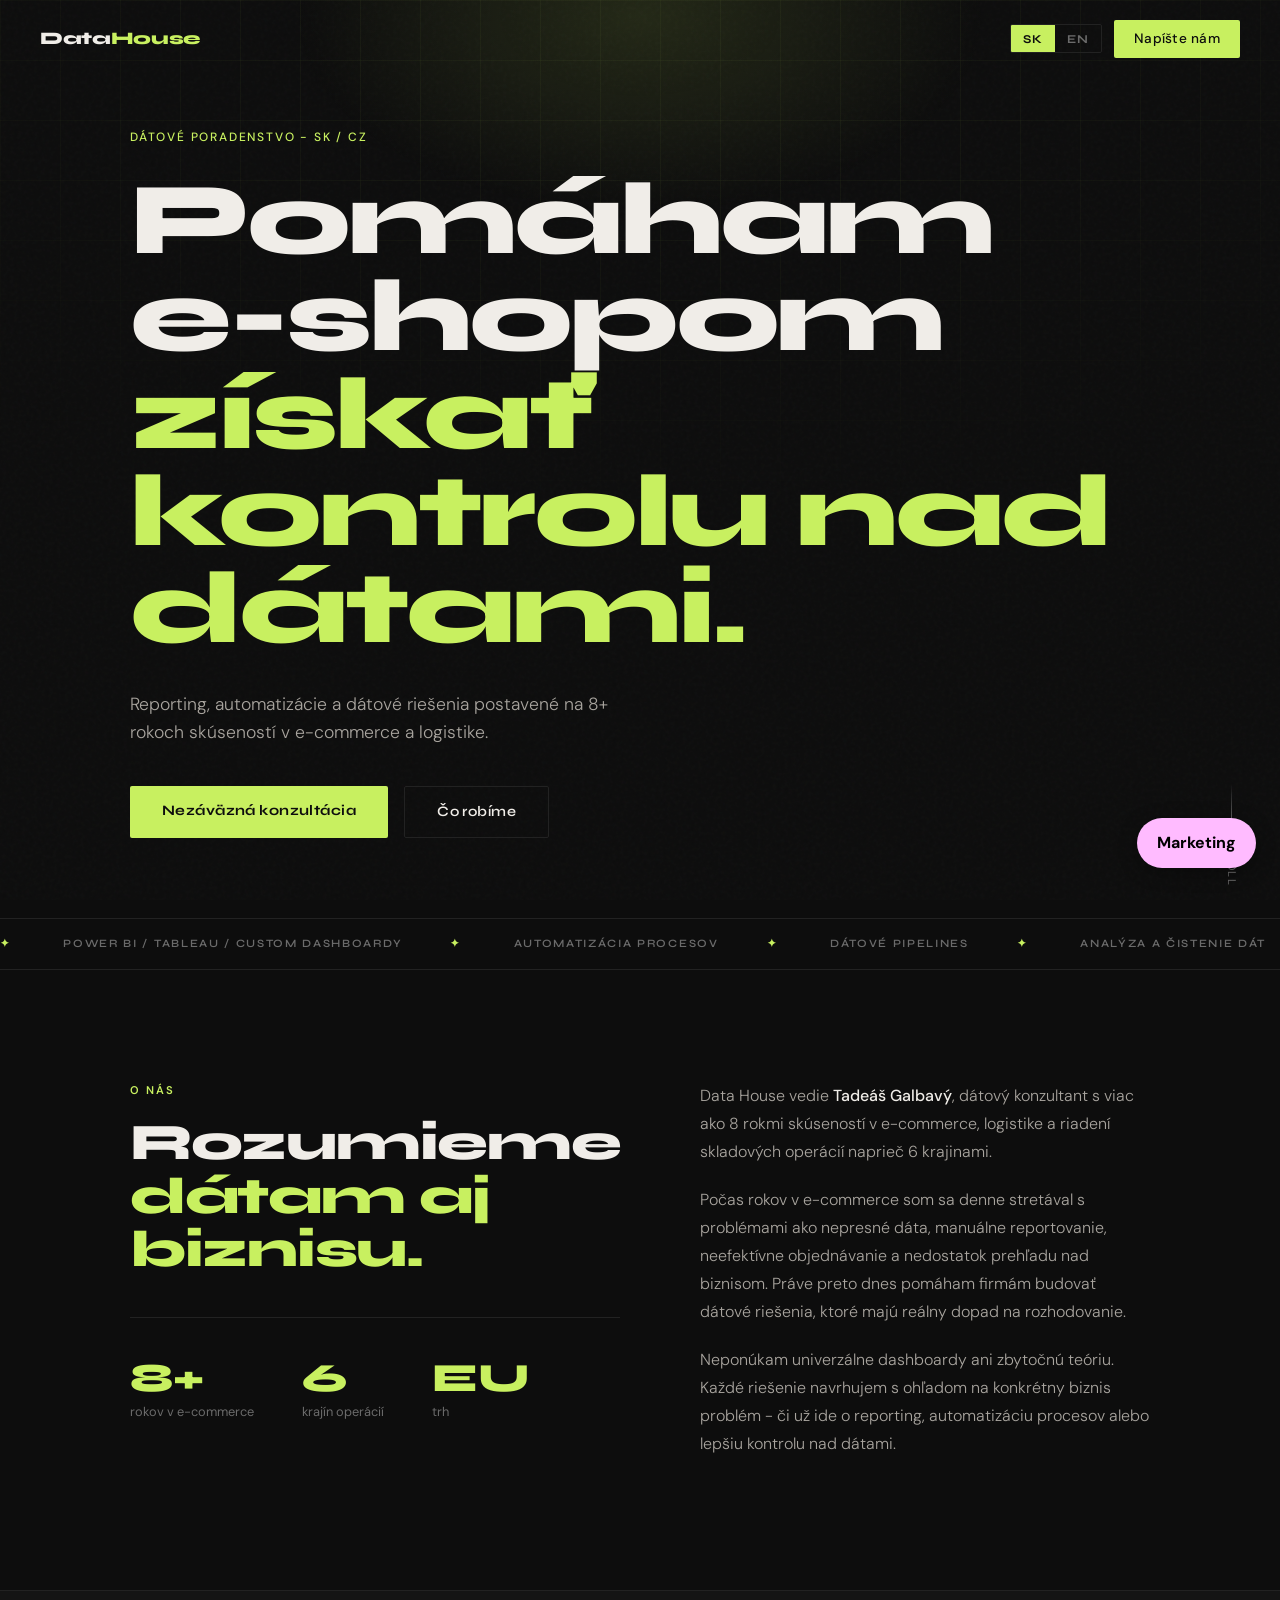
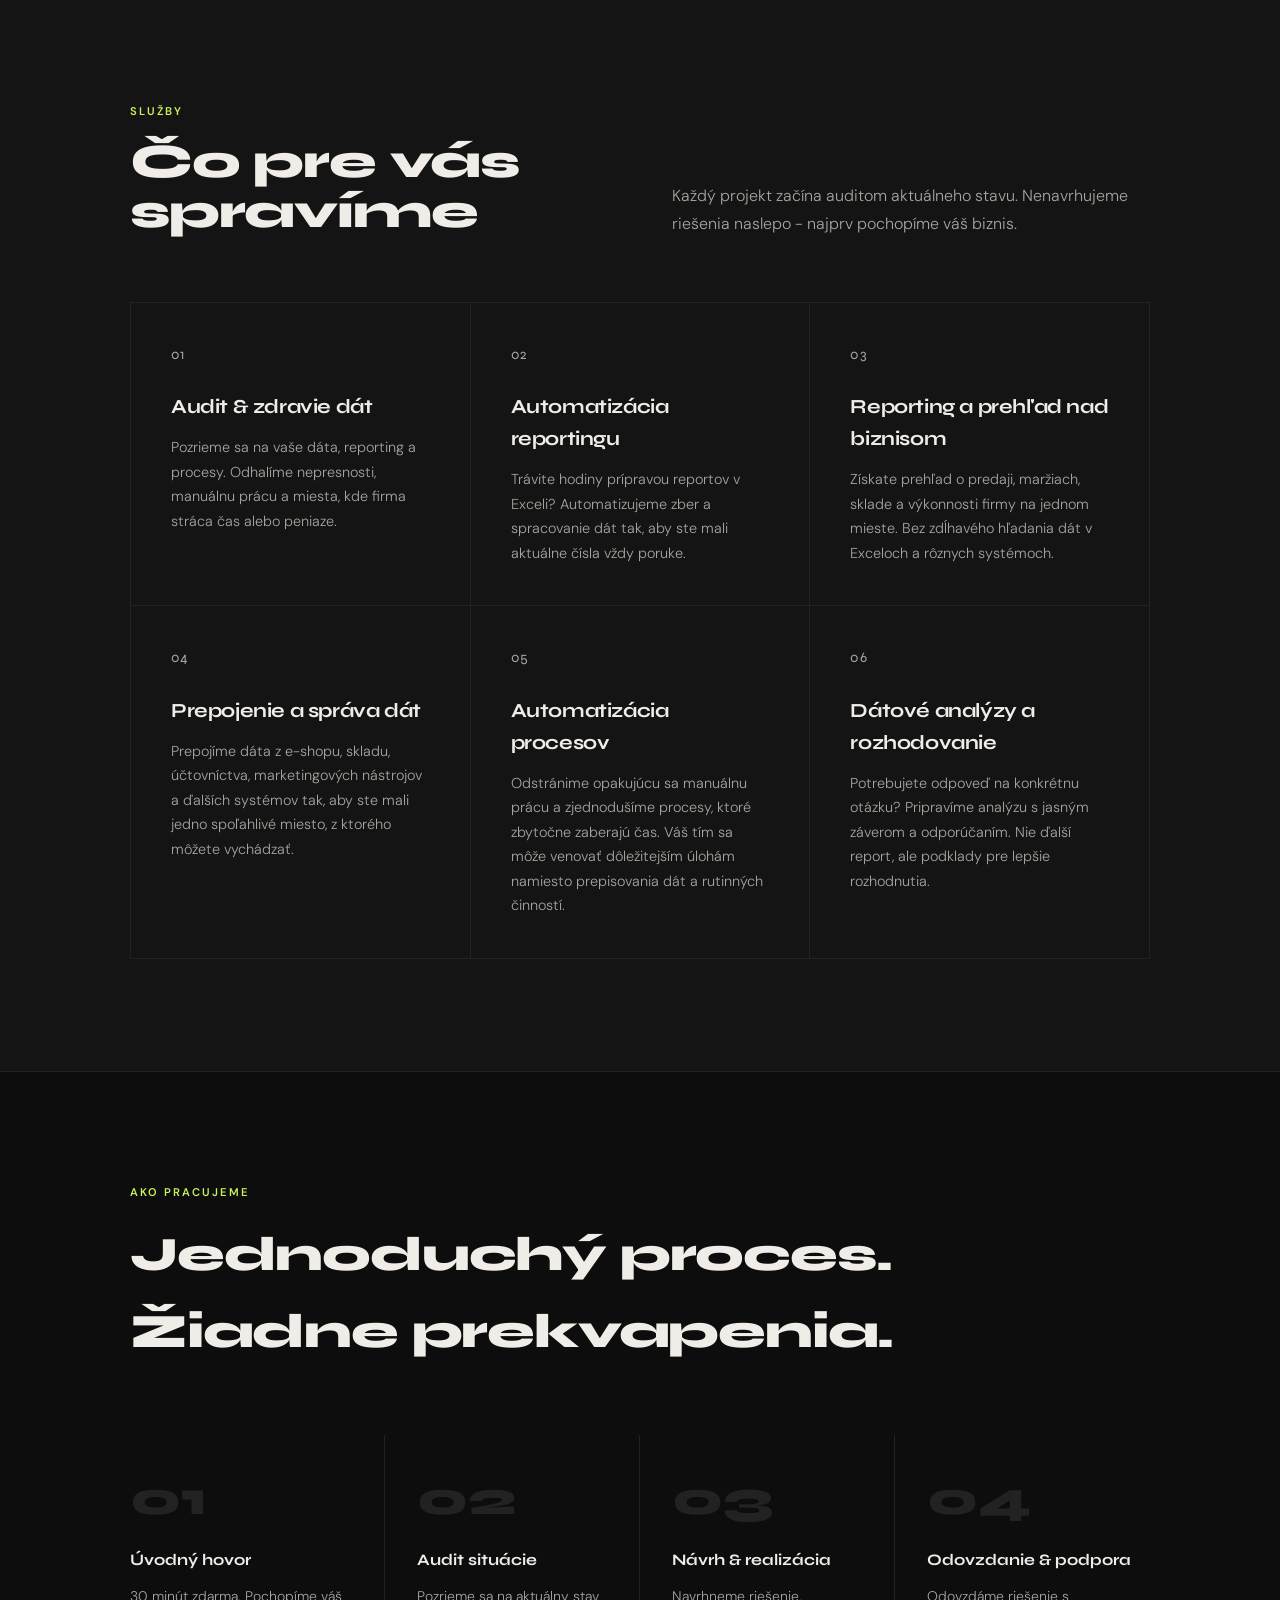
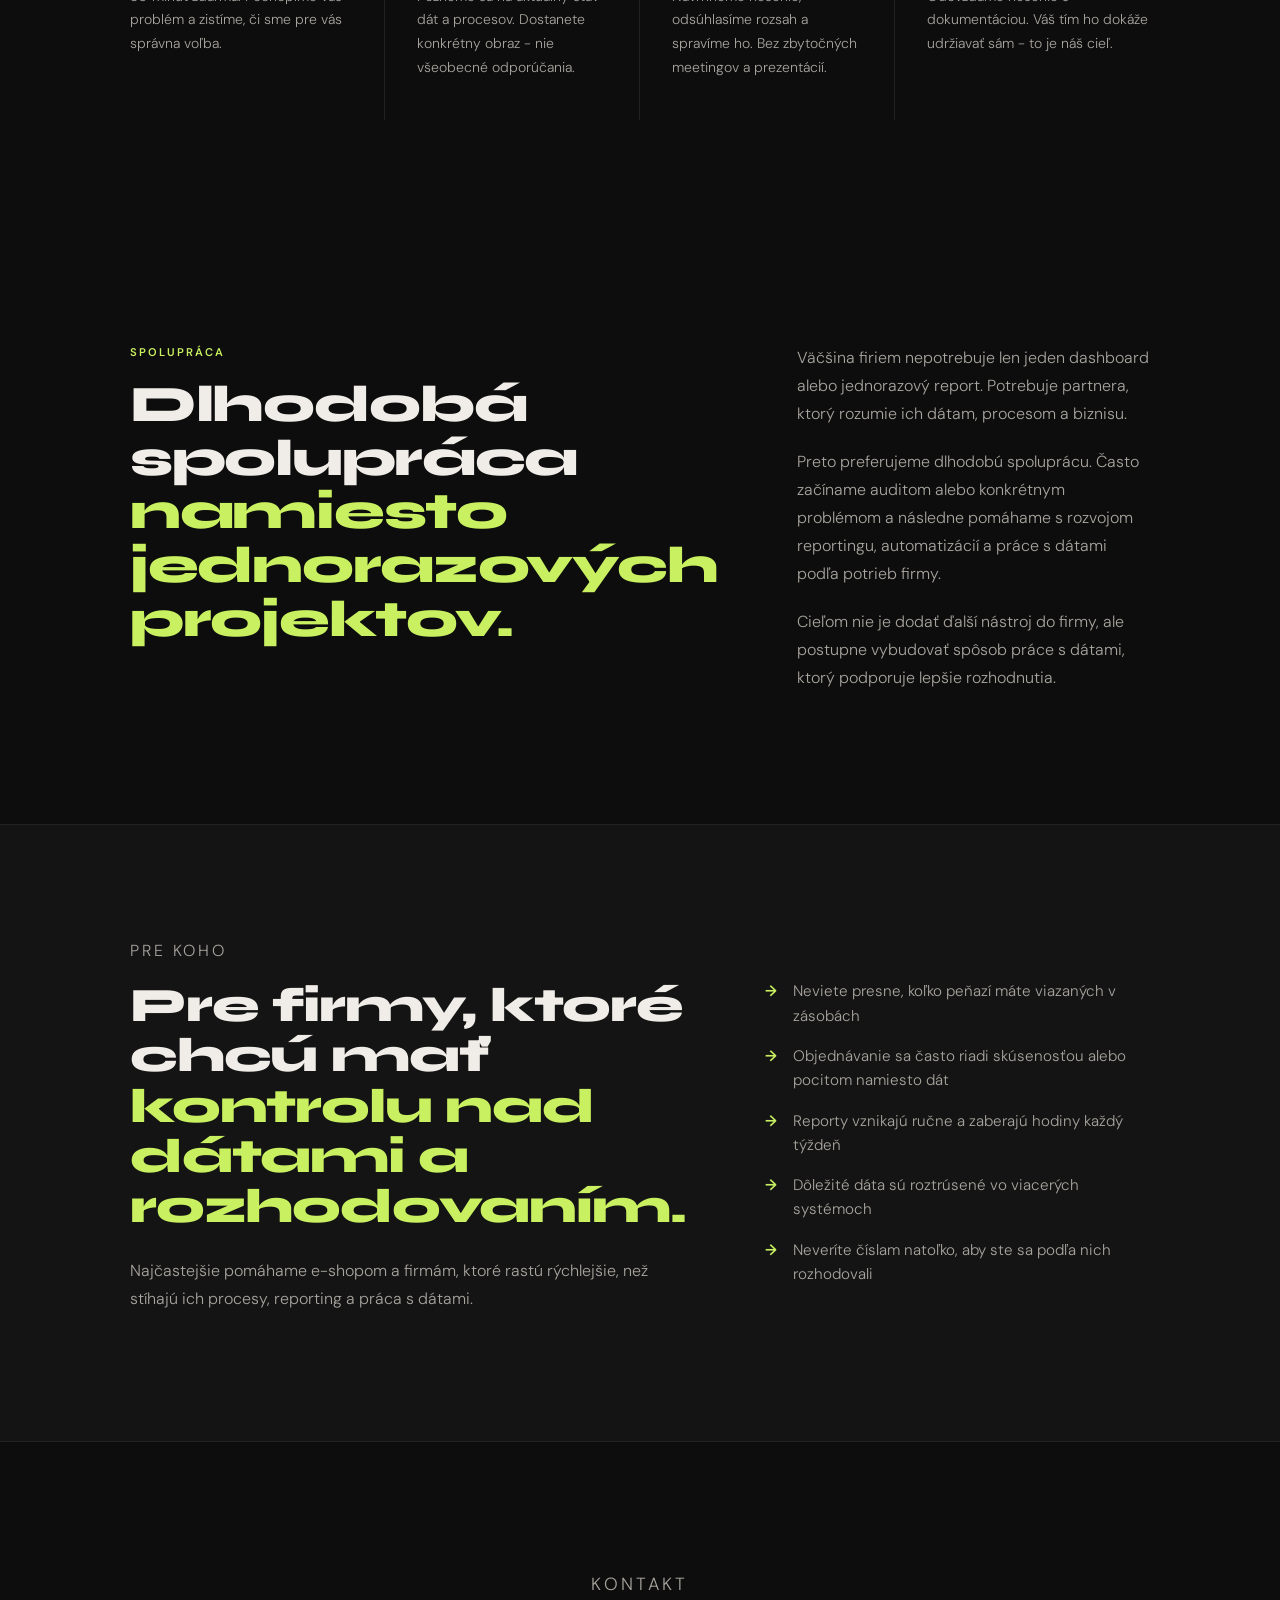
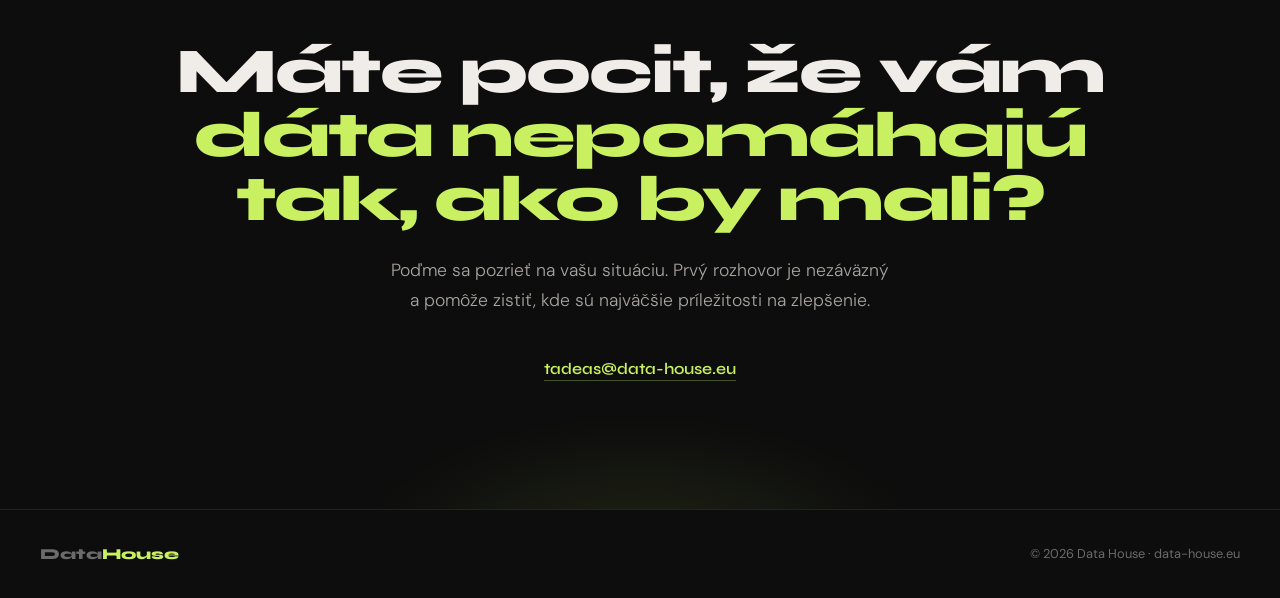
==== index.html @ 1a6296cc "pridanie novej sekcie" ====
<!DOCTYPE html>
<html lang="sk">
<head>
  <!-- Google tag (gtag.js) -->
  <script async src="https://www.googletagmanager.com/gtag/js?id=G-6M3CT442VM"></script>
  <script>
    window.dataLayer = window.dataLayer || [];
    function gtag(){dataLayer.push(arguments);}
    gtag('js', new Date());
    gtag('config', 'G-6M3CT442VM');
  </script>

  <meta charset="UTF-8" />
  <meta name="description" content="Dátové poradenstvo pre e-commerce a logistiku. Power BI / Tableau / Custom dashboardy, automatizácia reportov, čistenie dát. EU trh.">
  <meta name="keywords" content="dátový analytik, Power BI / Tableau / Custom, automatizácia, e-commerce analytika, dátové poradenstvo, dashboard, SQL, Python, Slovensko">
  <meta name="author" content="Tadeáš Galbavý - Data House">
  
  <meta property="og:title" content="Data House - Zbavíme vás práce s dátami">
  <meta property="og:description" content="Dátové poradenstvo pre rastúce e-commerce firmy. Power BI / Tableau / Custom, automatizácia, analýza dát.">
  <meta property="og:url" content="https://www.data-house.eu">
  <meta property="og:type" content="website">
  <meta name="viewport" content="width=device-width, initial-scale=1.0" />
  <meta property="og:image" content="https://www.data-house.eu/datahouse_logo.png">
  
  <link rel="canonical" href="https://www.data-house.eu/" />
  <link rel="icon" type="image/png" href="datahouse_fav.png">
  
  <title>Data House - Zbavíme vás práce s dátami</title>
  <link rel="preconnect" href="https://fonts.googleapis.com">
  <link href="https://fonts.googleapis.com/css2?family=Syne:wght@400;600;700;800&family=DM+Sans:ital,wght@0,300;0,400;0,500;1,300&display=swap" rel="stylesheet">
  <link rel="stylesheet" href="assets/css/styles.css">
  <script type="application/ld+json">
    {
      "@context": "https://schema.org",
      "@type": "ProfessionalService",
      "name": "Data House",
      "image": "https://www.data-house.eu/datahouse_logo.png",
      "@id": "https://www.data-house.eu",
      "url": "https://www.data-house.eu",
      "priceRange": "$$",
      "address": {
        "@type": "PostalAddress",
        "addressCountry": "SK"
      },
      "knowsAbout": [
        "Data Analytics",
        "Power BI",
        "Business Intelligence",
        "E-commerce Analytics",
        "Process Automation"
      ],
      "sameAs": [
        "https://www.linkedin.com/in/tadeasgalbavy"
      ]
    }
  </script>
</head>
<body class="theme-data">

  <nav id="navbar">
    <a href="#" class="nav-logo">Data<span>House</span></a>
    <div class="nav-right">
      <div class="lang-switcher">
        <button class="lang-btn active" onclick="setLang('sk')" id="btn-sk">SK</button>
        <button class="lang-btn" onclick="setLang('en')" id="btn-en">EN</button>
      </div>
      <a href="#kontakt" class="nav-cta" id="nav-cta-link">Napíšte nám</a>
    </div>
  </nav>

  <!-- HERO -->
  <section class="hero">
    <div class="hero-grid-bg"></div>
    <div class="hero-glow"></div>
    <div class="container" style="position:relative;z-index:1;">
      <p class="hero-label" id="hero-label">Dátové poradenstvo - SK / CZ</p>
      <h1 id="hero-h1">Pomáham e-shopom <em>získať kontrolu nad dátami.</em></h1>
      <p class="hero-sub" id="hero-sub">Reporting, automatizácie a dátové riešenia postavené na 8+ rokoch skúseností v e-commerce a logistike.</p>
      <div class="hero-actions">
        <a href="#kontakt" class="btn-primary" id="hero-btn-primary">Nezáväzná konzultácia</a>
        <a href="#sluzby" class="btn-ghost" id="hero-btn-ghost">Čo robíme</a>
      </div>
    </div>
    <div class="hero-scroll">Scroll</div>
  </section>

  <!-- STRIP -->
  <div class="strip">
    <div class="strip-inner">
      <span class="strip-item"><span>✦</span> Power BI / Tableau / Custom dashboardy</span>
      <span class="strip-item"><span>✦</span> Automatizácia procesov</span>
      <span class="strip-item"><span>✦</span> Dátové pipelines</span>
      <span class="strip-item"><span>✦</span> Analýza a čistenie dát</span>
      <span class="strip-item"><span>✦</span> E-commerce analytika</span>
      <span class="strip-item"><span>✦</span> SQL & Python</span>
      <span class="strip-item"><span>✦</span> Power BI / Tableau / Custom dashboardy</span>
      <span class="strip-item"><span>✦</span> Automatizácia procesov</span>
      <span class="strip-item"><span>✦</span> Dátové pipelines</span>
      <span class="strip-item"><span>✦</span> Analýza a čistenie dát</span>
      <span class="strip-item"><span>✦</span> E-commerce analytika</span>
      <span class="strip-item"><span>✦</span> SQL & Python</span>
    </div>
  </div>

  <!-- ABOUT -->
  <section class="about">
    <div class="container">
      <div class="about-grid reveal">
        <div>
          <p class="section-label" id="about-label">O nás</p>
          <h2 id="about-h2">Rozumieme <em>dátam aj biznisu.</em></h2>
          <div class="about-stat">
            <div class="stat-item">
              <div class="stat-num">8+</div>
              <div class="stat-label" id="stat1">rokov v e-commerce</div>
            </div>
            <div class="stat-item">
              <div class="stat-num">6</div>
              <div class="stat-label" id="stat2">krajín operácií</div>
            </div>
            <div class="stat-item">
              <div class="stat-num">EU</div>
              <div class="stat-label" id="stat3">trh</div>
            </div>
          </div>
        </div>
        <div class="about-text">
          <p id="about-p1">Data House vedie <strong>Tadeáš Galbavý</strong>, dátový konzultant s viac ako 8 rokmi skúseností v e-commerce, logistike a riadení skladových operácií naprieč 6 krajinami.</p>
          <p id="about-p2">Počas rokov v e-commerce som sa denne stretával s problémami ako nepresné dáta, manuálne reportovanie, neefektívne objednávanie a nedostatok prehľadu nad biznisom. Práve preto dnes pomáham firmám budovať dátové riešenia, ktoré majú reálny dopad na rozhodovanie.</p>
          <p id="about-p3">Neponúkam univerzálne dashboardy ani zbytočnú teóriu. Každé riešenie navrhujem s ohľadom na konkrétny biznis problém - či už ide o reporting, automatizáciu procesov alebo lepšiu kontrolu nad dátami.</p>
        </div>
      </div>
    </div>
  </section>

  <!-- SERVICES -->
  <section class="services" id="sluzby">
    <div class="container">
      <div class="services-head reveal">
        <div>
          <p class="section-label" id="services-label">Služby</p>
          <h2 id="services-h2">Čo pre vás spravíme</h2>
        </div>
        <p class="services-intro" id="services-intro">Každý projekt začína auditom aktuálneho stavu. Nenavrhujeme riešenia naslepo - najprv pochopíme váš biznis.</p>
      </div>
      <div class="services-grid reveal">
        <div class="service-card">
          <p class="service-num">01</p>
          <h3 id="s1-title">Audit & zdravie dát</h3>
          <p id="s1-desc">Pozrieme sa na vaše dáta, reporting a procesy. Odhalíme nepresnosti, manuálnu prácu a miesta, kde firma stráca čas alebo peniaze.</p>
        </div>
        <div class="service-card">
          <p class="service-num">02</p>
          <h3 id="s2-title">Automatizácia reportingu</h3>
          <p id="s2-desc">Trávite hodiny prípravou reportov v Exceli? Automatizujeme zber a spracovanie dát tak, aby ste mali aktuálne čísla vždy poruke.</p>
        </div>
        <div class="service-card">
          <p class="service-num">03</p>
          <h3 id="s3-title">Reporting a prehľad nad biznisom</h3>
          <p id="s3-desc">Získate prehľad o predaji, maržiach, sklade a výkonnosti firmy na jednom mieste. Bez zdĺhavého hľadania dát v Exceloch a rôznych systémoch.</p>
        </div>
        <div class="service-card">
          <p class="service-num">04</p>
          <h3 id="s4-title">Prepojenie a správa dát</h3>
          <p id="s4-desc">Prepojíme dáta z e-shopu, skladu, účtovníctva, marketingových nástrojov a ďalších systémov tak, aby ste mali jedno spoľahlivé miesto, z ktorého môžete vychádzať.</p>
        </div>
        <div class="service-card">
          <p class="service-num">05</p>
          <h3 id="s5-title">Automatizácia procesov</h3>
          <p id="s5-desc">Odstránime opakujúcu sa manuálnu prácu a zjednodušíme procesy, ktoré zbytočne zaberajú čas. Váš tím sa môže venovať dôležitejším úlohám namiesto prepisovania dát a rutinných činností.</p>
        </div>
        <div class="service-card">
          <p class="service-num">06</p>
          <h3 id="s6-title">Dátové analýzy a rozhodovanie</h3>
          <p id="s6-desc">Potrebujete odpoveď na konkrétnu otázku? Pripravíme analýzu s jasným záverom a odporúčaním. Nie ďalší report, ale podklady pre lepšie rozhodnutia.</p>
        </div>
      </div>
    </div>
  </section>

  <!-- HOW -->
  <section class="how">
    <div class="container">
      <p class="section-label reveal" id="how-label">Ako pracujeme</p>
      <h2 class="reveal" id="how-h2">Jednoduchý proces.<br>Žiadne prekvapenia.</h2>
      <div class="steps reveal">
        <div class="step">
          <div class="step-num">01</div>
          <h3 id="step1-title">Úvodný hovor</h3>
          <p id="step1-desc">30 minút zdarma. Pochopíme váš problém a zistíme, či sme pre vás správna voľba.</p>
        </div>
        <div class="step">
          <div class="step-num">02</div>
          <h3 id="step2-title">Audit situácie</h3>
          <p id="step2-desc">Pozrieme sa na aktuálny stav dát a procesov. Dostanete konkrétny obraz - nie všeobecné odporúčania.</p>
        </div>
        <div class="step">
          <div class="step-num">03</div>
          <h3 id="step3-title">Návrh & realizácia</h3>
          <p id="step3-desc">Navrhneme riešenie, odsúhlasíme rozsah a spravíme ho. Bez zbytočných meetingov a prezentácií.</p>
        </div>
        <div class="step">
          <div class="step-num">04</div>
          <h3 id="step4-title">Odovzdanie & podpora</h3>
          <p id="step4-desc">Odovzdáme riešenie s dokumentáciou. Váš tím ho dokáže udržiavať sám - to je náš cieľ.</p>
        </div>
      </div>
    </div>
  </section>

  <!-- OUTCOME -->
  <section class="about">
    <div class="container">
      <div class="about-grid reveal">
        <div>
          <p class="section-label" id="outcome-label">Spolupráca</p>
          <h2 id="outcome-h2">Dlhodobá spolupráca <em>namiesto jednorazových projektov.</em></h2>
        </div>
        <div class="about-text">
          <p id="outcome-p1">Väčšina firiem nepotrebuje len jeden dashboard alebo jednorazový report. Potrebuje partnera, ktorý rozumie ich dátam, procesom a biznisu.</p>
          <p id="outcome-p2">Preto preferujeme dlhodobú spoluprácu. Často začíname auditom alebo konkrétnym problémom a následne pomáhame s rozvojom reportingu, automatizácií a práce s dátami podľa potrieb firmy.</p>
          <p id="outcome-p3">Cieľom nie je dodať ďalší nástroj do firmy, ale postupne vybudovať spôsob práce s dátami, ktorý podporuje lepšie rozhodnutia.</p>
        </div>
      </div>
    </div>
  </section>

  <!-- WHO -->
  <section class="who">
    <div class="container">
      <div class="who-grid reveal">
        <div>
          <p class="section-label" id="who-label">Pre koho</p>
          <h2 id="who-h2">Pre firmy, ktoré chcú mať <em>kontrolu nad dátami a rozhodovaním.</em></h2>
          <p id="who-p">Najčastejšie pomáhame e-shopom a firmám, ktoré rastú rýchlejšie, než stíhajú ich procesy, reporting a práca s dátami.</p>
        </div>
        <ul class="who-list" id="who-list">
          <li>Neviete presne, koľko peňazí máte viazaných v zásobách</li>
          <li>Objednávanie sa často riadi skúsenosťou alebo pocitom namiesto dát</li>
          <li>Reporty vznikajú ručne a zaberajú hodiny každý týždeň</li>
          <li>Dôležité dáta sú roztrúsené vo viacerých systémoch</li>
          <li>Neveríte číslam natoľko, aby ste sa podľa nich rozhodovali</li>
        </ul>
      </div>
    </div>
  </section>

  <!-- CTA -->
  <section class="cta-section" id="kontakt">
    <div class="cta-glow"></div>
    <div class="container" style="position:relative;z-index:1;">
      <p class="section-label reveal" id="cta-label">Kontakt</p>
      <h2 class="reveal" id="cta-h2">Máte pocit, že vám <em>dáta nepomáhajú tak, ako by mali?</em></h2>
      <p class="reveal" id="cta-p">Poďme sa pozrieť na vašu situáciu. Prvý rozhovor je nezáväzný a pomôže zistiť, kde sú najväčšie príležitosti na zlepšenie.</p>
      <a href="mailto:tadeas@data-house.eu" class="cta-email reveal">tadeas@data-house.eu</a>
    </div>
  </section>

  <!-- FOOTER -->
  <footer>
    <div class="footer-logo">Data<span>House</span></div>
    <p id="footer-copy">© 2026 Data House · data-house.eu</p>
  </footer>

  <script src="assets/js/main.js"></script>
  <a href="/marketing/" class="fab-switch">Marketing</a>
</body>
</html>
---- assets/css/styles.css ----
*, *::before, *::after { box-sizing: border-box; margin: 0; padding: 0; }

    :root {
      --bg: #0d0d0d;
      --surface: #141414;
      --border: #222;
      --text: #f0ede8;
      --muted: #6b6b6b;
      --ff-head: 'Syne', sans-serif;
      --ff-body: 'DM Sans', sans-serif;
    }

    body.theme-data {
      --accent: #c8f060;
      --secondary-accent: #FFBBFF;
    }

    body.theme-marketing {
      --accent: #FFBBFF;
      --secondary-accent: #c8f060;
    }

    html { scroll-behavior: smooth; }

    body {
      background: var(--bg);
      color: var(--text);
      font-family: var(--ff-body);
      font-size: 16px;
      line-height: 1.6;
      overflow-x: hidden;
    }

    body::before {
      content: '';
      position: fixed;
      inset: 0;
      background-image: url("data:image/svg+xml,%3Csvg viewBox='0 0 256 256' xmlns='http://www.w3.org/2000/svg'%3E%3Cfilter id='noise'%3E%3CfeTurbulence type='fractalNoise' baseFrequency='0.9' numOctaves='4' stitchTiles='stitch'/%3E%3C/filter%3E%3Crect width='100%25' height='100%25' filter='url(%23noise)' opacity='0.04'/%3E%3C/svg%3E");
      pointer-events: none;
      z-index: 0;
      opacity: 0.6;
    }

    /* NAV */
    nav {
      position: fixed;
      top: 0; left: 0; right: 0;
      z-index: 100;
      display: flex;
      justify-content: space-between;
      align-items: center;
      padding: 1.25rem 2.5rem;
      border-bottom: 1px solid transparent;
      transition: border-color 0.3s, background 0.3s;
    }
    nav.scrolled {
      background: rgba(13,13,13,0.92);
      backdrop-filter: blur(12px);
      border-color: var(--border);
    }
    .nav-logo {
      font-family: var(--ff-head);
      font-weight: 800;
      font-size: 1.1rem;
      letter-spacing: -0.02em;
      color: var(--text);
      text-decoration: none;
    }
    .nav-logo span { color: var(--accent); }

    .nav-right {
      display: flex;
      align-items: center;
      gap: 0.75rem;
    }

    /* LANGUAGE SWITCHER */
    .lang-switcher {
      display: flex;
      align-items: center;
      gap: 0;
      border: 1px solid var(--border);
      border-radius: 2px;
      overflow: hidden;
    }
    .lang-btn {
      font-family: var(--ff-head);
      font-size: 0.75rem;
      font-weight: 700;
      letter-spacing: 0.08em;
      color: var(--muted);
      background: transparent;
      border: none;
      padding: 0.4rem 0.75rem;
      cursor: pointer;
      transition: color 0.2s, background 0.2s;
    }
    .lang-btn.active {
      color: var(--bg);
      background: var(--accent);
    }
    .lang-btn:not(.active):hover {
      color: var(--text);
    }

    .nav-cta {
      font-family: var(--ff-body);
      font-size: 0.85rem;
      font-weight: 500;
      color: var(--bg);
      background: var(--accent);
      padding: 0.5rem 1.25rem;
      border-radius: 2px;
      text-decoration: none;
      letter-spacing: 0.02em;
      transition: opacity 0.2s;
    }
    .nav-cta:hover { opacity: 0.85; }

    .nav-cta-mkt,
    .nav-cta-dta {
      font-family: var(--ff-body);
      font-size: 0.85rem;
      font-weight: 500;
      color: var(--bg);
      background: var(--secondary-accent);
      padding: 0.5rem 1.25rem;
      border-radius: 2px;
      text-decoration: none;
      letter-spacing: 0.02em;
      transition: opacity 0.2s;
    }
    .nav-cta-mkt:hover,
    .nav-cta-dta:hover { opacity: 0.85; }

    /* HERO */
    .hero {
      min-height: 100vh;
      display: flex;
      flex-direction: column;
      justify-content: flex-end;
      padding: 8rem 2.5rem 5rem;
      position: relative;
      overflow: hidden;
    }
    .hero-grid-bg {
      position: absolute;
      inset: 0;
      background-image:
        linear-gradient(rgba(200,240,96,0.04) 1px, transparent 1px),
        linear-gradient(90deg, rgba(200,240,96,0.04) 1px, transparent 1px);
      background-size: 60px 60px;
      mask-image: radial-gradient(ellipse 80% 60% at 50% 0%, black 40%, transparent 100%);
    }
    .hero-glow {
      position: absolute;
      top: -20%;
      left: 50%;
      transform: translateX(-50%);
      width: 700px;
      height: 400px;
      background: radial-gradient(ellipse, rgba(200,240,96,0.12) 0%, transparent 70%);
      pointer-events: none;
    }
    .hero-label {
      font-family: var(--ff-body);
      font-size: 0.75rem;
      font-weight: 500;
      letter-spacing: 0.15em;
      text-transform: uppercase;
      color: var(--accent);
      margin-bottom: 1.5rem;
      opacity: 0;
      animation: fadeUp 0.6s 0.2s forwards;
    }
    .hero h1 {
      font-family: var(--ff-head);
      font-weight: 800;
      font-size: clamp(3rem, 8vw, 7rem);
      line-height: 0.95;
      letter-spacing: -0.03em;
      max-width: 14ch;
      opacity: 0;
      animation: fadeUp 0.7s 0.35s forwards;
    }
    .hero h1 em {
      font-style: normal;
      color: var(--accent);
      display: block;
    }
    .hero-sub {
      margin-top: 2rem;
      font-size: 1.1rem;
      font-weight: 300;
      color: #a8a49e;
      max-width: 44ch;
      opacity: 0;
      animation: fadeUp 0.7s 0.5s forwards;
    }
    .hero-actions {
      margin-top: 2.5rem;
      display: flex;
      gap: 1rem;
      flex-wrap: wrap;
      opacity: 0;
      animation: fadeUp 0.7s 0.65s forwards;
    }
    .btn-primary {
      font-family: var(--ff-head);
      font-weight: 700;
      font-size: 0.9rem;
      letter-spacing: 0.03em;
      color: var(--bg);
      background: var(--accent);
      padding: 0.85rem 2rem;
      border-radius: 2px;
      text-decoration: none;
      transition: opacity 0.2s, transform 0.2s;
      display: inline-block;
    }
    .btn-primary:hover { opacity: 0.88; transform: translateY(-1px); }
    .btn-ghost {
      font-family: var(--ff-head);
      font-weight: 600;
      font-size: 0.9rem;
      letter-spacing: 0.03em;
      color: var(--text);
      background: transparent;
      border: 1px solid var(--border);
      padding: 0.85rem 2rem;
      border-radius: 2px;
      text-decoration: none;
      transition: border-color 0.2s, transform 0.2s;
      display: inline-block;
    }
    .btn-ghost:hover { border-color: var(--muted); transform: translateY(-1px); }
    .hero-scroll {
      position: absolute;
      bottom: 2rem;
      right: 2.5rem;
      font-size: 0.7rem;
      letter-spacing: 0.12em;
      text-transform: uppercase;
      color: var(--muted);
      writing-mode: vertical-rl;
      display: flex;
      align-items: center;
      gap: 0.75rem;
      opacity: 0;
      animation: fadeIn 1s 1.2s forwards;
    }
    .hero-scroll::before {
      content: '';
      width: 1px;
      height: 40px;
      background: linear-gradient(to bottom, transparent, var(--muted));
    }

    /* STRIP */
    .strip {
      border-top: 1px solid var(--border);
      border-bottom: 1px solid var(--border);
      padding: 1rem 0;
      overflow: hidden;
    }
    .strip-inner {
      display: flex;
      gap: 3rem;
      white-space: nowrap;
      animation: marquee 20s linear infinite;
    }
    .strip-item {
      font-family: var(--ff-head);
      font-size: 0.7rem;
      font-weight: 600;
      letter-spacing: 0.15em;
      text-transform: uppercase;
      color: var(--muted);
      flex-shrink: 0;
    }
    .strip-item span { color: var(--accent); margin-right: 3rem; }

    /* SECTIONS */
    section { position: relative; z-index: 1; }
    .container { max-width: 1100px; margin: 0 auto; padding: 0 2.5rem; }
    .section-label {
      font-size: 0.7rem;
      font-weight: 600;
      letter-spacing: 0.18em;
      text-transform: uppercase;
      color: var(--accent);
      margin-bottom: 1rem;
    }

    /* ABOUT */
    .about { padding: 7rem 0; }
    .about-grid { display: grid; grid-template-columns: 1fr 1fr; gap: 5rem; align-items: start; }
    .about h2 {
      font-family: var(--ff-head);
      font-size: clamp(2rem, 4vw, 3.2rem);
      font-weight: 800;
      line-height: 1.05;
      letter-spacing: -0.025em;
    }
    .about h2 em { font-style: normal; color: var(--accent); }
    .about-text p {
      font-size: 1rem;
      font-weight: 300;
      color: #a8a49e;
      margin-bottom: 1.25rem;
      line-height: 1.75;
    }
    .about-text p strong { color: var(--text); font-weight: 500; }
    .about-stat {
      display: flex;
      gap: 3rem;
      margin-top: 2.5rem;
      padding-top: 2.5rem;
      border-top: 1px solid var(--border);
    }
    .stat-num {
      font-family: var(--ff-head);
      font-size: 2.5rem;
      font-weight: 800;
      color: var(--accent);
      line-height: 1;
    }
    .stat-label { font-size: 0.8rem; color: var(--muted); margin-top: 0.25rem; }

    /* SERVICES */
    .services {
      padding: 7rem 0;
      background: var(--surface);
      border-top: 1px solid var(--border);
      border-bottom: 1px solid var(--border);
    }
    .services-head {
      display: grid;
      grid-template-columns: 1fr 1fr;
      gap: 4rem;
      margin-bottom: 4rem;
      align-items: end;
    }
    .services h2 {
      font-family: var(--ff-head);
      font-size: clamp(2rem, 4vw, 3rem);
      font-weight: 800;
      line-height: 1.05;
      letter-spacing: -0.025em;
    }
    .services-intro { font-size: 1rem; font-weight: 300; color: #a8a49e; line-height: 1.75; }
    .services-grid {
      display: grid;
      grid-template-columns: repeat(3, 1fr);
      gap: 1px;
      background: var(--border);
      border: 1px solid var(--border);
    }
    .service-card {
      background: var(--surface);
      padding: 2.5rem;
      position: relative;
      overflow: hidden;
      transition: background 0.3s;
    }
    .service-card:hover { background: #1a1a1a; }
    .service-card::before {
      content: '';
      position: absolute;
      top: 0; left: 0; right: 0;
      height: 2px;
      background: var(--accent);
      transform: scaleX(0);
      transform-origin: left;
      transition: transform 0.3s;
    }
    .service-card:hover::before { transform: scaleX(1); }
    .service-num {
      font-family: var(--ff-head);
      font-size: 0.7rem;
      font-weight: 700;
      letter-spacing: 0.1em;
      color: var(--accent);
      margin-bottom: 1.5rem;
    }
    .service-card h3 {
      font-family: var(--ff-head);
      font-size: 1.25rem;
      font-weight: 700;
      letter-spacing: -0.02em;
      margin-bottom: 0.75rem;
    }
    .service-card p { font-size: 0.9rem; font-weight: 300; color: #a8a49e; line-height: 1.7; }

    /* HOW */
    .how { padding: 7rem 0; }
    .how h2 {
      font-family: var(--ff-head);
      font-size: clamp(2rem, 4vw, 3rem);
      font-weight: 800;
      letter-spacing: -0.025em;
      margin-bottom: 4rem;
    }
    .steps { display: grid; grid-template-columns: repeat(4, 1fr); }
    .step { padding: 2.5rem 2rem 2.5rem 0; border-right: 1px solid var(--border); }
    .step:last-child { border-right: none; padding-right: 0; padding-left: 2rem; }
    .step:not(:first-child) { padding-left: 2rem; }
    .step-num {
      font-family: var(--ff-head);
      font-size: 3rem;
      font-weight: 800;
      color: var(--border);
      line-height: 1;
      margin-bottom: 1.5rem;
    }
    .step h3 { font-family: var(--ff-head); font-size: 1rem; font-weight: 700; margin-bottom: 0.75rem; }
    .step p { font-size: 0.875rem; font-weight: 300; color: #a8a49e; line-height: 1.7; }

    /* WHO */
    .who {
      padding: 7rem 0;
      background: var(--surface);
      border-top: 1px solid var(--border);
      border-bottom: 1px solid var(--border);
    }
    .who-grid { display: grid; grid-template-columns: 1fr 1fr; gap: 5rem; align-items: center; }
    .who h2 {
      font-family: var(--ff-head);
      font-size: clamp(2rem, 4vw, 3rem);
      font-weight: 800;
      letter-spacing: -0.025em;
      line-height: 1.05;
      margin-bottom: 1.5rem;
    }
    .who h2 em { font-style: normal; color: var(--accent); }
    .who p { font-size: 1rem; font-weight: 300; color: #a8a49e; line-height: 1.75; margin-bottom: 1rem; }
    .who-list { list-style: none; display: flex; flex-direction: column; gap: 1rem; }
    .who-list li {
      display: flex;
      align-items: flex-start;
      gap: 1rem;
      font-size: 0.95rem;
      font-weight: 300;
      color: #a8a49e;
      line-height: 1.6;
    }
    .who-list li::before { content: '→'; color: var(--accent); flex-shrink: 0; font-weight: 600; }

    /* CTA */
    .cta-section { padding: 8rem 0; text-align: center; position: relative; overflow: hidden; }
    .cta-glow {
      position: absolute;
      bottom: -30%;
      left: 50%;
      transform: translateX(-50%);
      width: 600px;
      height: 300px;
      background: radial-gradient(ellipse, rgba(200,240,96,0.1) 0%, transparent 70%);
      pointer-events: none;
    }
    .cta-section h2 {
      font-family: var(--ff-head);
      font-size: clamp(2.5rem, 5vw, 4.5rem);
      font-weight: 800;
      letter-spacing: -0.03em;
      line-height: 1;
      margin-bottom: 1.5rem;
    }
    .cta-section h2 em { font-style: normal; color: var(--accent); }
    .cta-section p {
      font-size: 1.1rem;
      font-weight: 300;
      color: #a8a49e;
      max-width: 42ch;
      margin: 0 auto 2.5rem;
      line-height: 1.7;
    }
    .cta-email {
      font-family: var(--ff-head);
      font-size: 1rem;
      font-weight: 600;
      color: var(--accent);
      text-decoration: none;
      border-bottom: 1px solid rgba(200,240,96,0.3);
      padding-bottom: 2px;
      transition: border-color 0.2s;
    }
    .cta-email:hover { border-color: var(--accent); }

    /* FOOTER */
    footer {
      border-top: 1px solid var(--border);
      padding: 2rem 2.5rem;
      display: flex;
      justify-content: space-between;
      align-items: center;
    }
    .footer-logo { font-family: var(--ff-head); font-weight: 800; font-size: 0.95rem; color: var(--muted); }
    .footer-logo span { color: var(--accent); }
    footer p { font-size: 0.8rem; color: var(--muted); }

    /* ANIMATIONS */
    @keyframes fadeUp {
      from { opacity: 0; transform: translateY(24px); }
      to   { opacity: 1; transform: translateY(0); }
    }
    @keyframes fadeIn {
      from { opacity: 0; }
      to   { opacity: 1; }
    }
    @keyframes marquee {
      from { transform: translateX(0); }
      to   { transform: translateX(-50%); }
    }
    .reveal {
      opacity: 0;
      transform: translateY(20px);
      transition: opacity 0.6s ease, transform 0.6s ease;
    }
    .reveal.visible { opacity: 1; transform: translateY(0); }

    /* FLOATING BUTTON */
    .fab-switch {
      position: fixed;
      bottom: 2rem;
      right: 1.5rem;
      z-index: 200;
      background: var(--secondary-accent);
      color: #000;
      padding: 0.75rem 1.25rem;
      border-radius: 2rem;
      font-weight: 700;
      text-decoration: none;
      box-shadow: 0 4px 20px rgba(0,0,0,0.3);
    }

    /* RESPONSIVE */
    @media (max-width: 768px) {
      html, body { overflow-x: hidden; max-width: 100%; }

      nav { padding: 1rem 1.25rem; }
      .nav-cta { display: none; }

      .hero { padding: 7rem 0.5rem 4rem; }
      .hero h1 { font-size: clamp(2.0rem, 9vw, 3.0rem); max-width: 100%; }
      .hero-sub { font-size: 1rem; max-width: 100%; }
      .hero-scroll { display: none; }

      .container { padding: 0 1.25rem; width: 100%; }

      .about-grid, .services-head, .who-grid { grid-template-columns: 1fr; gap: 2rem; }

      .about h2 { font-size: clamp(1.8rem, 8vw, 2.5rem); }

      .about-stat {
        display: grid;
        grid-template-columns: repeat(3, 1fr);
        gap: 1rem;
      }
      .stat-num { font-size: 1.8rem; }

      .services-grid { grid-template-columns: 1fr; }

      .services h2, .how h2, .who h2, .cta-section h2 {
        font-size: clamp(1.8rem, 8vw, 2.5rem);
      }

      .cta-section h2 { font-size: clamp(2rem, 10vw, 3rem); }

      .steps { grid-template-columns: 1fr; gap: 0; }
      .step, .step:last-child, .step:not(:first-child) {
        border-right: none;
        padding: 1.5rem 0;
        border-bottom: 1px solid var(--border);
      }

      .about, .services, .how, .who, .cta-section { padding: 4rem 0; }

      footer { flex-direction: column; gap: 0.75rem; text-align: center; }

      .cta-email { font-size: 0.9rem; word-break: break-all; }
    }
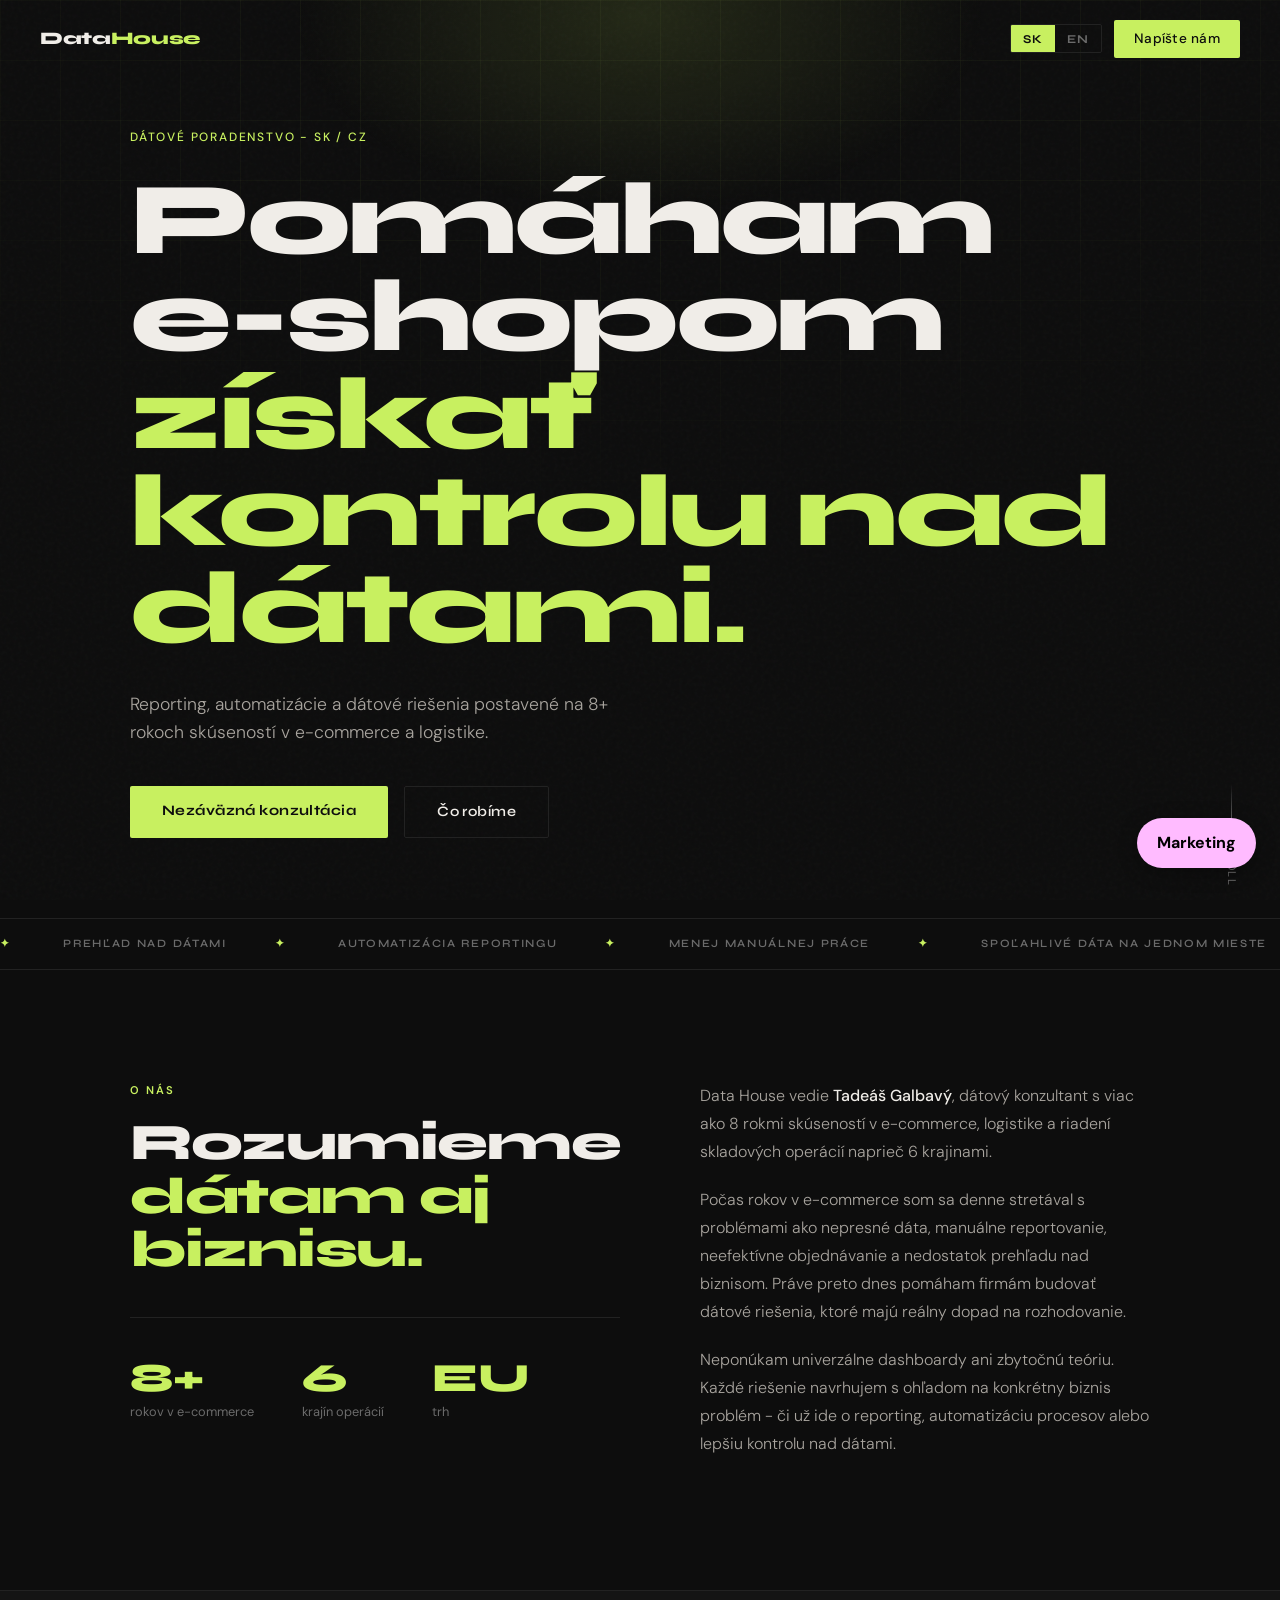
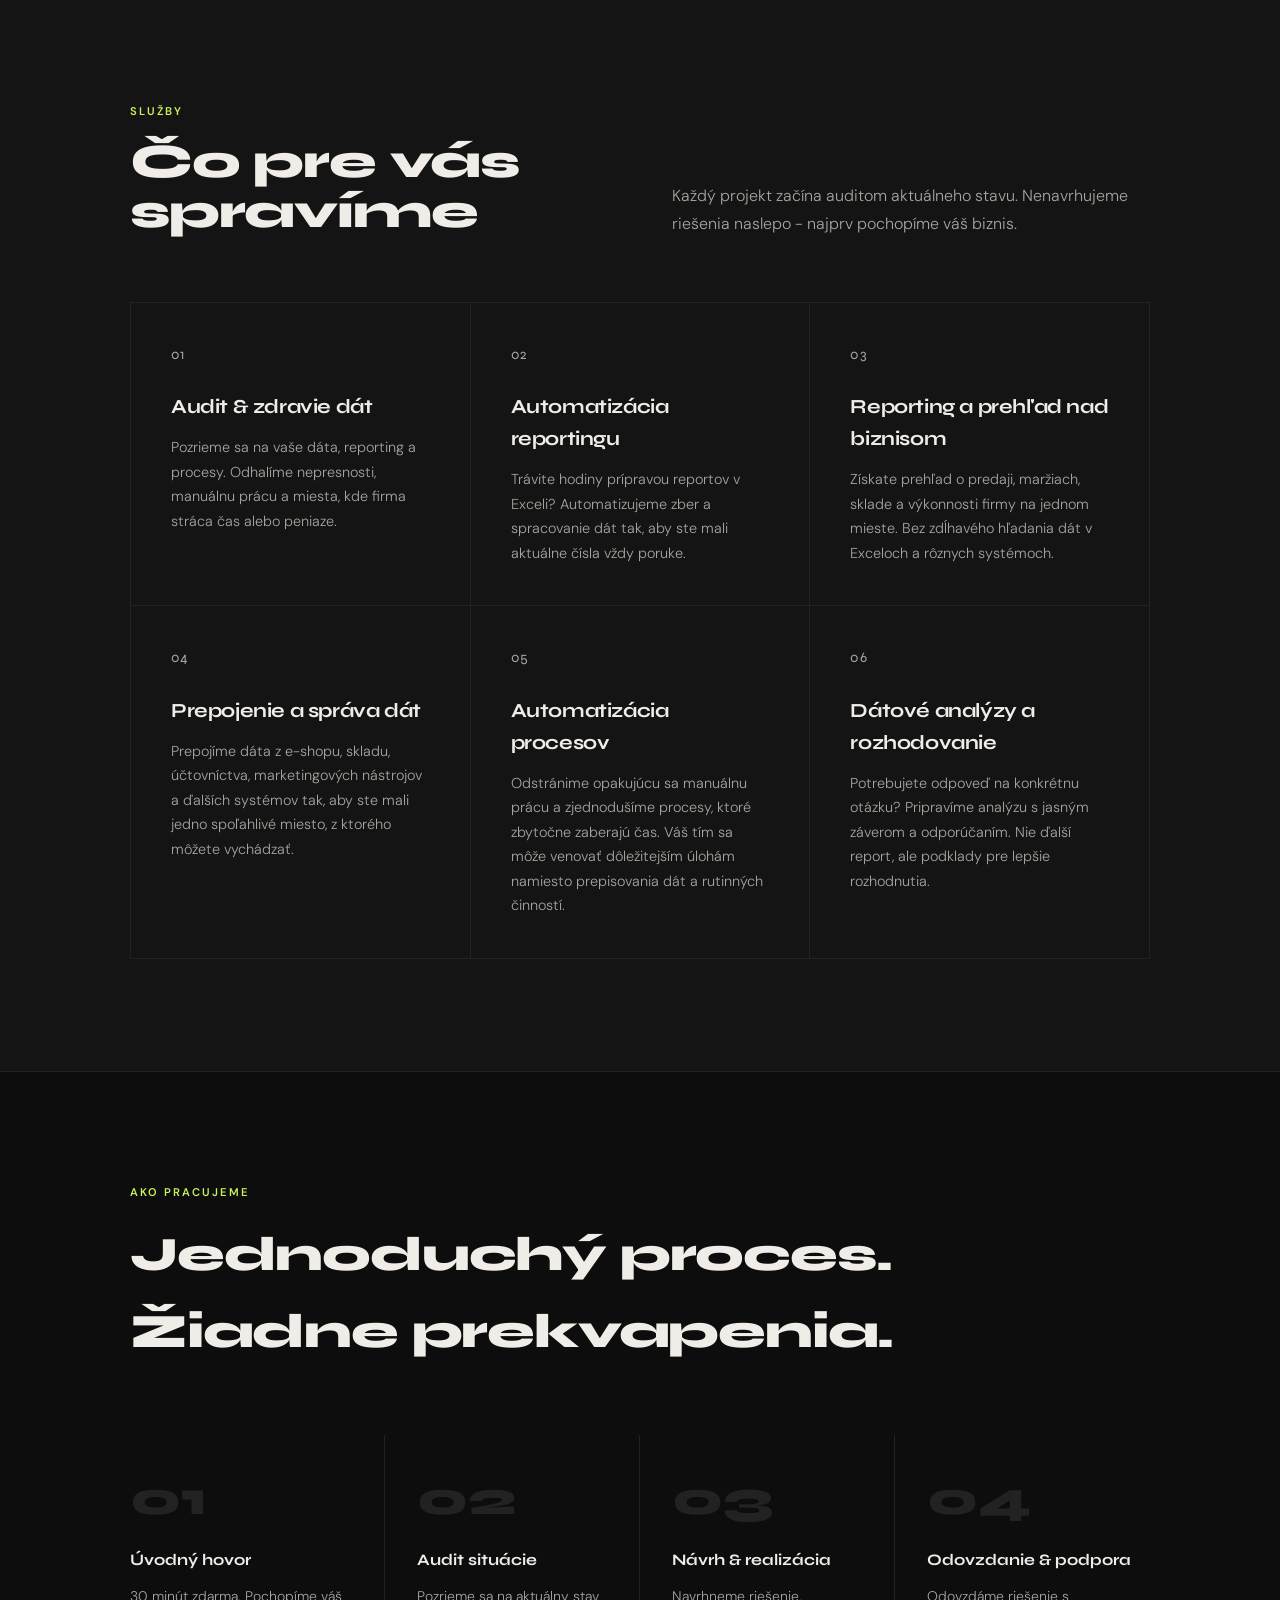
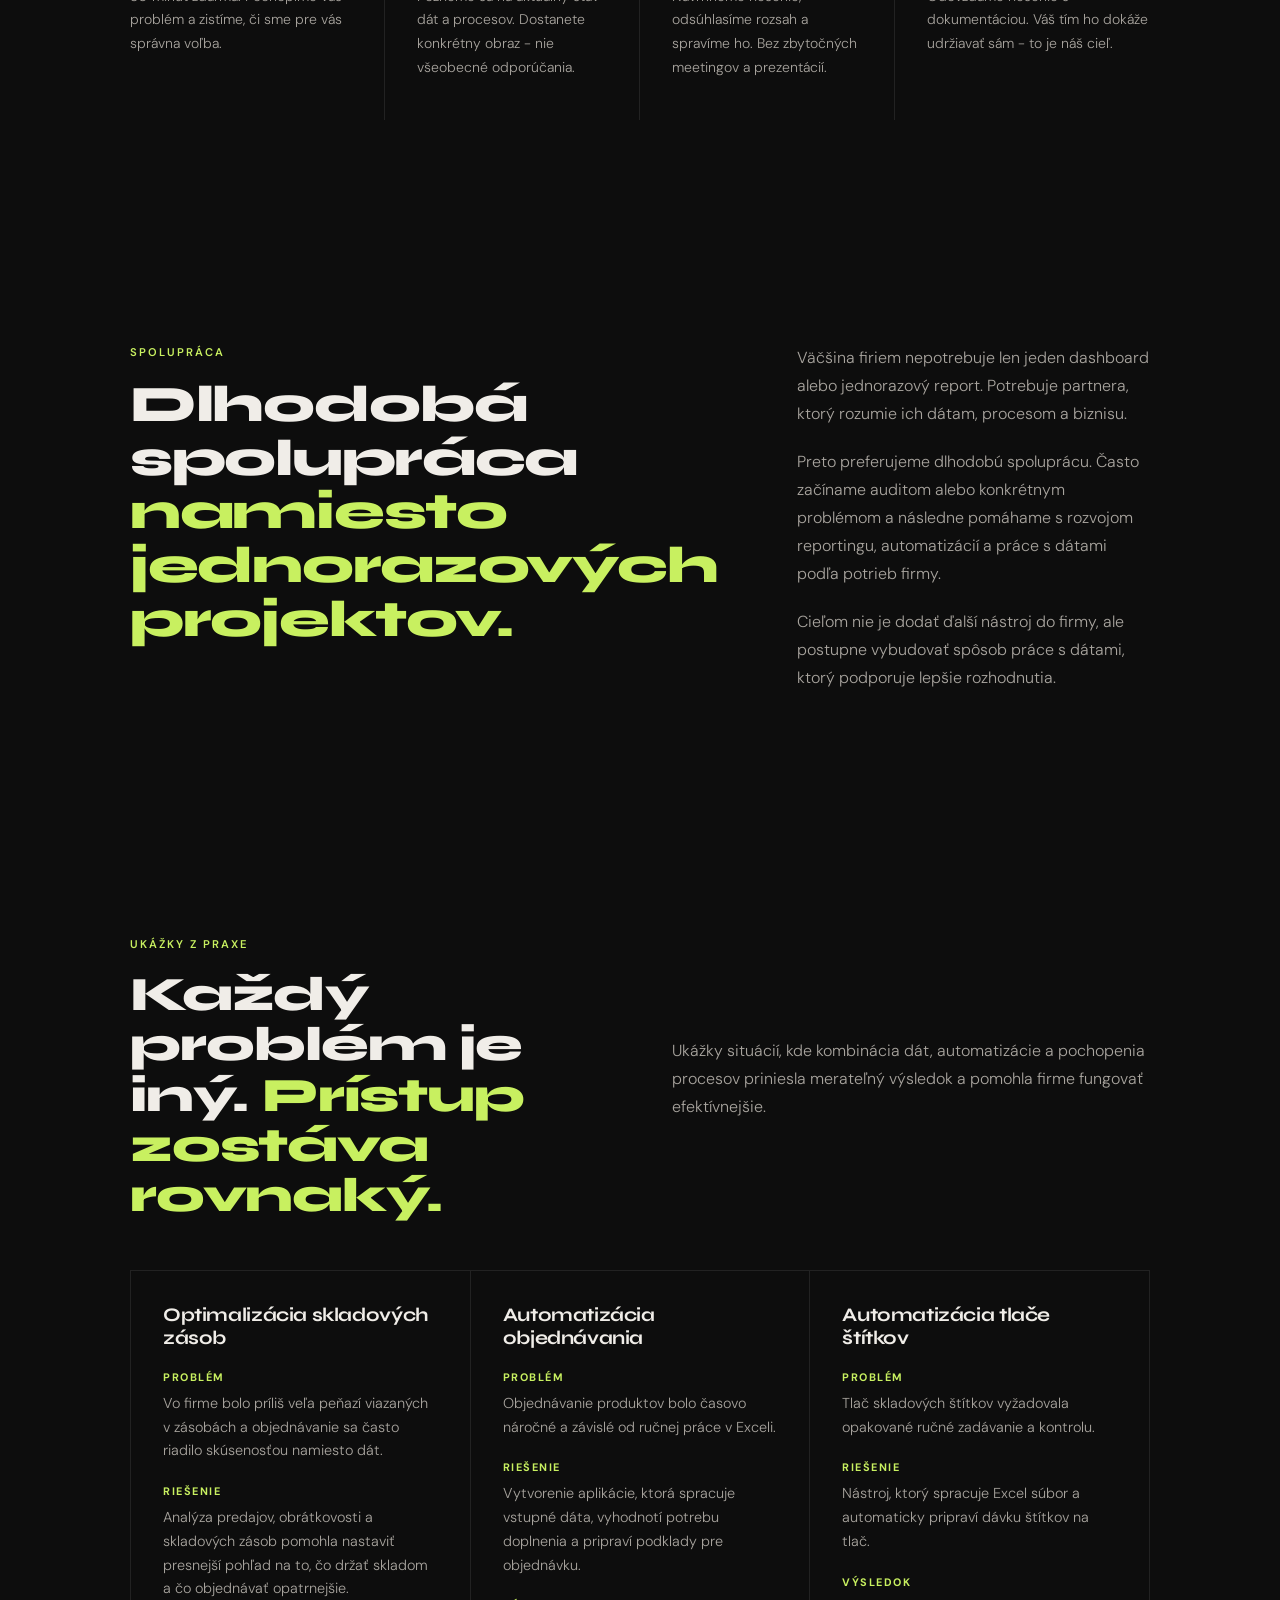
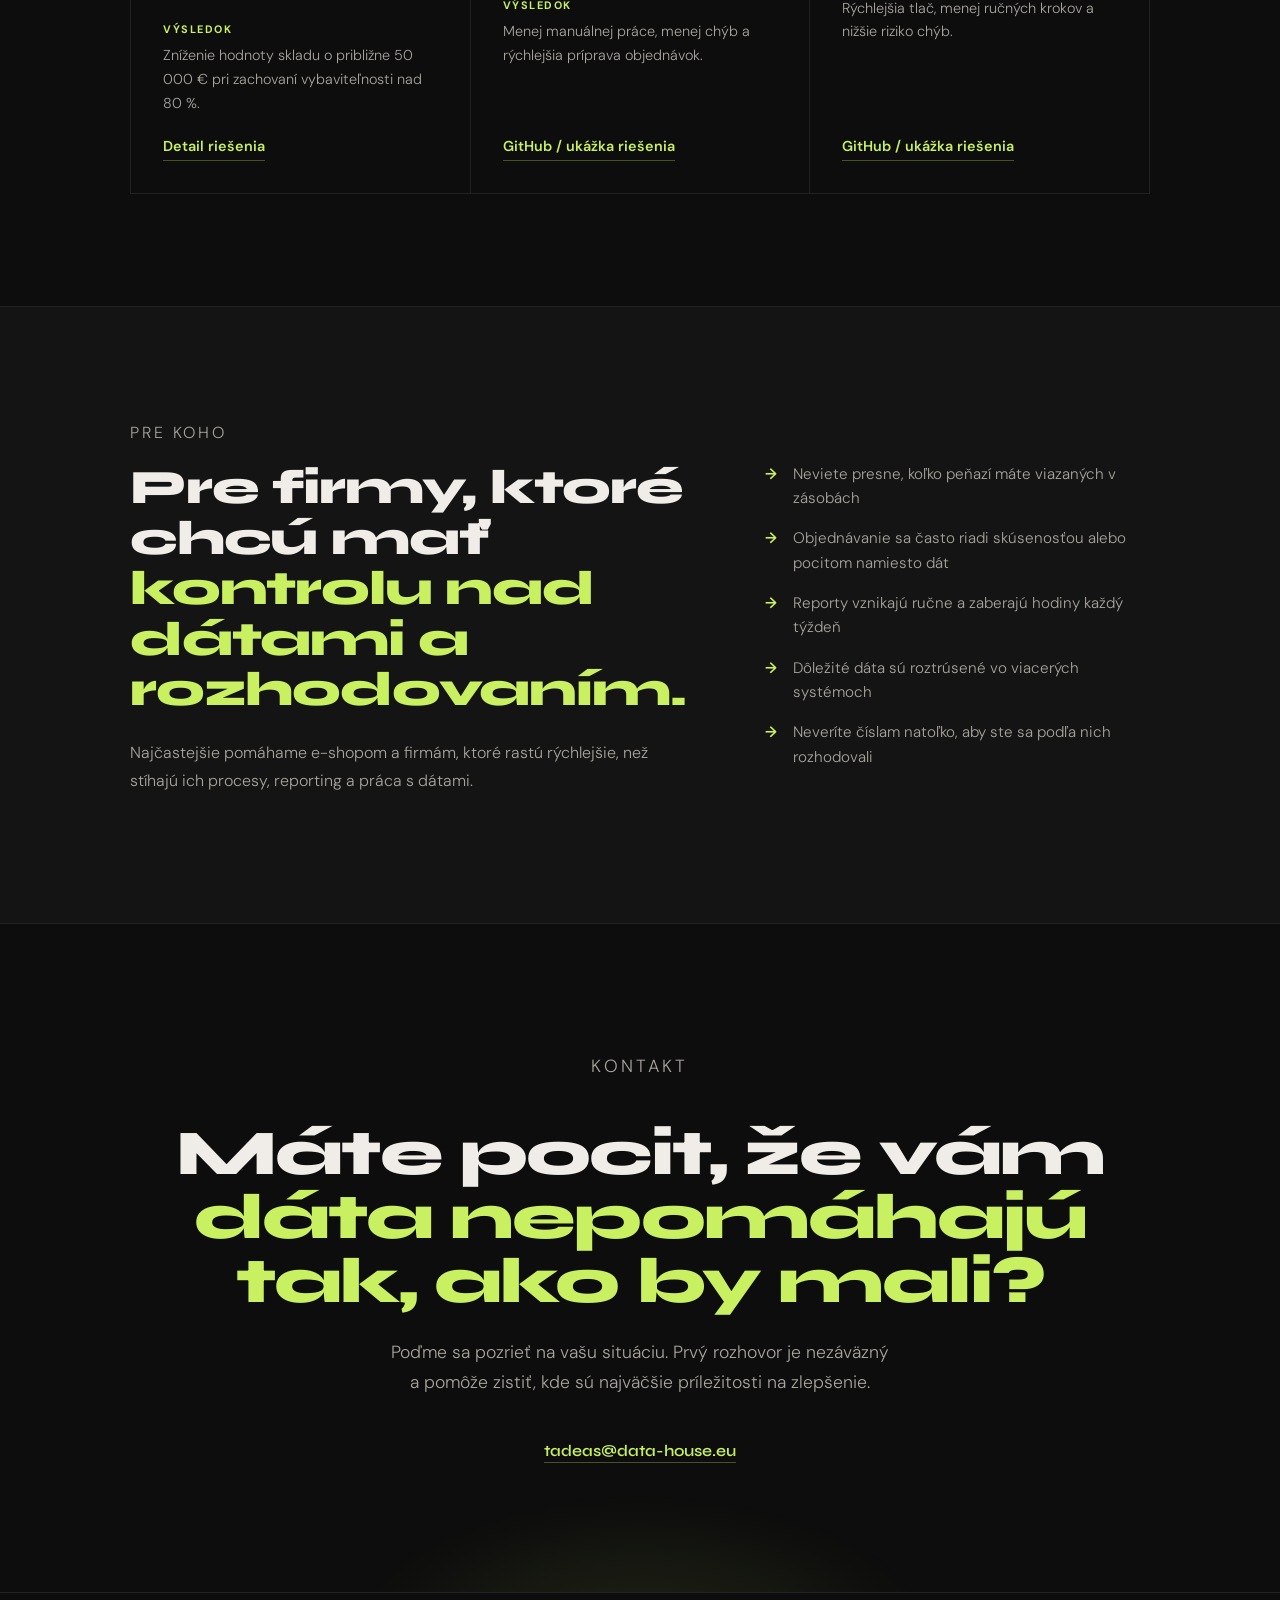
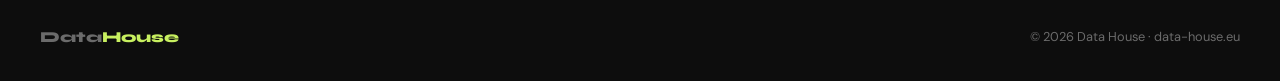
==== commit cae2cded: "web core update" ====
--- a/index.html
+++ b/index.html
@@ -11,12 +11,12 @@
   </script>
 
   <meta charset="UTF-8" />
-  <meta name="description" content="Dátové poradenstvo pre e-commerce a logistiku. Power BI / Tableau / Custom dashboardy, automatizácia reportov, čistenie dát. EU trh.">
-  <meta name="keywords" content="dátový analytik, Power BI / Tableau / Custom, automatizácia, e-commerce analytika, dátové poradenstvo, dashboard, SQL, Python, Slovensko">
+  <meta name="description" content="Pomáhame e-shopom získať kontrolu nad dátami, reportingom a procesmi. Vďaka dátam robia lepšie rozhodnutia, znižujú manuálnu prácu a získavajú väčší prehľad nad biznisom.">
+  <meta name="keywords" content="dátové poradenstvo, e-commerce dáta, reporting, automatizácia reportingu, procesy, skladové zásoby, lepšie rozhodovanie, Slovensko, Česko, EU">
   <meta name="author" content="Tadeáš Galbavý - Data House">
   
-  <meta property="og:title" content="Data House - Zbavíme vás práce s dátami">
-  <meta property="og:description" content="Dátové poradenstvo pre rastúce e-commerce firmy. Power BI / Tableau / Custom, automatizácia, analýza dát.">
+  <meta property="og:title" content="Data House - Kontrola nad dátami, procesmi a rozhodovaním">
+  <meta property="og:description" content="Pomáhame e-shopom získať kontrolu nad dátami, reportingom a procesmi. Vďaka dátam robia lepšie rozhodnutia, znižujú manuálnu prácu a získavajú väčší prehľad nad biznisom.">
   <meta property="og:url" content="https://www.data-house.eu">
   <meta property="og:type" content="website">
   <meta name="viewport" content="width=device-width, initial-scale=1.0" />
@@ -25,7 +25,7 @@
   <link rel="canonical" href="https://www.data-house.eu/" />
   <link rel="icon" type="image/png" href="datahouse_fav.png">
   
-  <title>Data House - Zbavíme vás práce s dátami</title>
+  <title>Data House - Kontrola nad dátami, procesmi a rozhodovaním</title>
   <link rel="preconnect" href="https://fonts.googleapis.com">
   <link href="https://fonts.googleapis.com/css2?family=Syne:wght@400;600;700;800&family=DM+Sans:ital,wght@0,300;0,400;0,500;1,300&display=swap" rel="stylesheet">
   <link rel="stylesheet" href="assets/css/styles.css">
@@ -87,18 +87,18 @@
   <!-- STRIP -->
   <div class="strip">
     <div class="strip-inner">
-      <span class="strip-item"><span>✦</span> Power BI / Tableau / Custom dashboardy</span>
-      <span class="strip-item"><span>✦</span> Automatizácia procesov</span>
-      <span class="strip-item"><span>✦</span> Dátové pipelines</span>
-      <span class="strip-item"><span>✦</span> Analýza a čistenie dát</span>
-      <span class="strip-item"><span>✦</span> E-commerce analytika</span>
-      <span class="strip-item"><span>✦</span> SQL & Python</span>
-      <span class="strip-item"><span>✦</span> Power BI / Tableau / Custom dashboardy</span>
-      <span class="strip-item"><span>✦</span> Automatizácia procesov</span>
-      <span class="strip-item"><span>✦</span> Dátové pipelines</span>
-      <span class="strip-item"><span>✦</span> Analýza a čistenie dát</span>
-      <span class="strip-item"><span>✦</span> E-commerce analytika</span>
-      <span class="strip-item"><span>✦</span> SQL & Python</span>
+      <span class="strip-item"><span>✦</span> Prehľad nad dátami</span>
+      <span class="strip-item"><span>✦</span> Automatizácia reportingu</span>
+      <span class="strip-item"><span>✦</span> Menej manuálnej práce</span>
+      <span class="strip-item"><span>✦</span> Spoľahlivé dáta na jednom mieste</span>
+      <span class="strip-item"><span>✦</span> Lepšie rozhodovanie</span>
+      <span class="strip-item"><span>✦</span> E-commerce & skladové procesy</span>
+      <span class="strip-item"><span>✦</span> Prehľad nad dátami</span>
+      <span class="strip-item"><span>✦</span> Automatizácia reportingu</span>
+      <span class="strip-item"><span>✦</span> Menej manuálnej práce</span>
+      <span class="strip-item"><span>✦</span> Spoľahlivé dáta na jednom mieste</span>
+      <span class="strip-item"><span>✦</span> Lepšie rozhodovanie</span>
+      <span class="strip-item"><span>✦</span> E-commerce & skladové procesy</span>
     </div>
   </div>
 
@@ -225,6 +225,69 @@
     </div>
   </section>
 
+  <!-- SOLUTIONS -->
+  <section class="solutions">
+    <div class="container">
+      <div class="solutions-head reveal">
+        <div>
+          <p class="section-label" id="solutions-label">Ukážky z praxe</p>
+          <h2 id="solutions-h2">Každý problém je iný. <em>Prístup zostáva rovnaký.</em></h2>
+        </div>
+        <p class="solutions-intro" id="solutions-intro">Ukážky situácií, kde kombinácia dát, automatizácie a pochopenia procesov priniesla merateľný výsledok a pomohla firme fungovať efektívnejšie.</p>
+      </div>
+      <div class="solutions-grid reveal">
+        <article class="solution-card">
+          <h3 id="solution1-title">Optimalizácia skladových zásob</h3>
+          <div class="solution-item">
+            <span id="solution-problem-label-1">Problém</span>
+            <p id="solution1-problem">Vo firme bolo príliš veľa peňazí viazaných v zásobách a objednávanie sa často riadilo skúsenosťou namiesto dát.</p>
+          </div>
+          <div class="solution-item">
+            <span id="solution-solution-label-1">Riešenie</span>
+            <p id="solution1-solution">Analýza predajov, obrátkovosti a skladových zásob pomohla nastaviť presnejší pohľad na to, čo držať skladom a čo objednávať opatrnejšie.</p>
+          </div>
+          <div class="solution-item">
+            <span id="solution-result-label-1">Výsledok</span>
+            <p id="solution1-result">Zníženie hodnoty skladu o približne 50 000 € pri zachovaní vybaviteľnosti nad 80 %.</p>
+          </div>
+          <a href="#" class="solution-link" id="solution1-link">Detail riešenia</a>
+        </article>
+        <article class="solution-card">
+          <h3 id="solution2-title">Automatizácia objednávania</h3>
+          <div class="solution-item">
+            <span id="solution-problem-label-2">Problém</span>
+            <p id="solution2-problem">Objednávanie produktov bolo časovo náročné a závislé od ručnej práce v Exceli.</p>
+          </div>
+          <div class="solution-item">
+            <span id="solution-solution-label-2">Riešenie</span>
+            <p id="solution2-solution">Vytvorenie aplikácie, ktorá spracuje vstupné dáta, vyhodnotí potrebu doplnenia a pripraví podklady pre objednávku.</p>
+          </div>
+          <div class="solution-item">
+            <span id="solution-result-label-2">Výsledok</span>
+            <p id="solution2-result">Menej manuálnej práce, menej chýb a rýchlejšia príprava objednávok.</p>
+          </div>
+          <a href="#" class="solution-link" id="solution2-link">GitHub / ukážka riešenia</a>
+        </article>
+        <article class="solution-card">
+          <h3 id="solution3-title">Automatizácia tlače štítkov</h3>
+          <div class="solution-item">
+            <span id="solution-problem-label-3">Problém</span>
+            <p id="solution3-problem">Tlač skladových štítkov vyžadovala opakované ručné zadávanie a kontrolu.</p>
+          </div>
+          <div class="solution-item">
+            <span id="solution-solution-label-3">Riešenie</span>
+            <p id="solution3-solution">Nástroj, ktorý spracuje Excel súbor a automaticky pripraví dávku štítkov na tlač.</p>
+          </div>
+          <div class="solution-item">
+            <span id="solution-result-label-3">Výsledok</span>
+            <p id="solution3-result">Rýchlejšia tlač, menej ručných krokov a nižšie riziko chýb.</p>
+          </div>
+          <a href="#" class="solution-link" id="solution3-link">GitHub / ukážka riešenia</a>
+        </article>
+      </div>
+    </div>
+  </section>
+
   <!-- WHO -->
   <section class="who">
     <div class="container">
--- a/assets/css/styles.css
+++ b/assets/css/styles.css
@@ -415,6 +415,77 @@
     }
     .step h3 { font-family: var(--ff-head); font-size: 1rem; font-weight: 700; margin-bottom: 0.75rem; }
     .step p { font-size: 0.875rem; font-weight: 300; color: #a8a49e; line-height: 1.7; }
+
+    /* SOLUTIONS */
+    .solutions { padding: 7rem 0; }
+    .solutions-head {
+      display: grid;
+      grid-template-columns: 1fr 1fr;
+      gap: 4rem;
+      margin-bottom: 3rem;
+      align-items: center;
+    }
+    .solutions h2 {
+      font-family: var(--ff-head);
+      font-size: clamp(2rem, 4vw, 3rem);
+      font-weight: 800;
+      line-height: 1.05;
+      letter-spacing: -0.025em;
+    }
+    .solutions h2 em { font-style: normal; color: var(--accent); }
+    .solutions-intro {
+      font-size: 1rem;
+      font-weight: 300;
+      color: #a8a49e;
+      line-height: 1.75;
+    }
+    .solutions-grid {
+      display: grid;
+      grid-template-columns: repeat(3, 1fr);
+      gap: 1px;
+      background: var(--border);
+      border: 1px solid var(--border);
+    }
+    .solution-card {
+      background: var(--bg);
+      padding: 2rem;
+      display: flex;
+      flex-direction: column;
+      gap: 1.25rem;
+    }
+    .solution-card h3 {
+      font-family: var(--ff-head);
+      font-size: 1.2rem;
+      font-weight: 700;
+      line-height: 1.2;
+      letter-spacing: -0.02em;
+    }
+    .solution-item span {
+      display: block;
+      font-size: 0.68rem;
+      font-weight: 700;
+      letter-spacing: 0.14em;
+      text-transform: uppercase;
+      color: var(--accent);
+      margin-bottom: 0.35rem;
+    }
+    .solution-item p {
+      font-size: 0.9rem;
+      font-weight: 300;
+      color: #a8a49e;
+      line-height: 1.65;
+    }
+    .solution-link {
+      margin-top: auto;
+      color: var(--accent);
+      font-size: 0.9rem;
+      font-weight: 600;
+      text-decoration: none;
+      border-bottom: 1px solid rgba(200,240,96,0.3);
+      width: fit-content;
+      padding-bottom: 2px;
+    }
+    .solution-link:hover { border-color: var(--accent); }
 
     /* WHO */
     .who {
@@ -548,7 +619,7 @@
 
       .container { padding: 0 1.25rem; width: 100%; }
 
-      .about-grid, .services-head, .who-grid { grid-template-columns: 1fr; gap: 2rem; }
+      .about-grid, .services-head, .solutions-head, .who-grid { grid-template-columns: 1fr; gap: 2rem; }
 
       .about h2 { font-size: clamp(1.8rem, 8vw, 2.5rem); }
 
@@ -559,9 +630,9 @@
       }
       .stat-num { font-size: 1.8rem; }
 
-      .services-grid { grid-template-columns: 1fr; }
-
-      .services h2, .how h2, .who h2, .cta-section h2 {
+      .services-grid, .solutions-grid { grid-template-columns: 1fr; }
+
+      .services h2, .how h2, .solutions h2, .who h2, .cta-section h2 {
         font-size: clamp(1.8rem, 8vw, 2.5rem);
       }
 
@@ -574,7 +645,7 @@
         border-bottom: 1px solid var(--border);
       }
 
-      .about, .services, .how, .who, .cta-section { padding: 4rem 0; }
+      .about, .services, .how, .solutions, .who, .cta-section { padding: 4rem 0; }
 
       footer { flex-direction: column; gap: 0.75rem; text-align: center; }
 
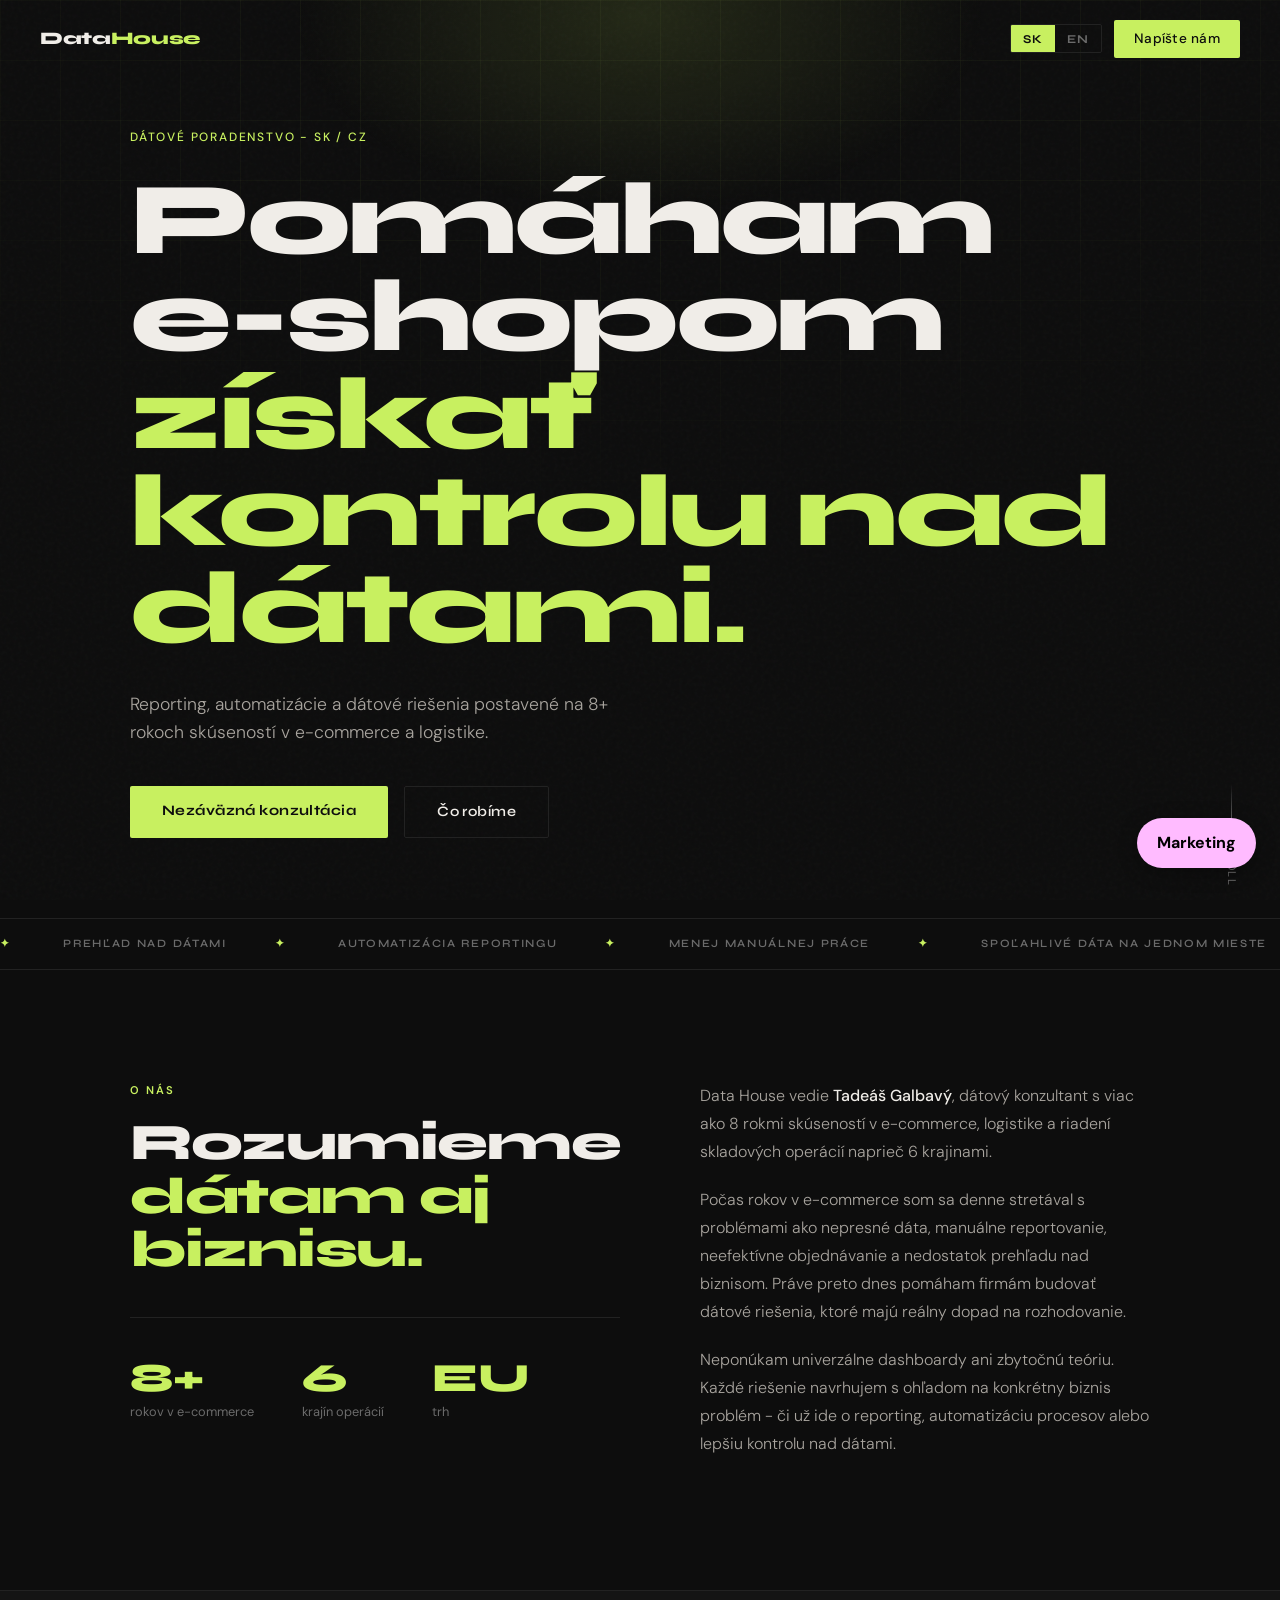
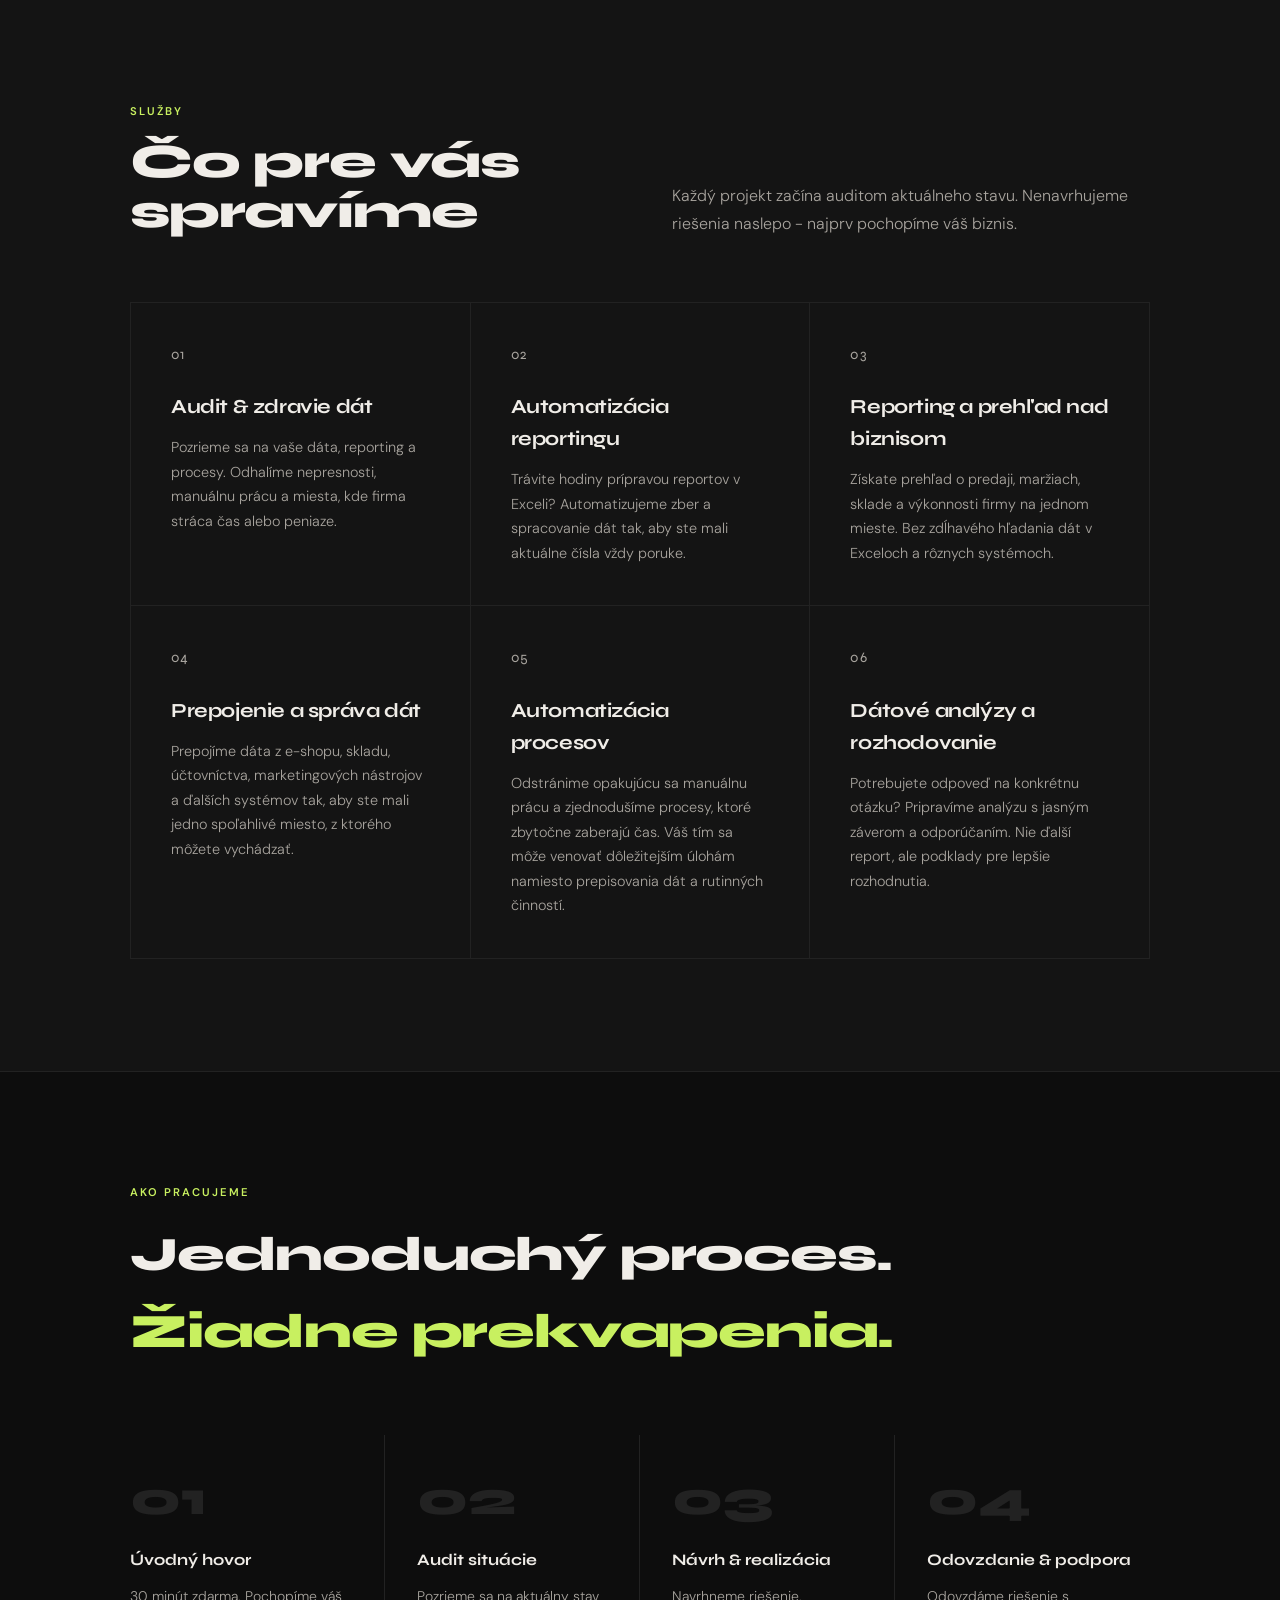
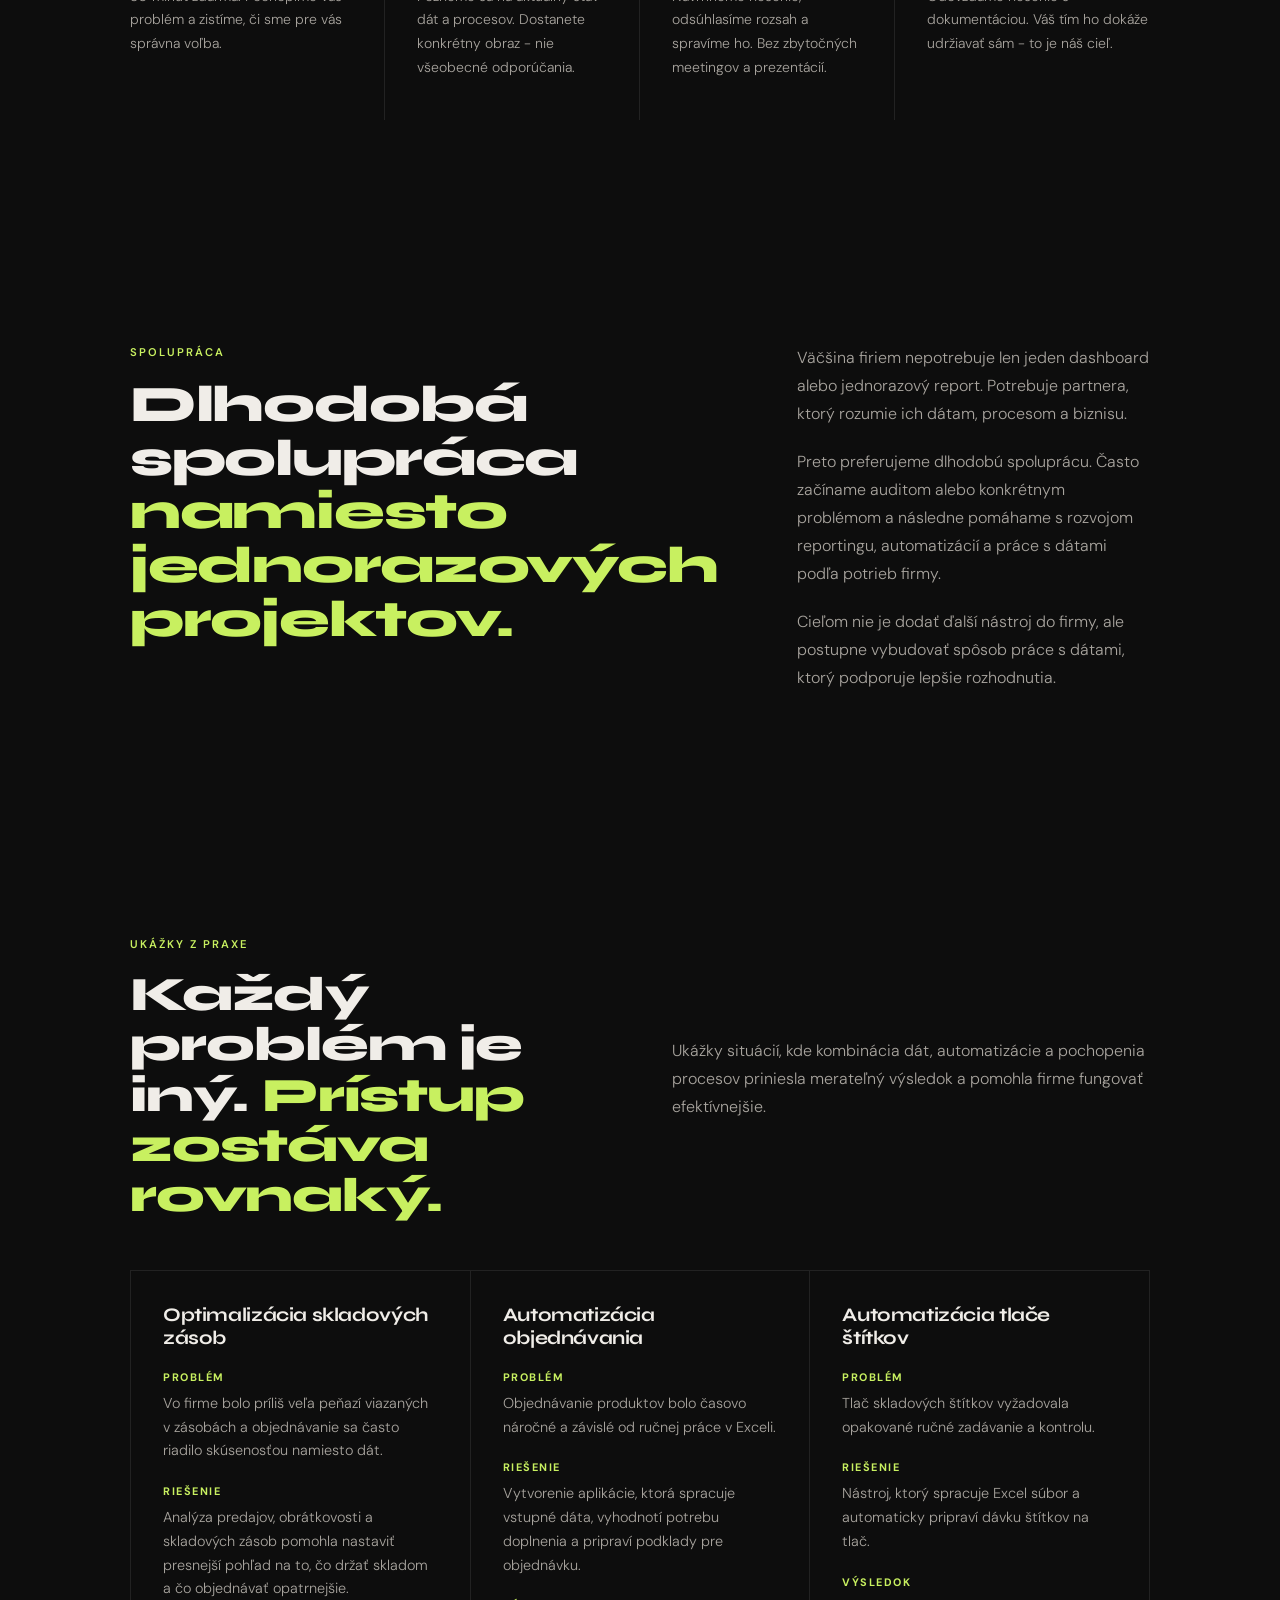
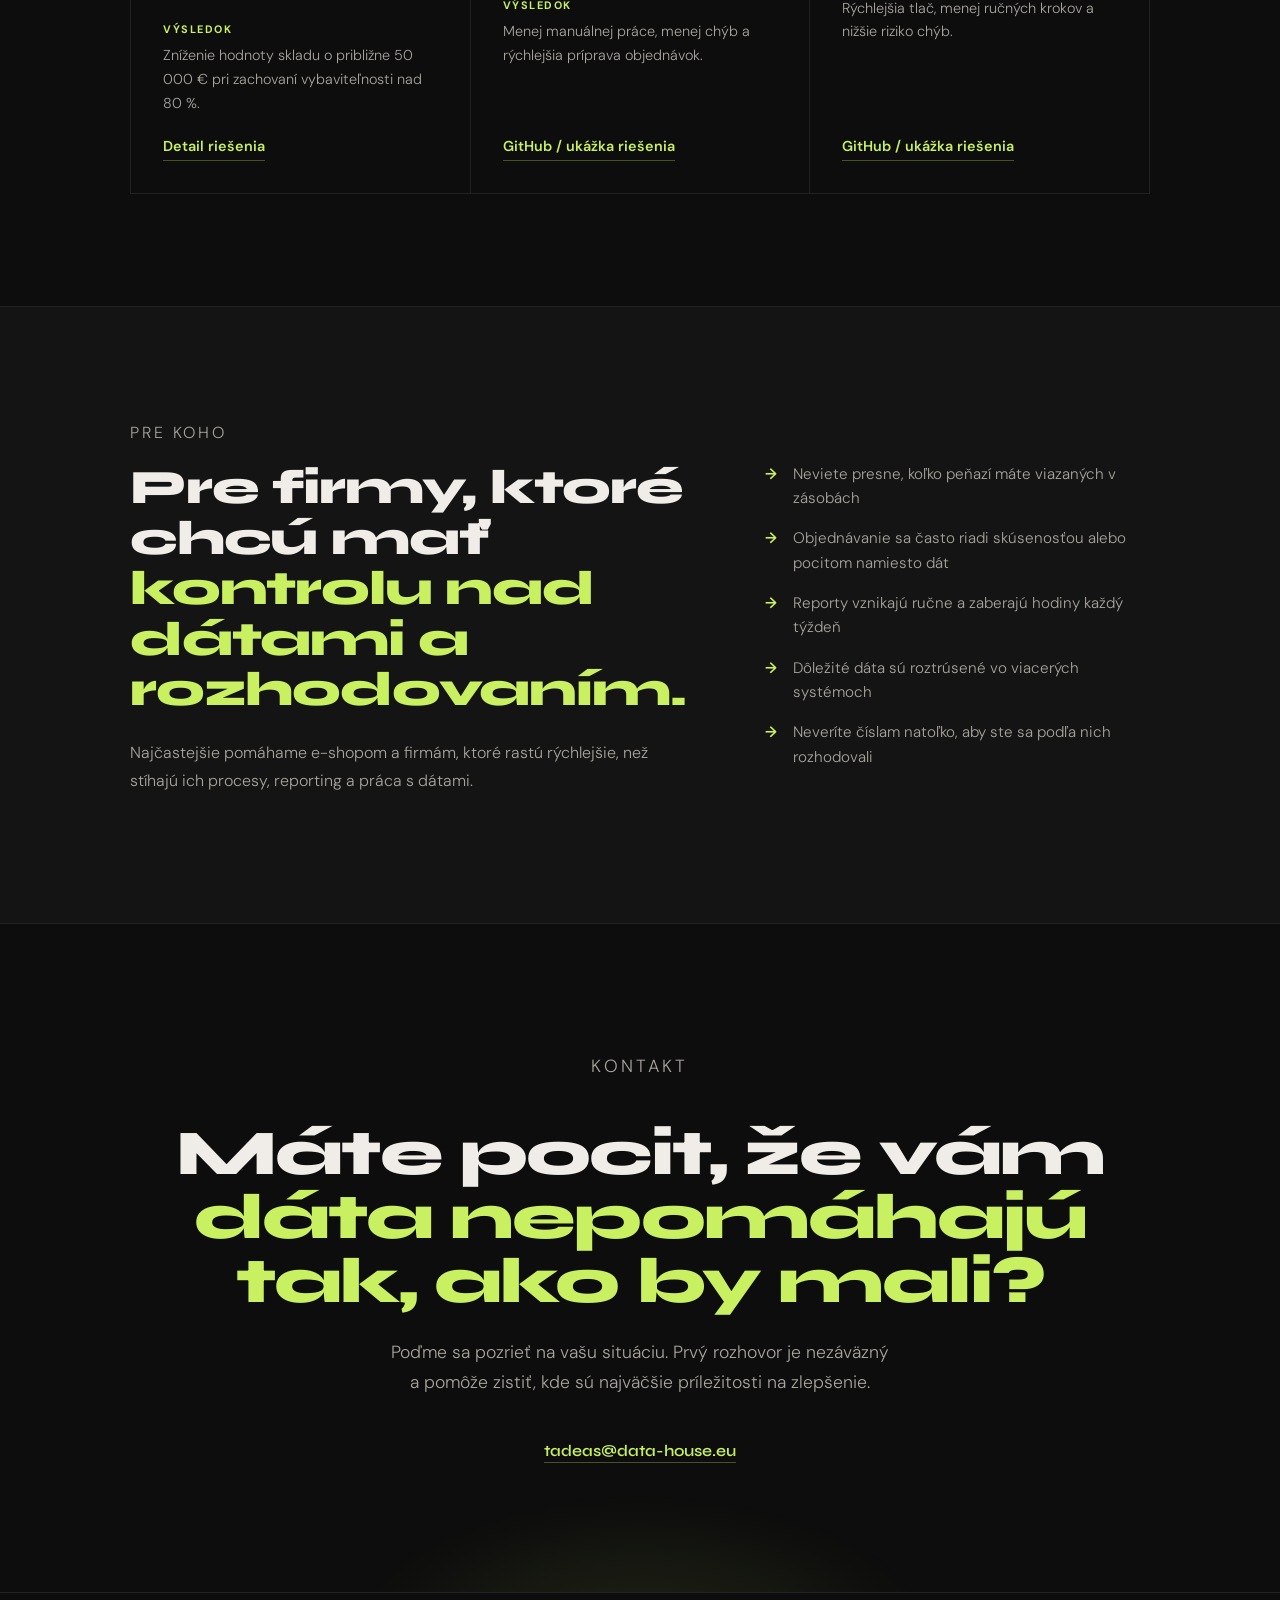
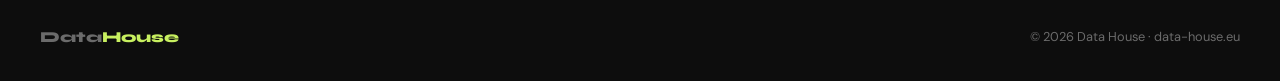
==== commit 0d091854: "fixing class how-h2" ====
--- a/index.html
+++ b/index.html
@@ -182,7 +182,7 @@
   <section class="how">
     <div class="container">
       <p class="section-label reveal" id="how-label">Ako pracujeme</p>
-      <h2 class="reveal" id="how-h2">Jednoduchý proces.<br>Žiadne prekvapenia.</h2>
+      <h2 class="reveal" id="how-h2">Jednoduchý proces.<br><em>Žiadne prekvapenia.</em></h2>
       <div class="steps reveal">
         <div class="step">
           <div class="step-num">01</div>
--- a/assets/css/styles.css
+++ b/assets/css/styles.css
@@ -401,6 +401,9 @@
       letter-spacing: -0.025em;
       margin-bottom: 4rem;
     }
+
+    .how h2 em { font-style: normal; color: var(--accent); }
+
     .steps { display: grid; grid-template-columns: repeat(4, 1fr); }
     .step { padding: 2.5rem 2rem 2.5rem 0; border-right: 1px solid var(--border); }
     .step:last-child { border-right: none; padding-right: 0; padding-left: 2rem; }
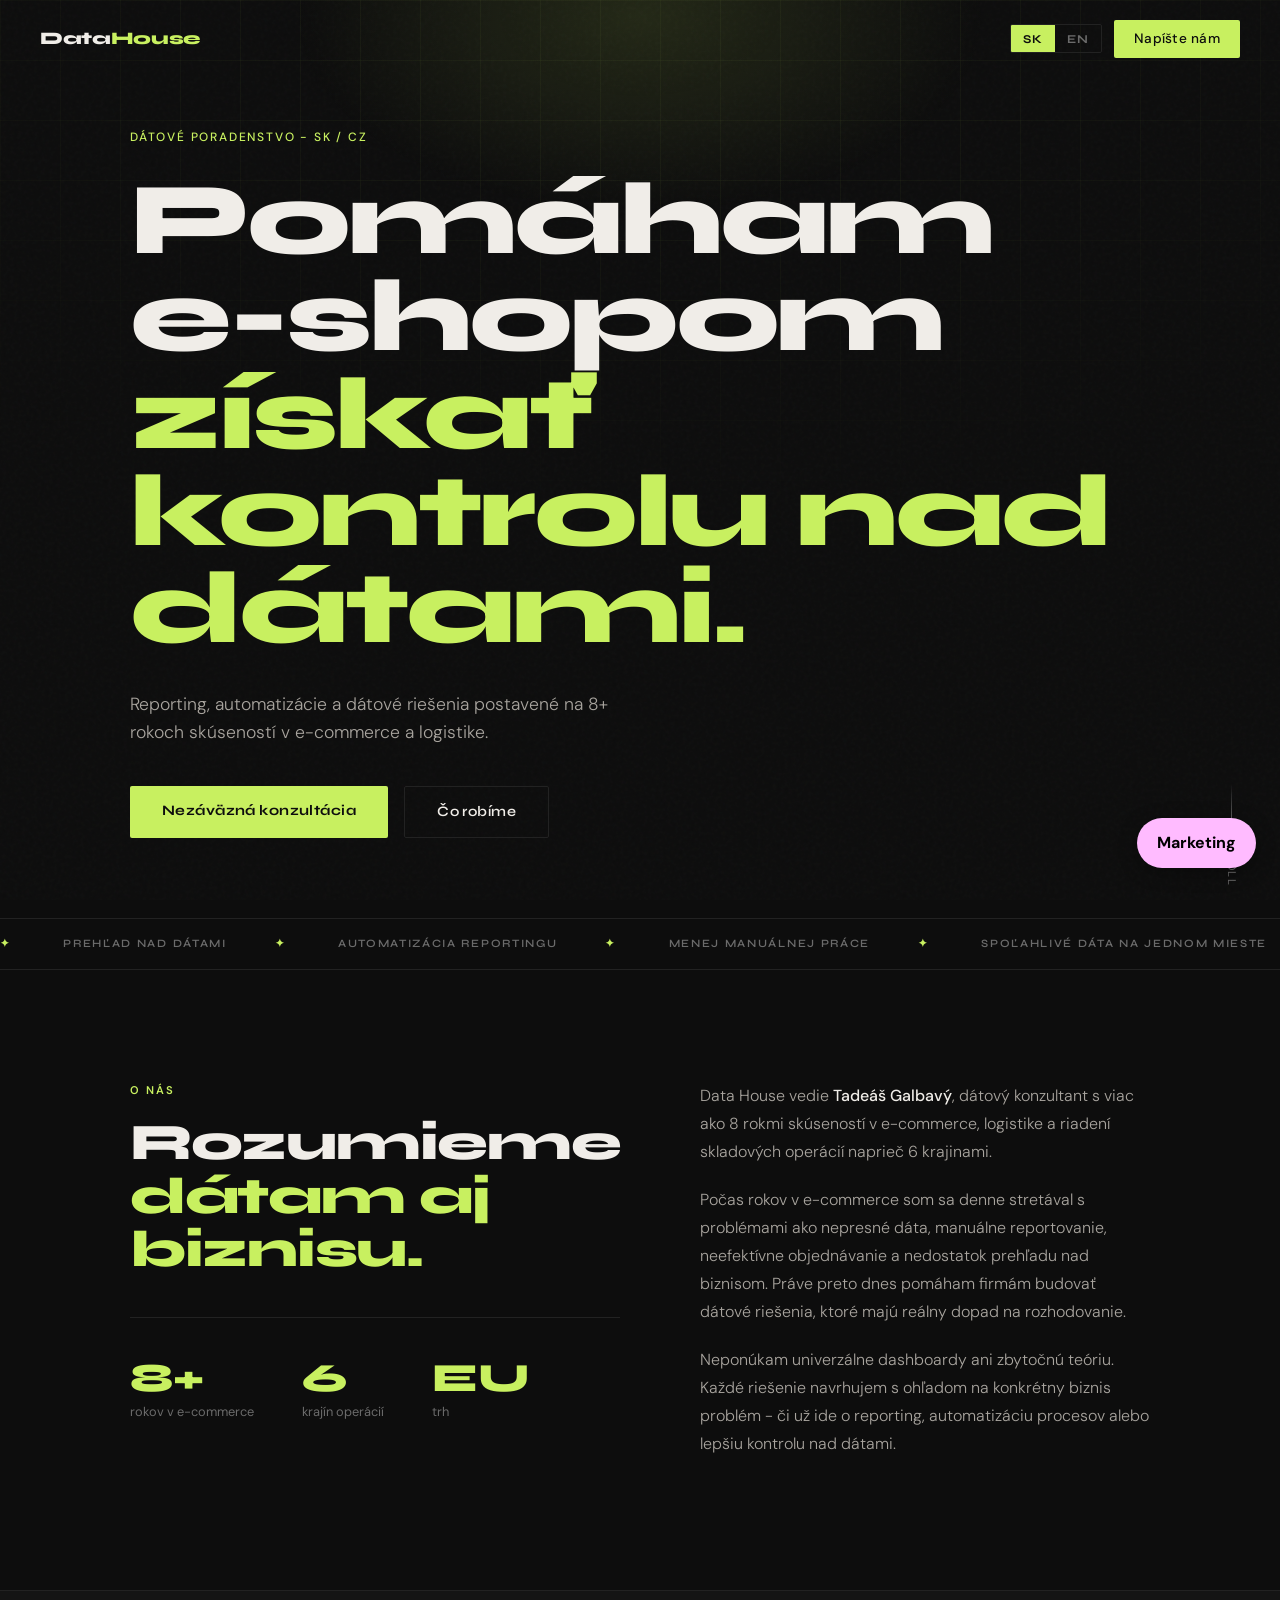
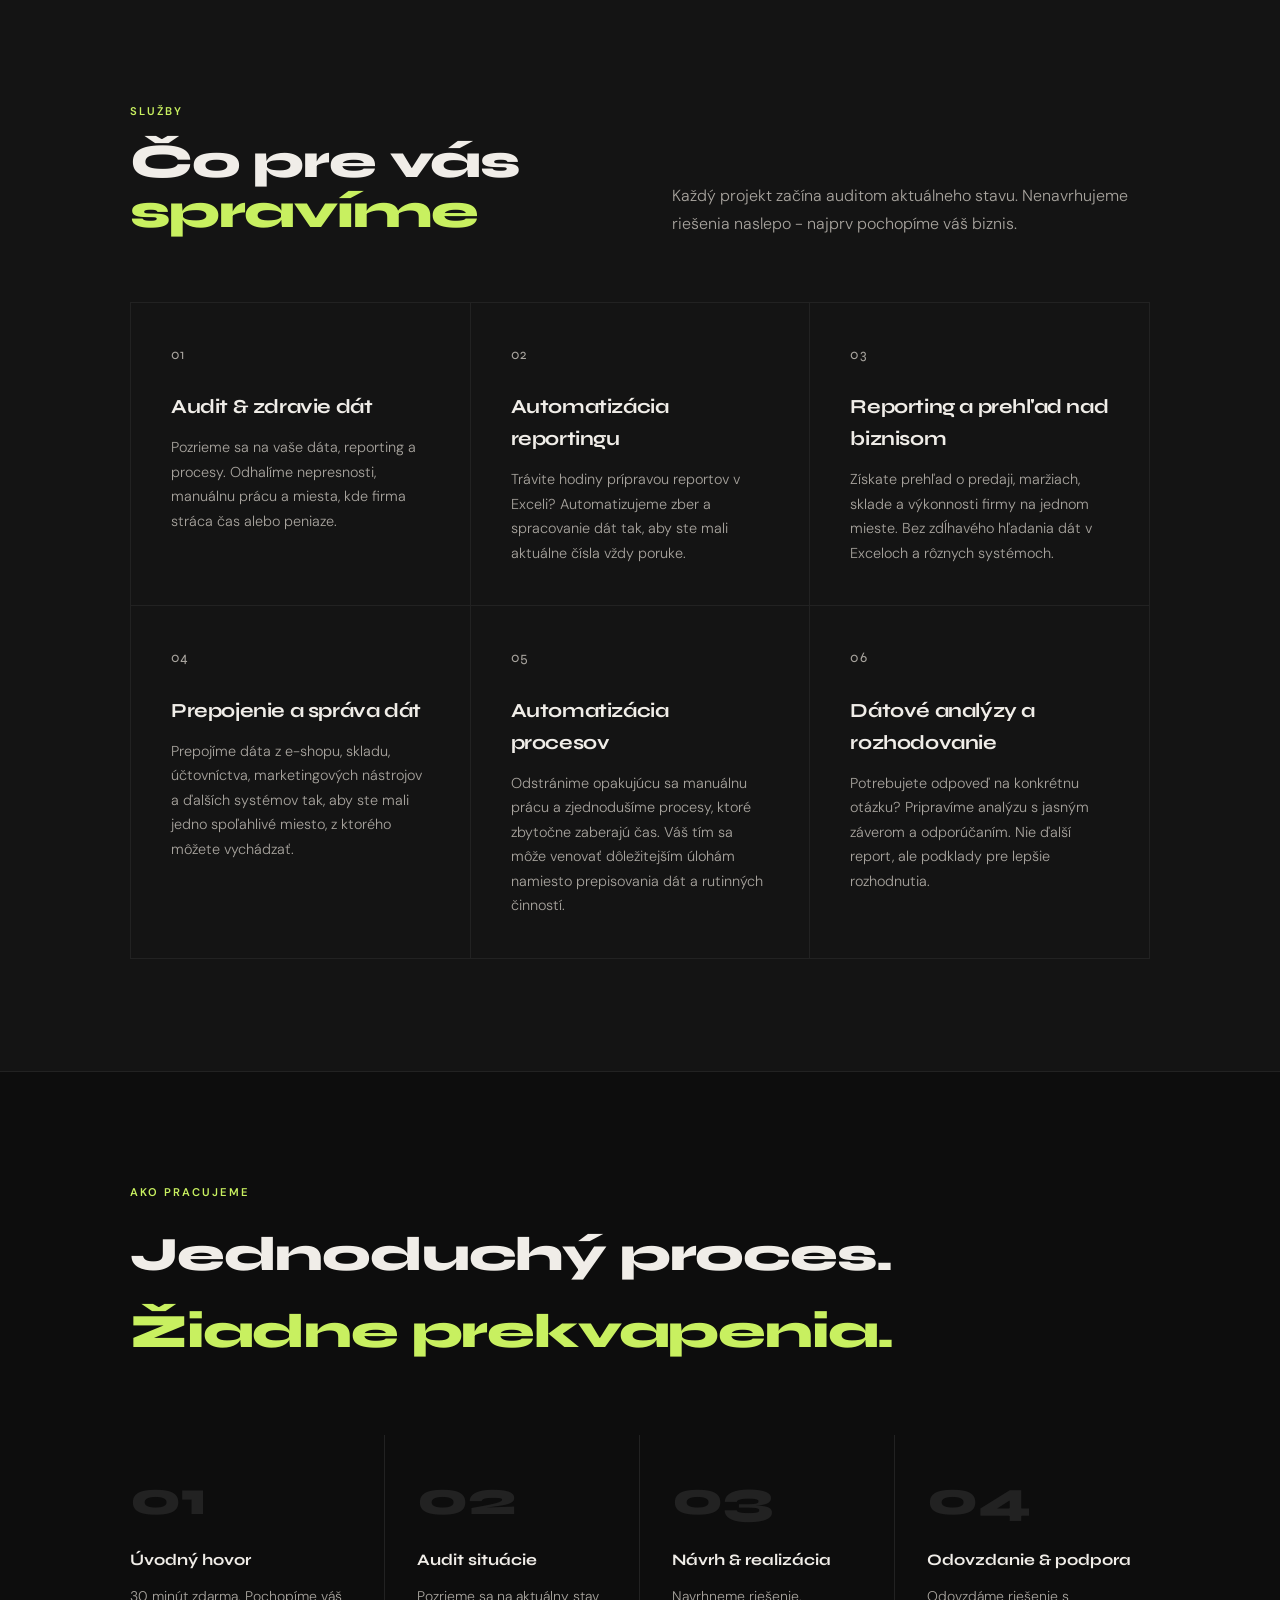
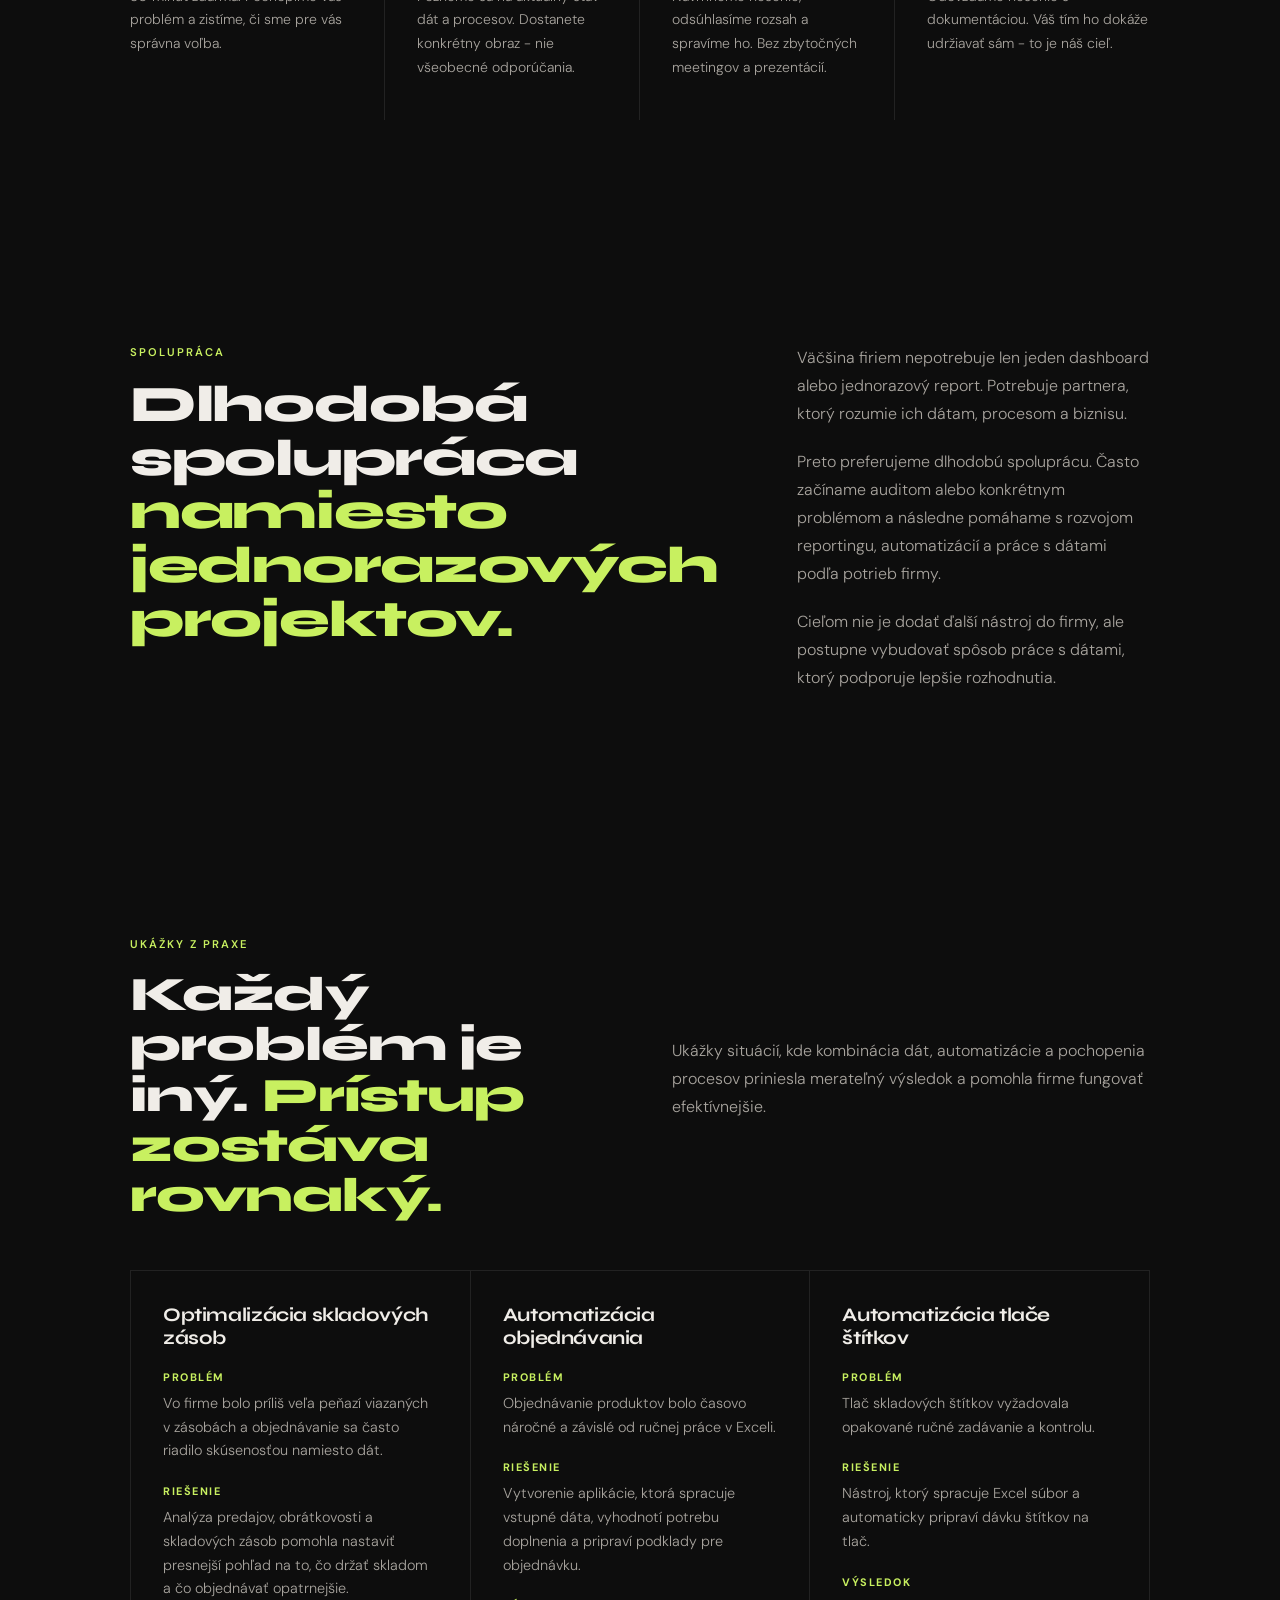
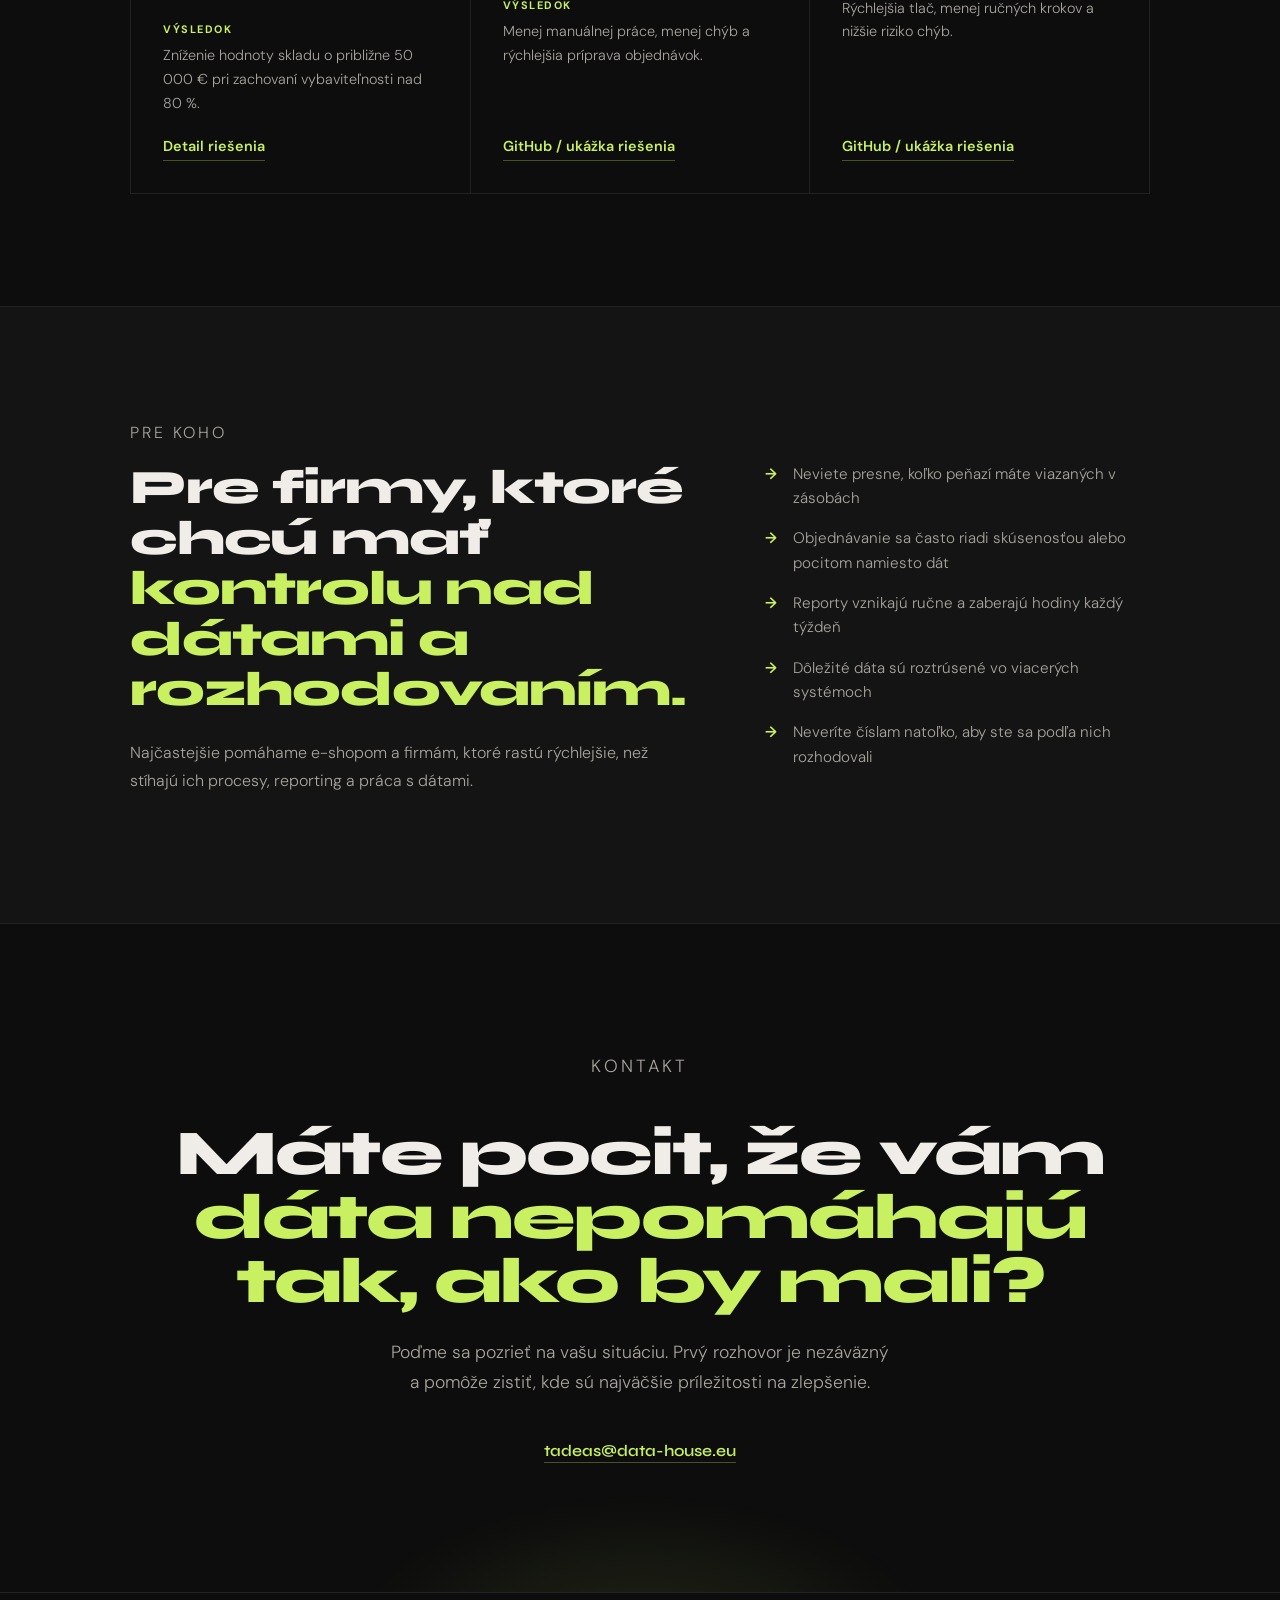
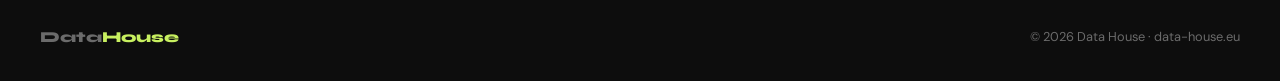
==== commit 0e3ac2a5: "fixing class how-h2" ====
--- a/index.html
+++ b/index.html
@@ -139,7 +139,7 @@
       <div class="services-head reveal">
         <div>
           <p class="section-label" id="services-label">Služby</p>
-          <h2 id="services-h2">Čo pre vás spravíme</h2>
+          <h2 id="services-h2">Čo pre vás <em>spravíme</em></h2>
         </div>
         <p class="services-intro" id="services-intro">Každý projekt začína auditom aktuálneho stavu. Nenavrhujeme riešenia naslepo - najprv pochopíme váš biznis.</p>
       </div>
--- a/assets/css/styles.css
+++ b/assets/css/styles.css
@@ -348,6 +348,9 @@
       line-height: 1.05;
       letter-spacing: -0.025em;
     }
+
+    .services h2 em { font-style: normal; color: var(--accent); }
+    
     .services-intro { font-size: 1rem; font-weight: 300; color: #a8a49e; line-height: 1.75; }
     .services-grid {
       display: grid;
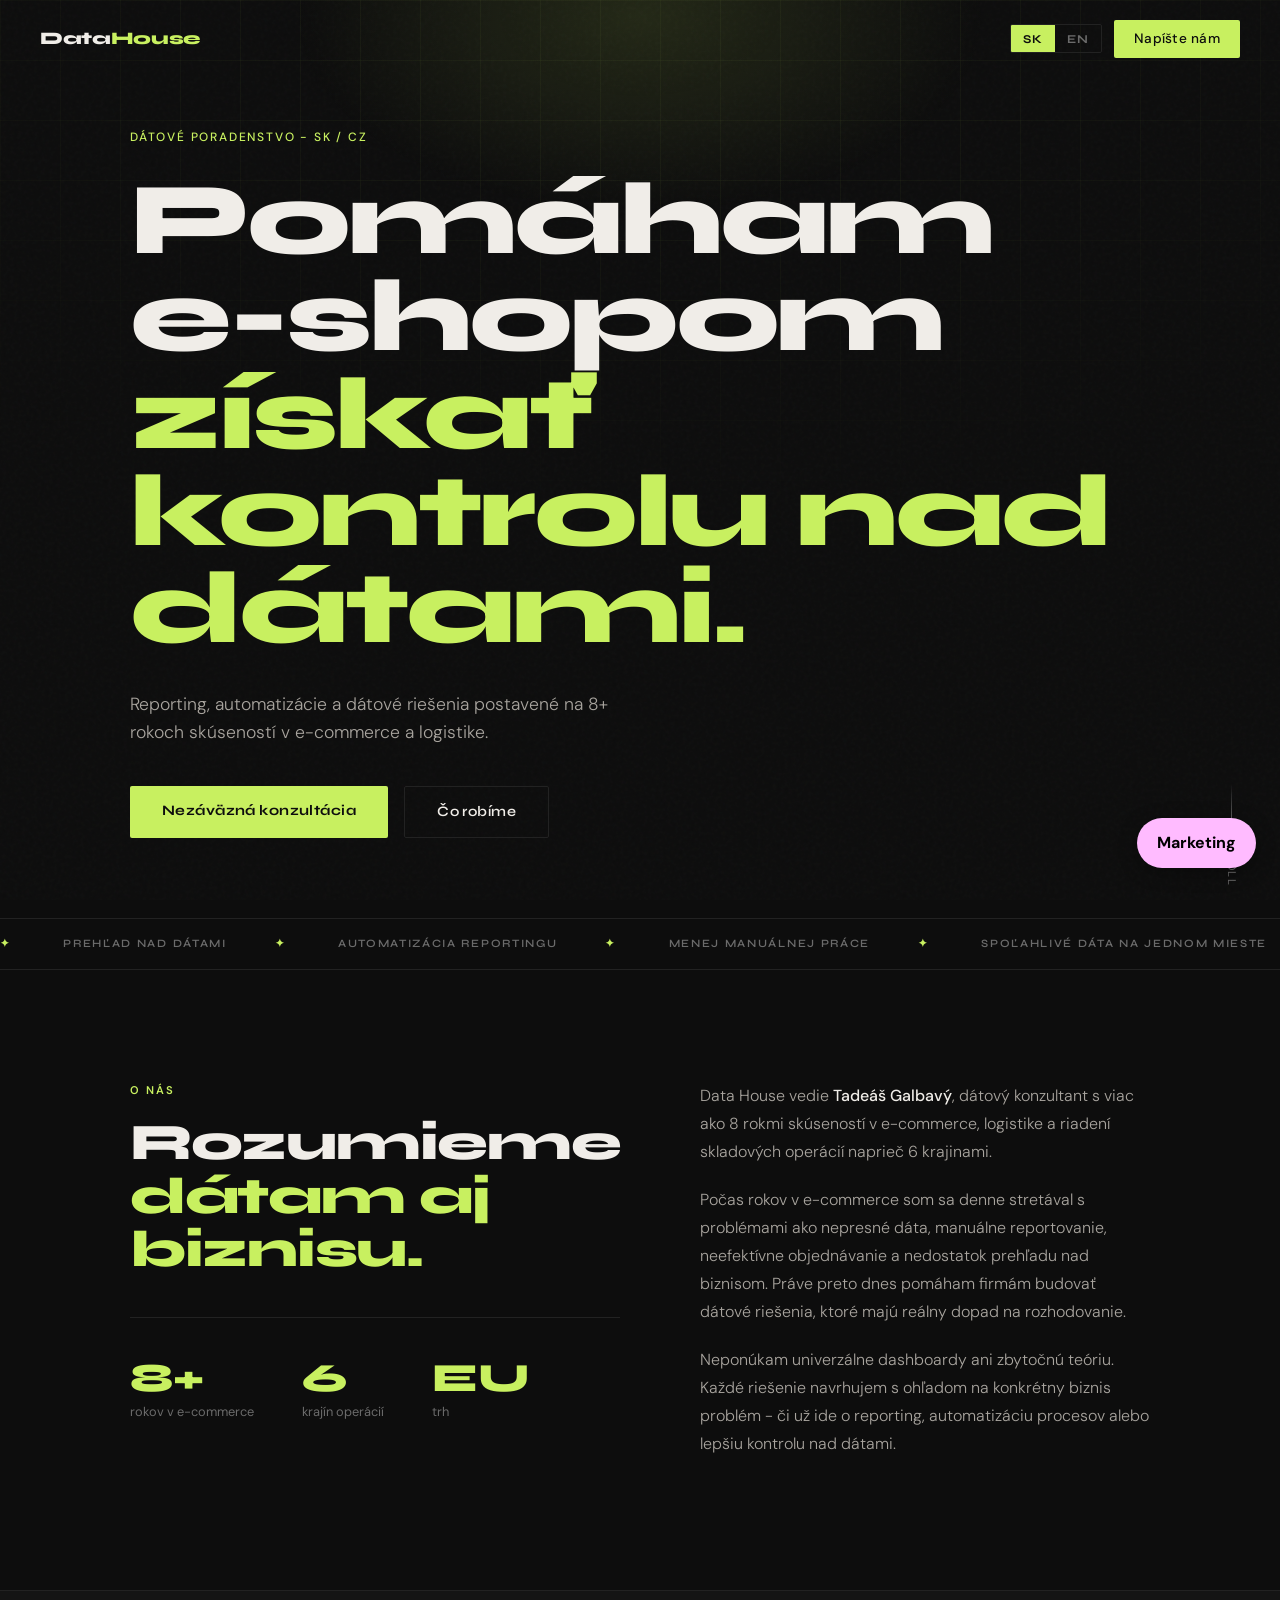
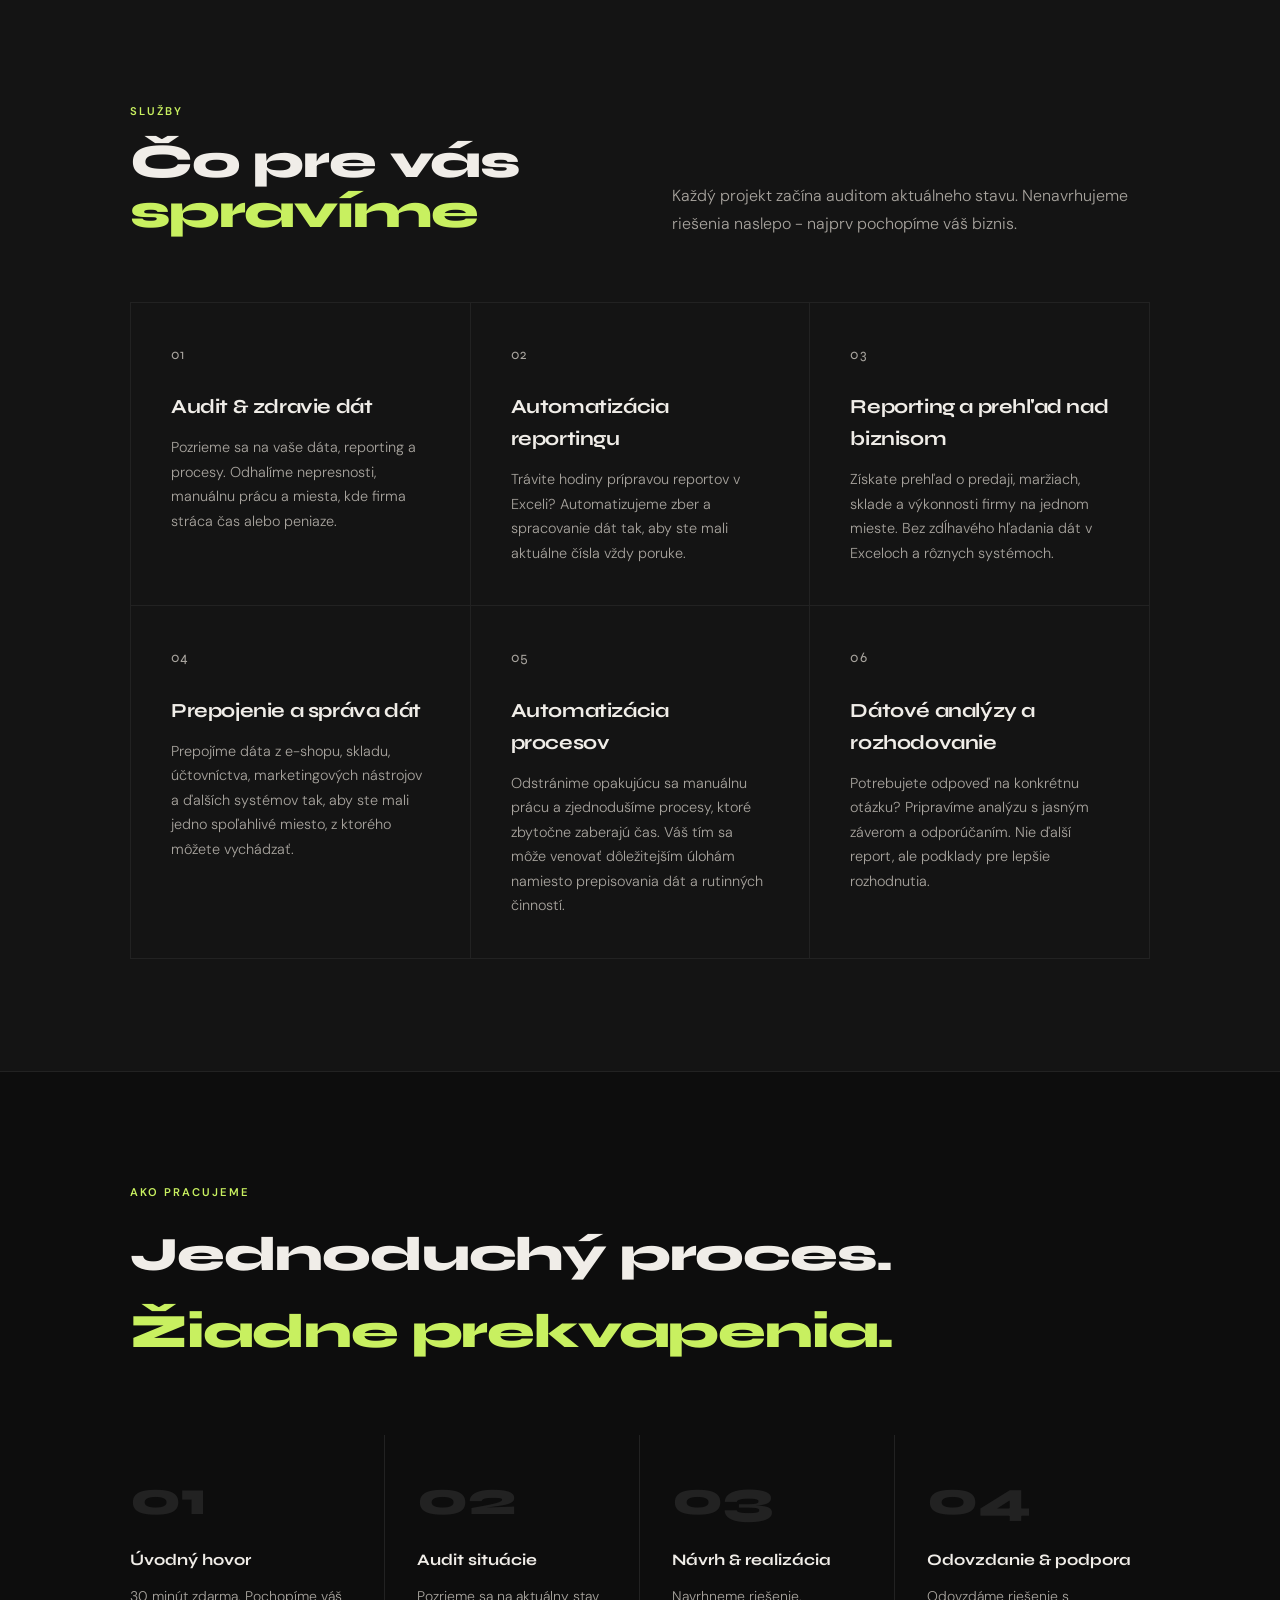
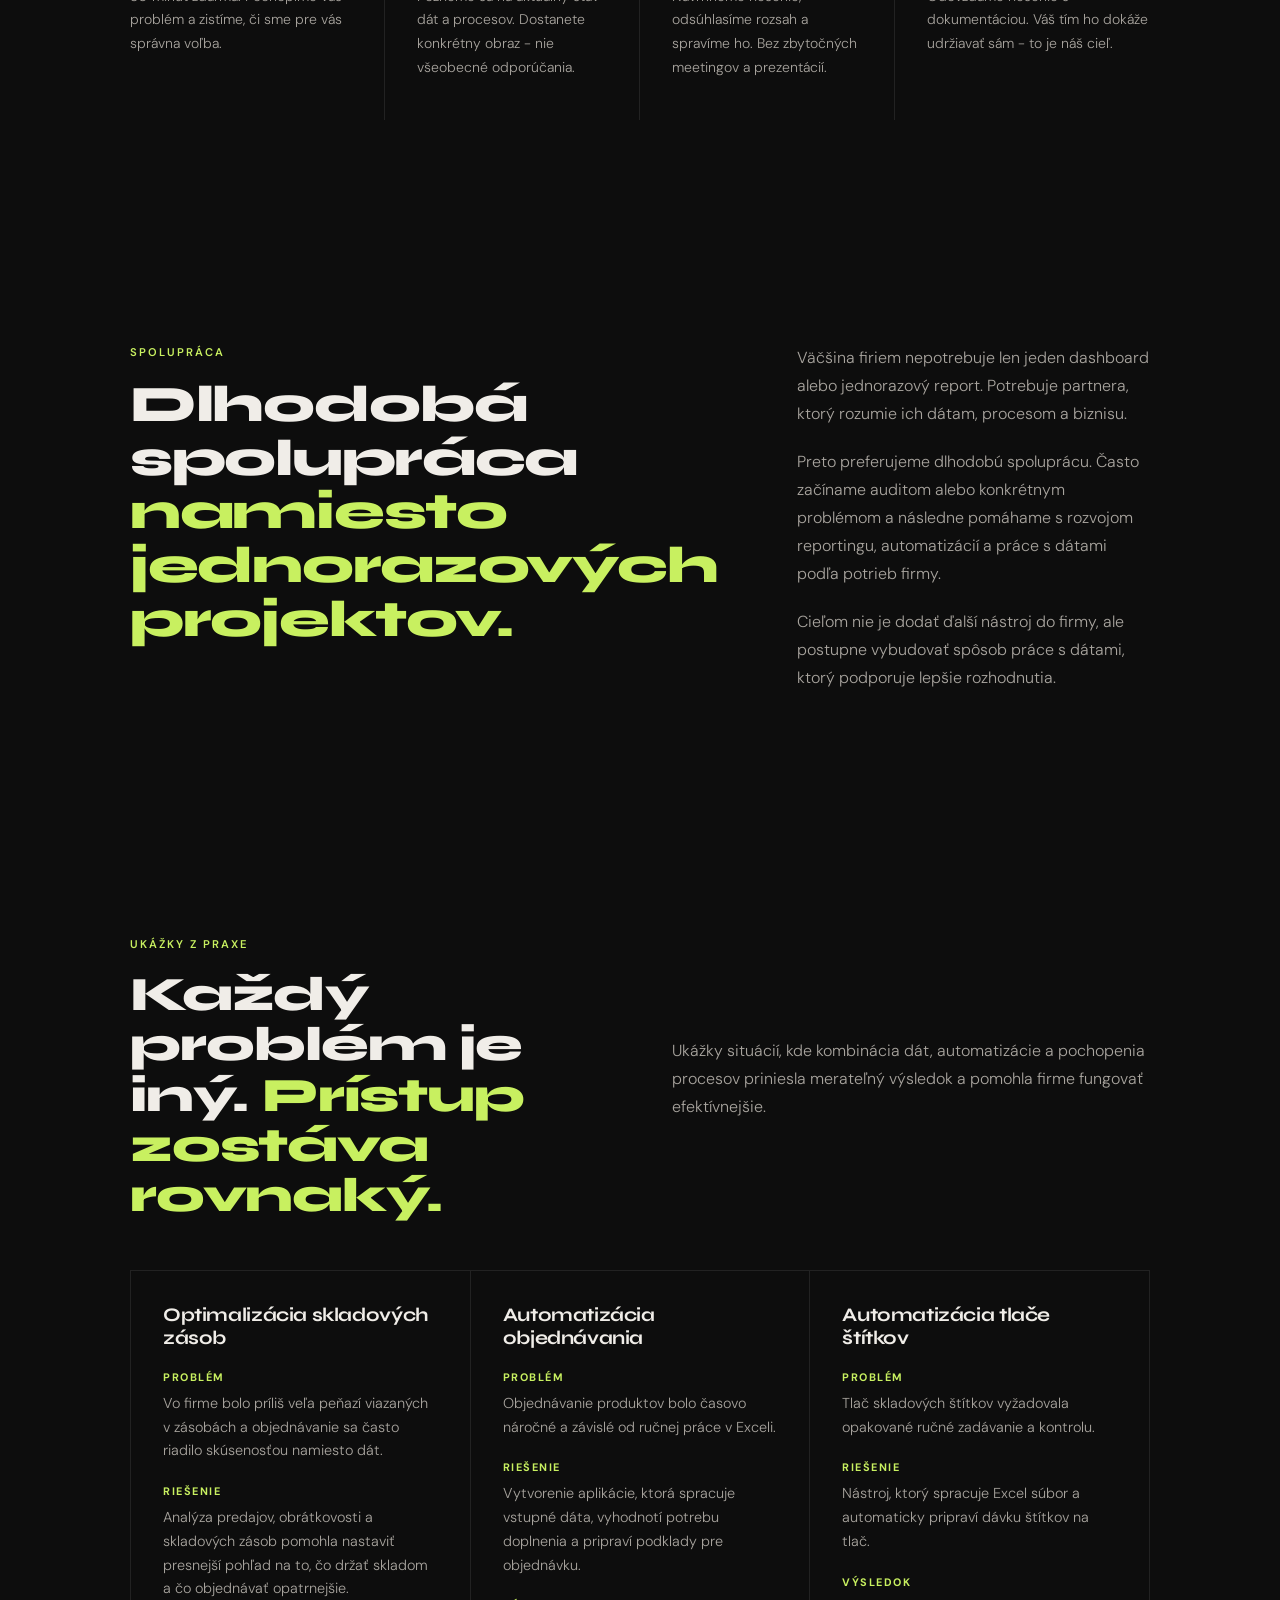
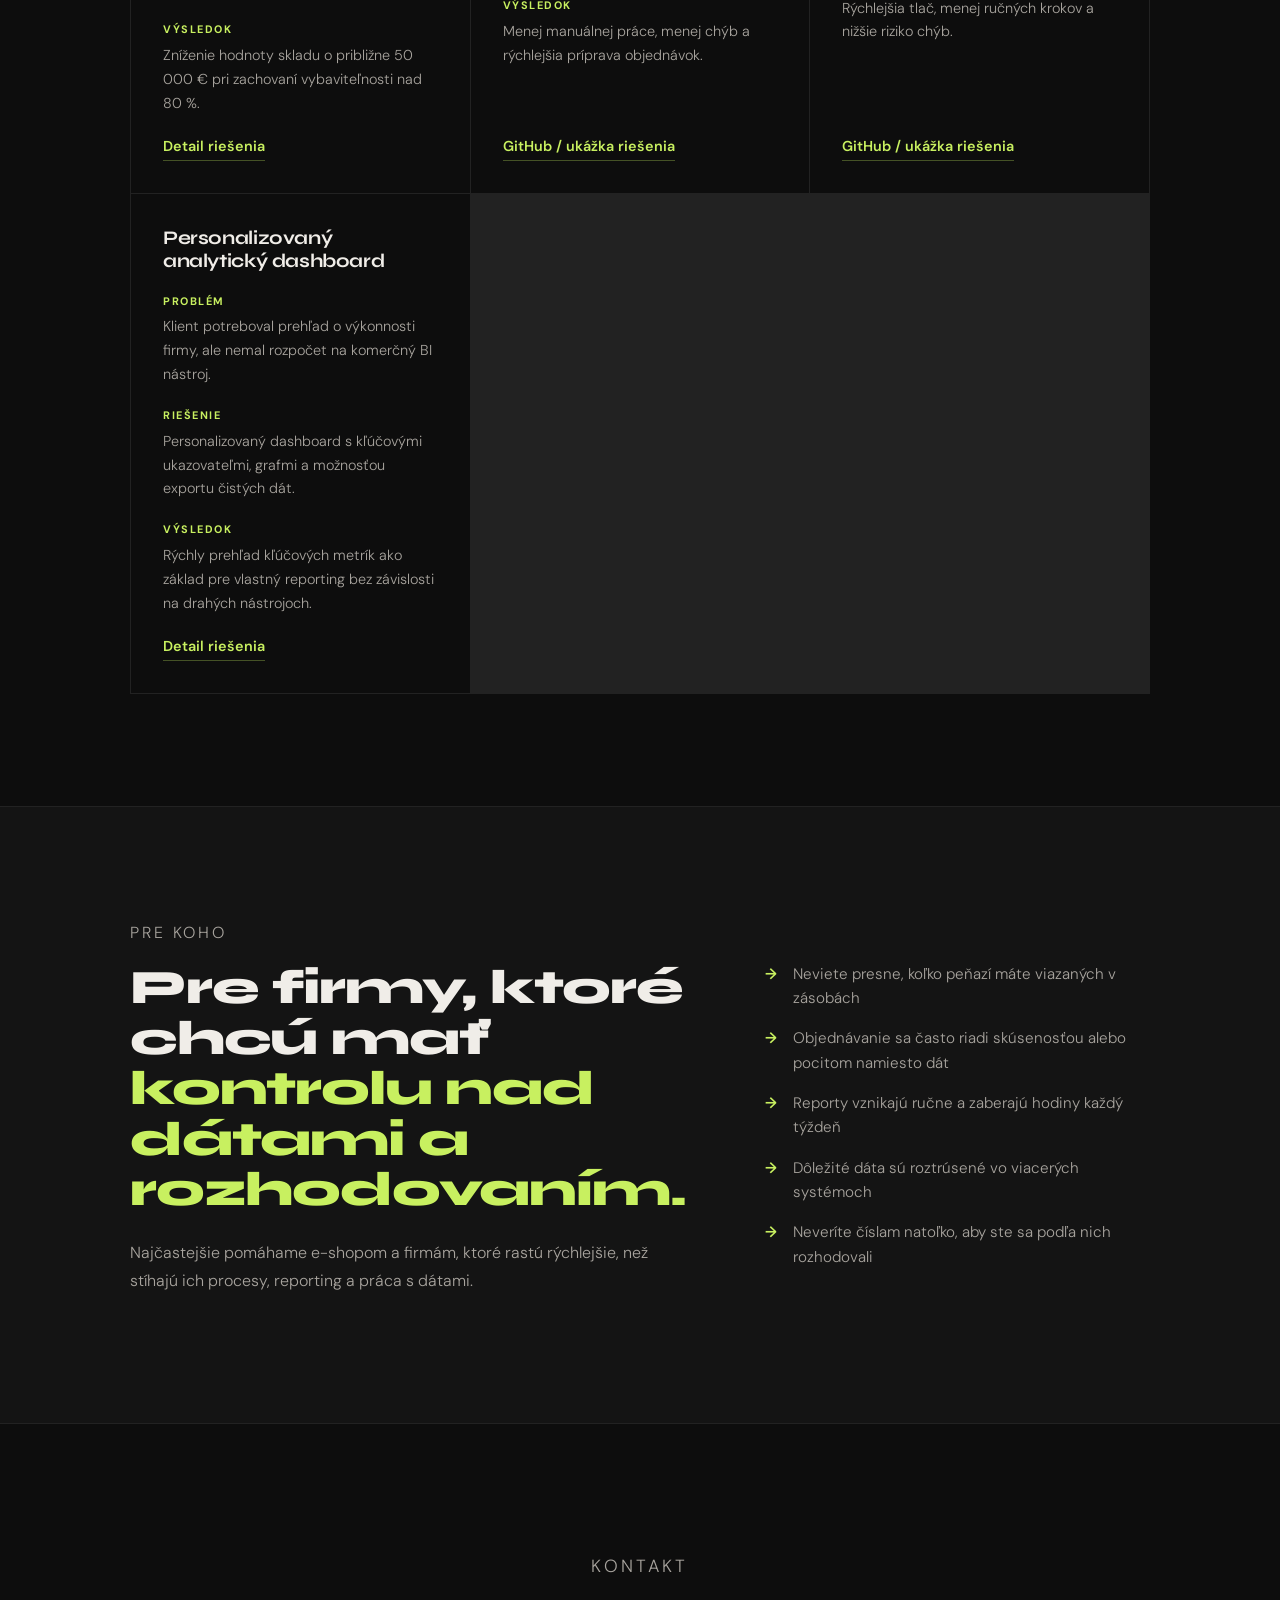
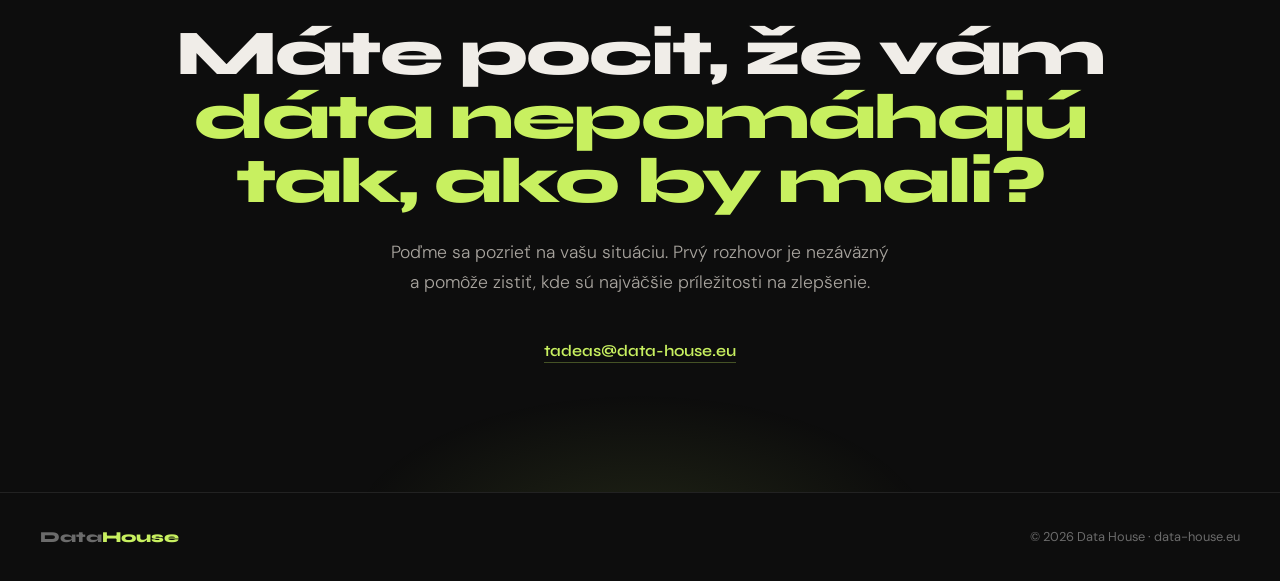
==== commit d5c1469c: "add solution card: personalised analytics dashboard" ====
--- a/index.html
+++ b/index.html
@@ -284,6 +284,22 @@
           </div>
           <a href="#" class="solution-link" id="solution3-link">GitHub / ukážka riešenia</a>
         </article>
+        <article class="solution-card">
+          <h3 id="solution4-title">Personalizovaný analytický dashboard</h3>
+          <div class="solution-item">
+            <span id="solution-problem-label-4">Problém</span>
+            <p id="solution4-problem">Klient potreboval prehľad o výkonnosti firmy, ale nemal rozpočet na komerčný BI nástroj.</p>
+          </div>
+          <div class="solution-item">
+            <span id="solution-solution-label-4">Riešenie</span>
+            <p id="solution4-solution">Personalizovaný dashboard s kľúčovými ukazovateľmi, grafmi a možnosťou exportu čistých dát.</p>
+          </div>
+          <div class="solution-item">
+            <span id="solution-result-label-4">Výsledok</span>
+            <p id="solution4-result">Rýchly prehľad kľúčových metrík ako základ pre vlastný reporting bez závislosti na drahých nástrojoch.</p>
+          </div>
+          <a href="#" class="solution-link" id="solution4-link">Detail riešenia</a>
+        </article>
       </div>
     </div>
   </section>
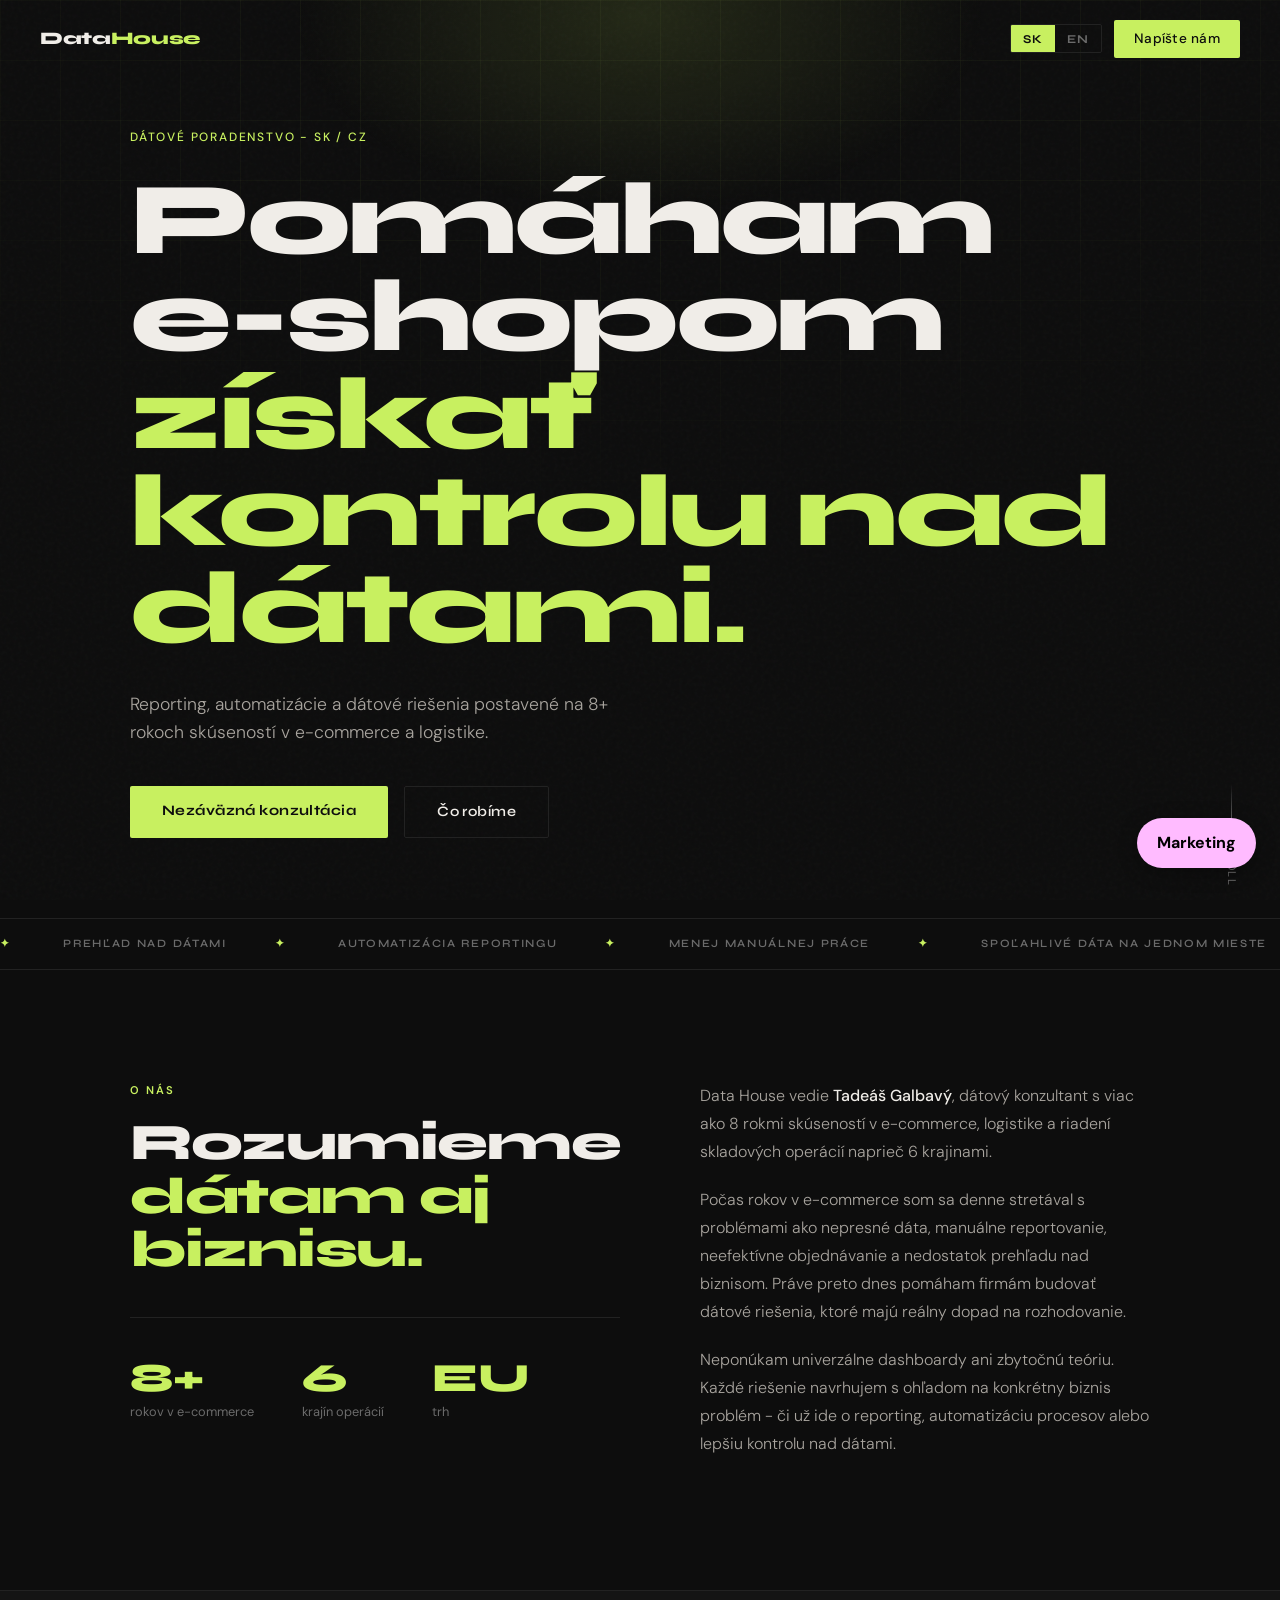
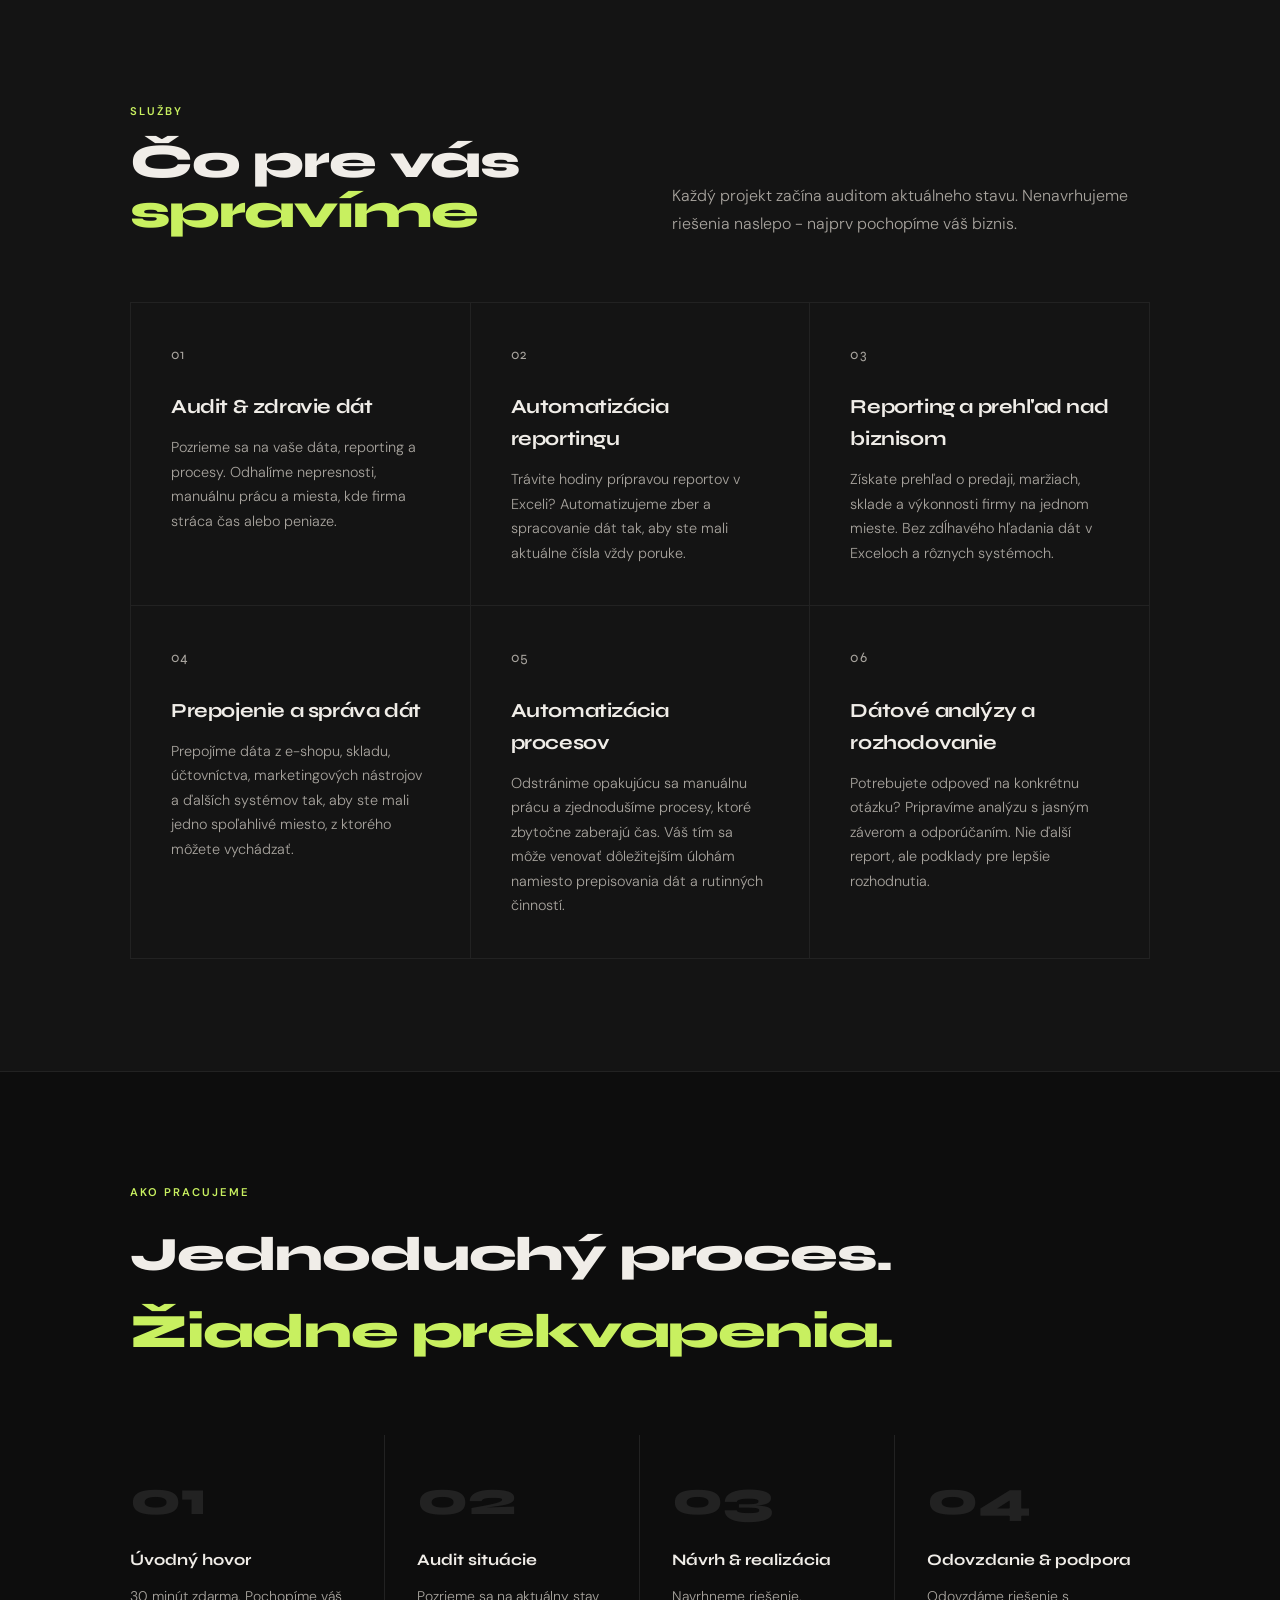
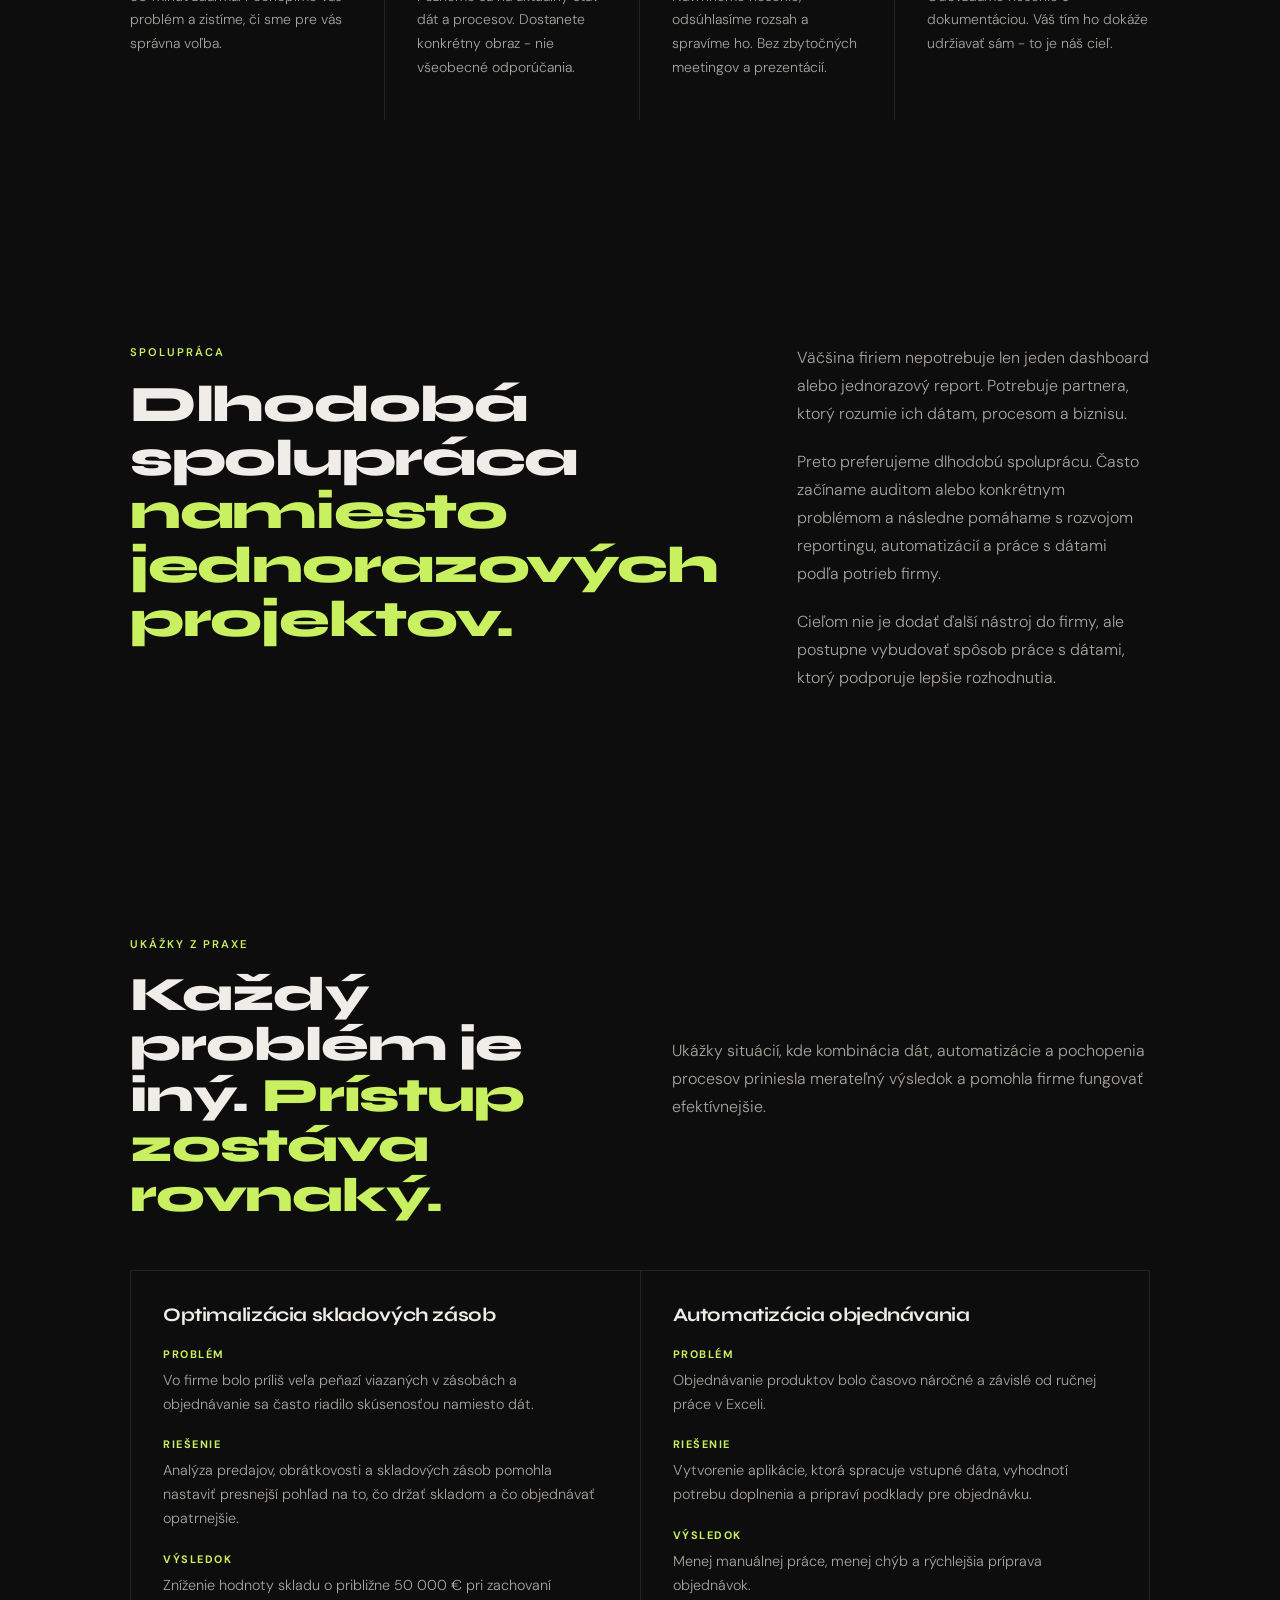
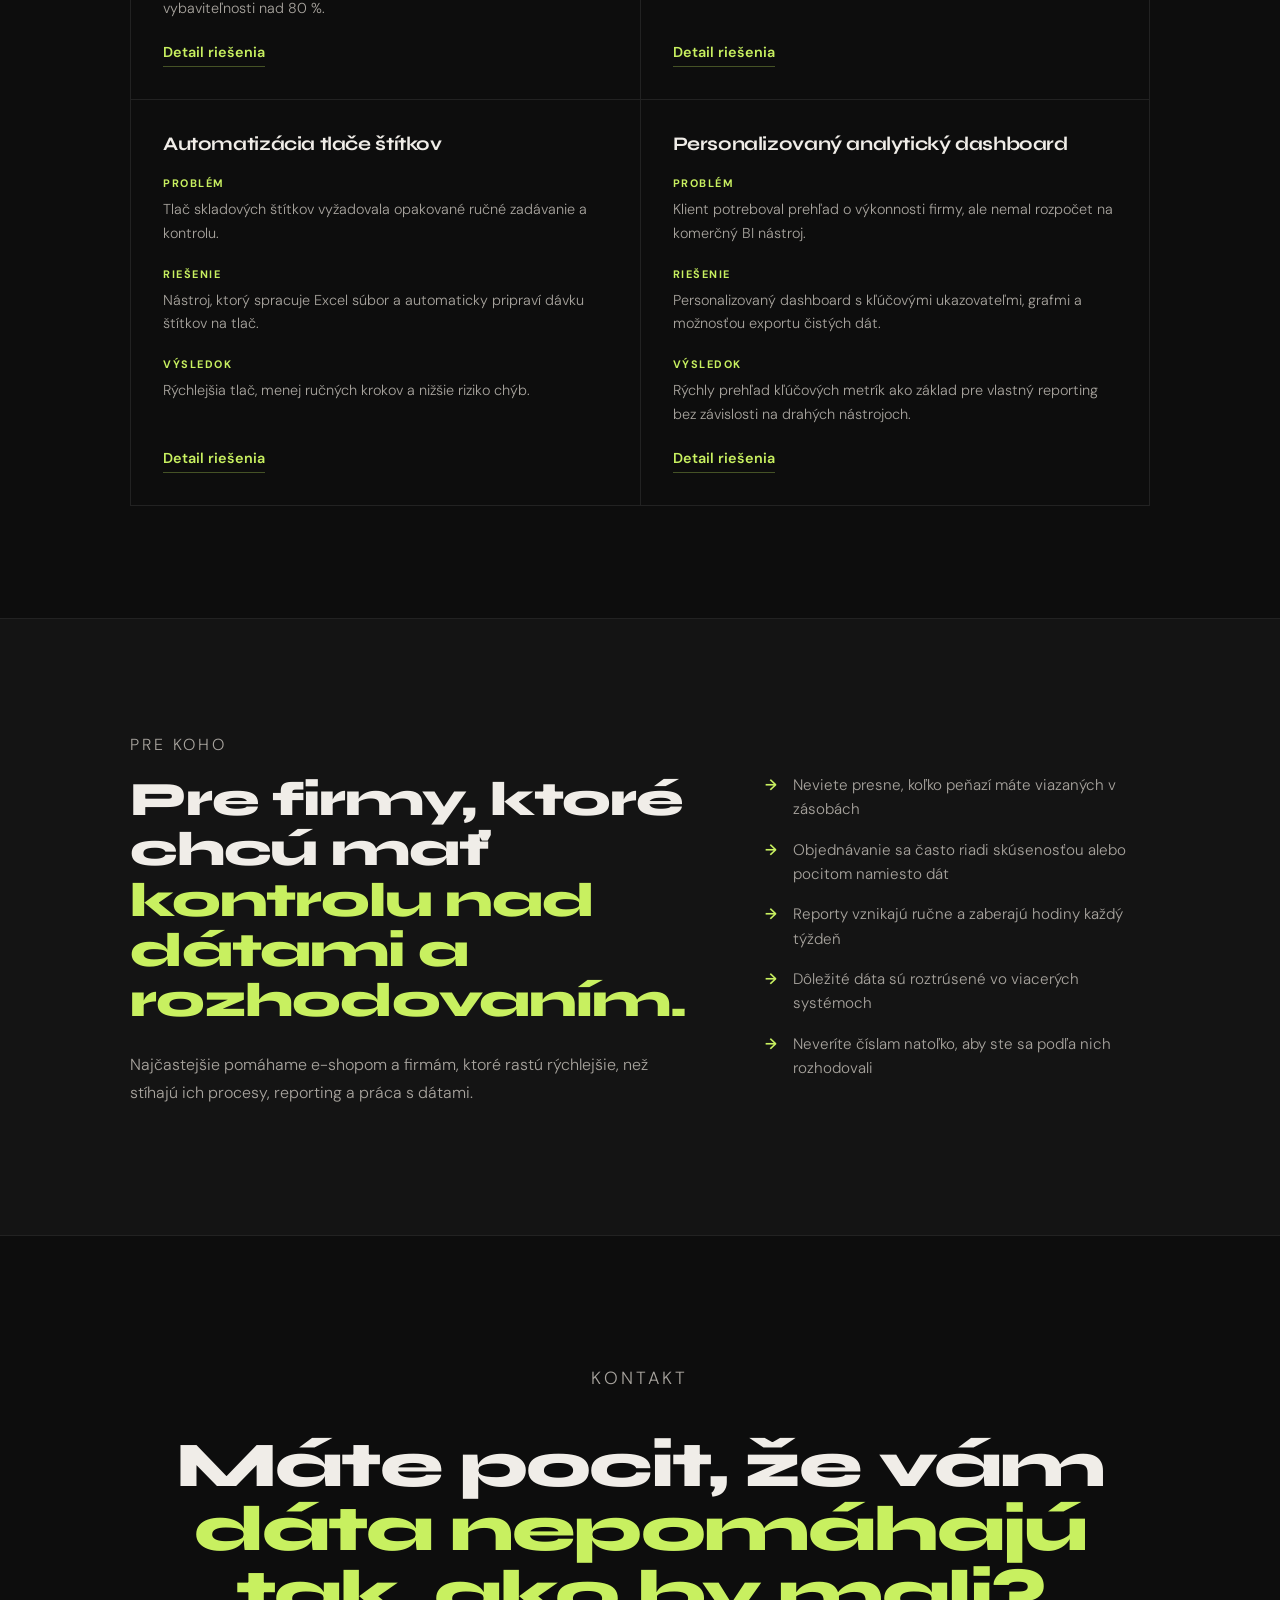
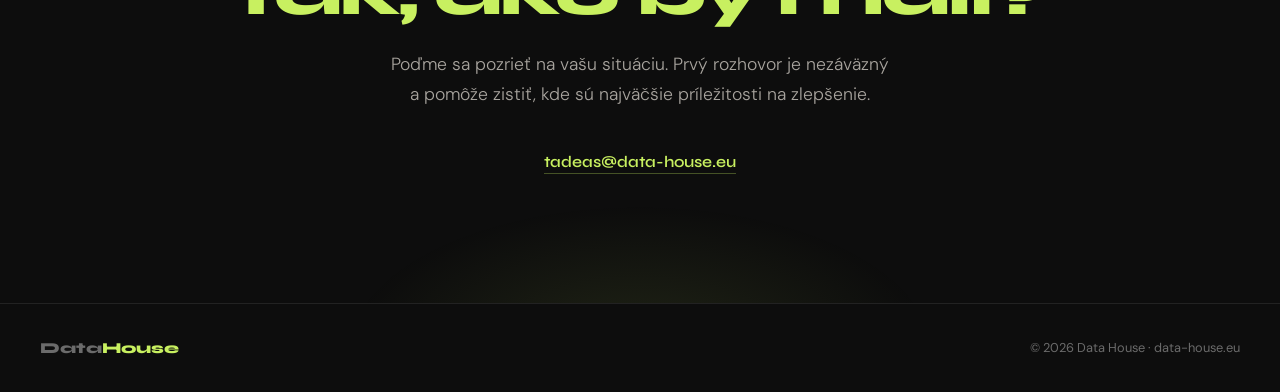
==== commit 241f8a33: "adding hrefs into the SOLUTION section" ====
--- a/index.html
+++ b/index.html
@@ -250,7 +250,7 @@
             <span id="solution-result-label-1">Výsledok</span>
             <p id="solution1-result">Zníženie hodnoty skladu o približne 50 000 € pri zachovaní vybaviteľnosti nad 80 %.</p>
           </div>
-          <a href="#" class="solution-link" id="solution1-link">Detail riešenia</a>
+          <a href="https://github.com/TadeasGalbavy/ordering-app" class="solution-link" id="solution1-link">Detail riešenia</a>
         </article>
         <article class="solution-card">
           <h3 id="solution2-title">Automatizácia objednávania</h3>
@@ -266,7 +266,7 @@
             <span id="solution-result-label-2">Výsledok</span>
             <p id="solution2-result">Menej manuálnej práce, menej chýb a rýchlejšia príprava objednávok.</p>
           </div>
-          <a href="#" class="solution-link" id="solution2-link">GitHub / ukážka riešenia</a>
+          <a href="https://github.com/TadeasGalbavy/ordering-app" class="solution-link" id="solution2-link">Detail riešenia</a>
         </article>
         <article class="solution-card">
           <h3 id="solution3-title">Automatizácia tlače štítkov</h3>
@@ -282,7 +282,7 @@
             <span id="solution-result-label-3">Výsledok</span>
             <p id="solution3-result">Rýchlejšia tlač, menej ručných krokov a nižšie riziko chýb.</p>
           </div>
-          <a href="#" class="solution-link" id="solution3-link">GitHub / ukážka riešenia</a>
+          <a href="https://github.com/TadeasGalbavy/zpl-batch-print" class="solution-link" id="solution3-link">Detail riešenia</a>
         </article>
         <article class="solution-card">
           <h3 id="solution4-title">Personalizovaný analytický dashboard</h3>
@@ -298,7 +298,7 @@
             <span id="solution-result-label-4">Výsledok</span>
             <p id="solution4-result">Rýchly prehľad kľúčových metrík ako základ pre vlastný reporting bez závislosti na drahých nástrojoch.</p>
           </div>
-          <a href="#" class="solution-link" id="solution4-link">Detail riešenia</a>
+          <a href="https://custom-dashboard-example.streamlit.app/" class="solution-link" id="solution4-link">Detail riešenia</a>
         </article>
       </div>
     </div>
--- a/assets/css/styles.css
+++ b/assets/css/styles.css
@@ -447,7 +447,7 @@
     }
     .solutions-grid {
       display: grid;
-      grid-template-columns: repeat(3, 1fr);
+      grid-template-columns: repeat(2, 1fr);
       gap: 1px;
       background: var(--border);
       border: 1px solid var(--border);
@@ -638,6 +638,10 @@
 
       .services-grid, .solutions-grid { grid-template-columns: 1fr; }
 
+      @media (min-width: 600px) {
+        .solutions-grid { grid-template-columns: repeat(2, 1fr); }
+      }
+
       .services h2, .how h2, .solutions h2, .who h2, .cta-section h2 {
         font-size: clamp(1.8rem, 8vw, 2.5rem);
       }
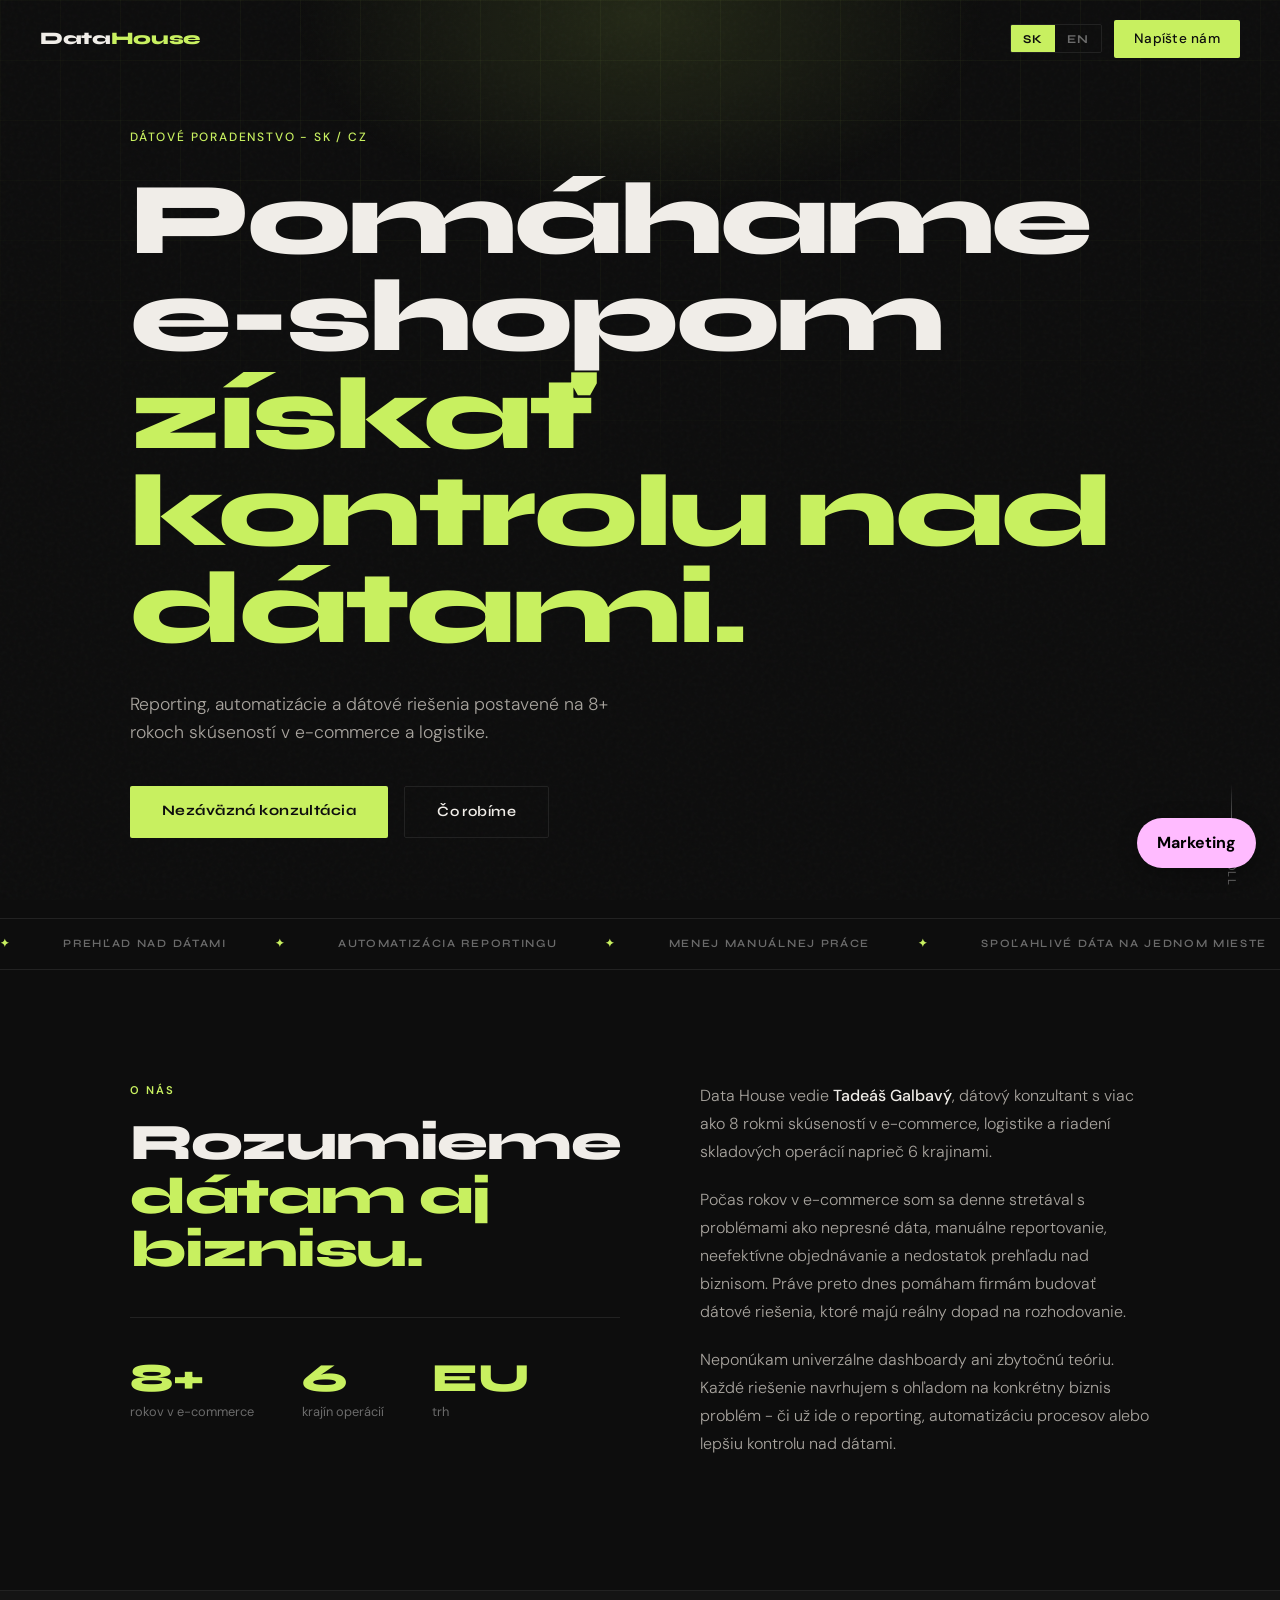
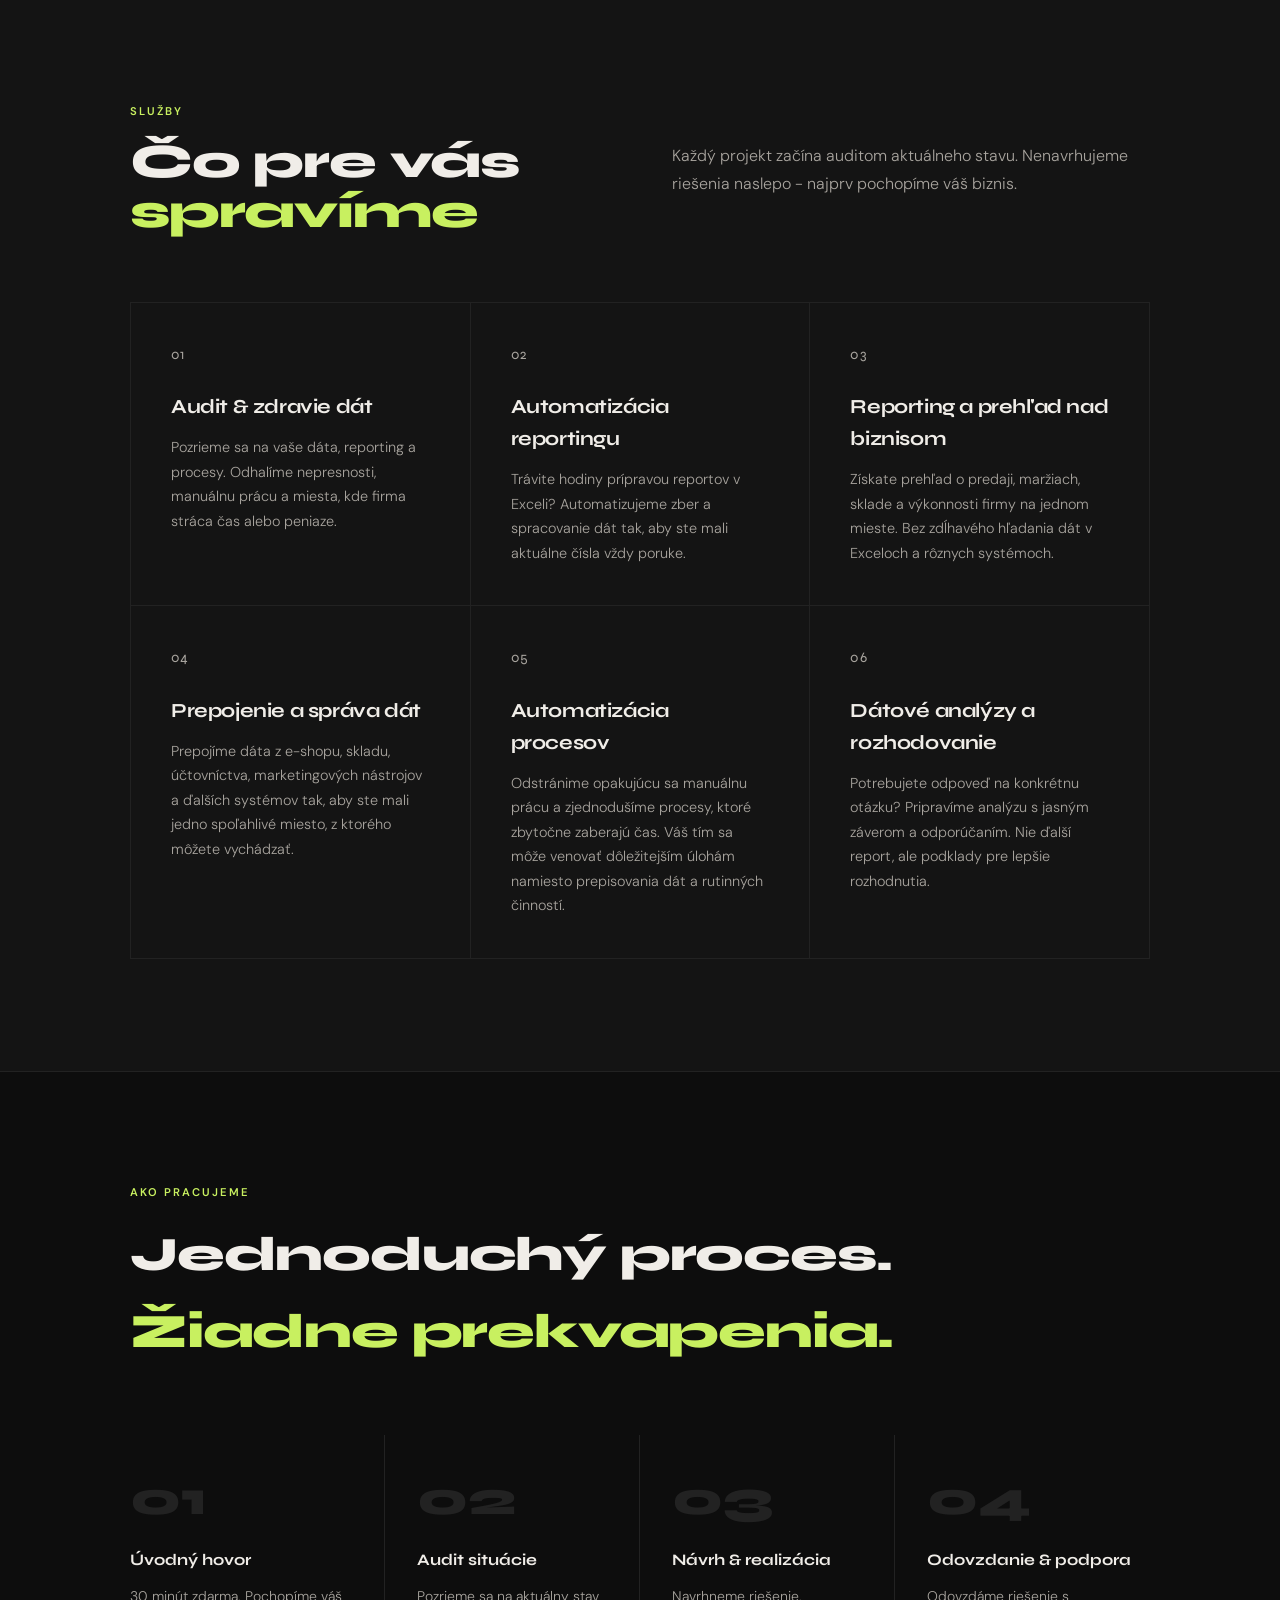
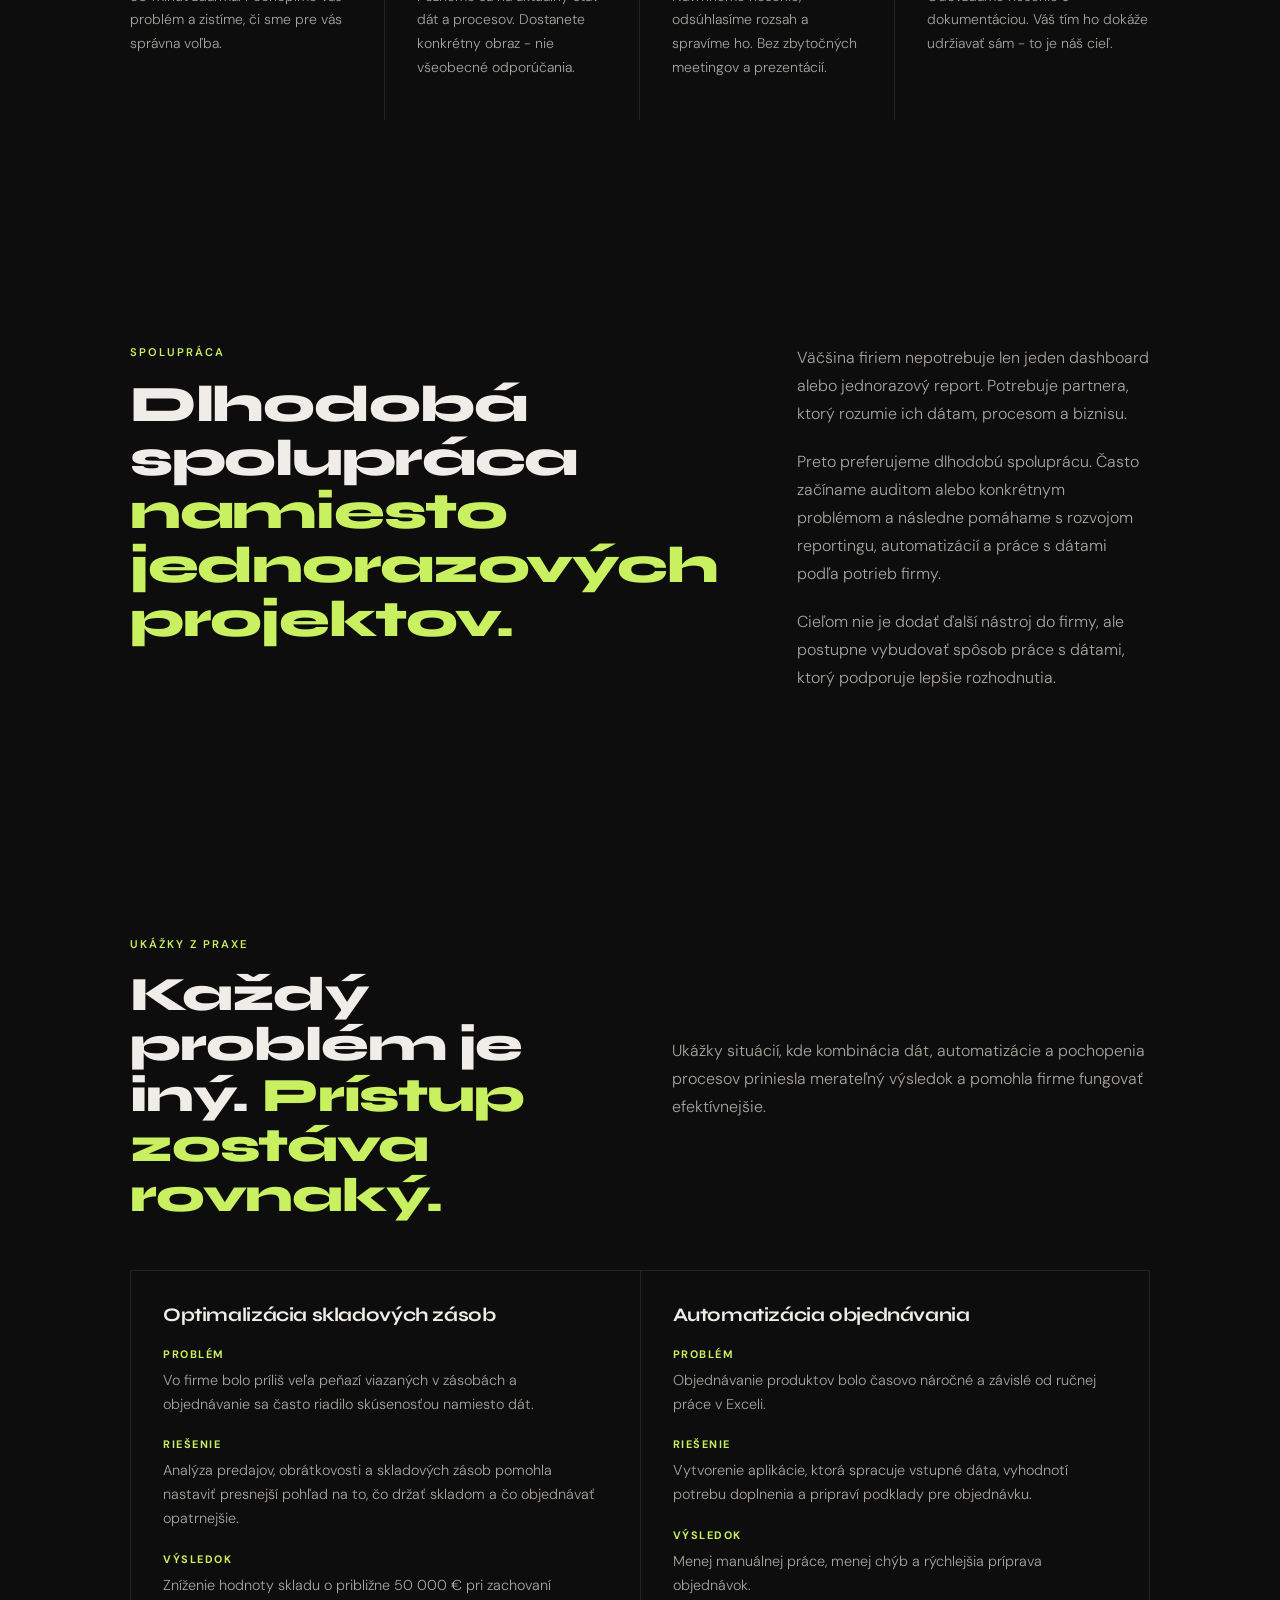
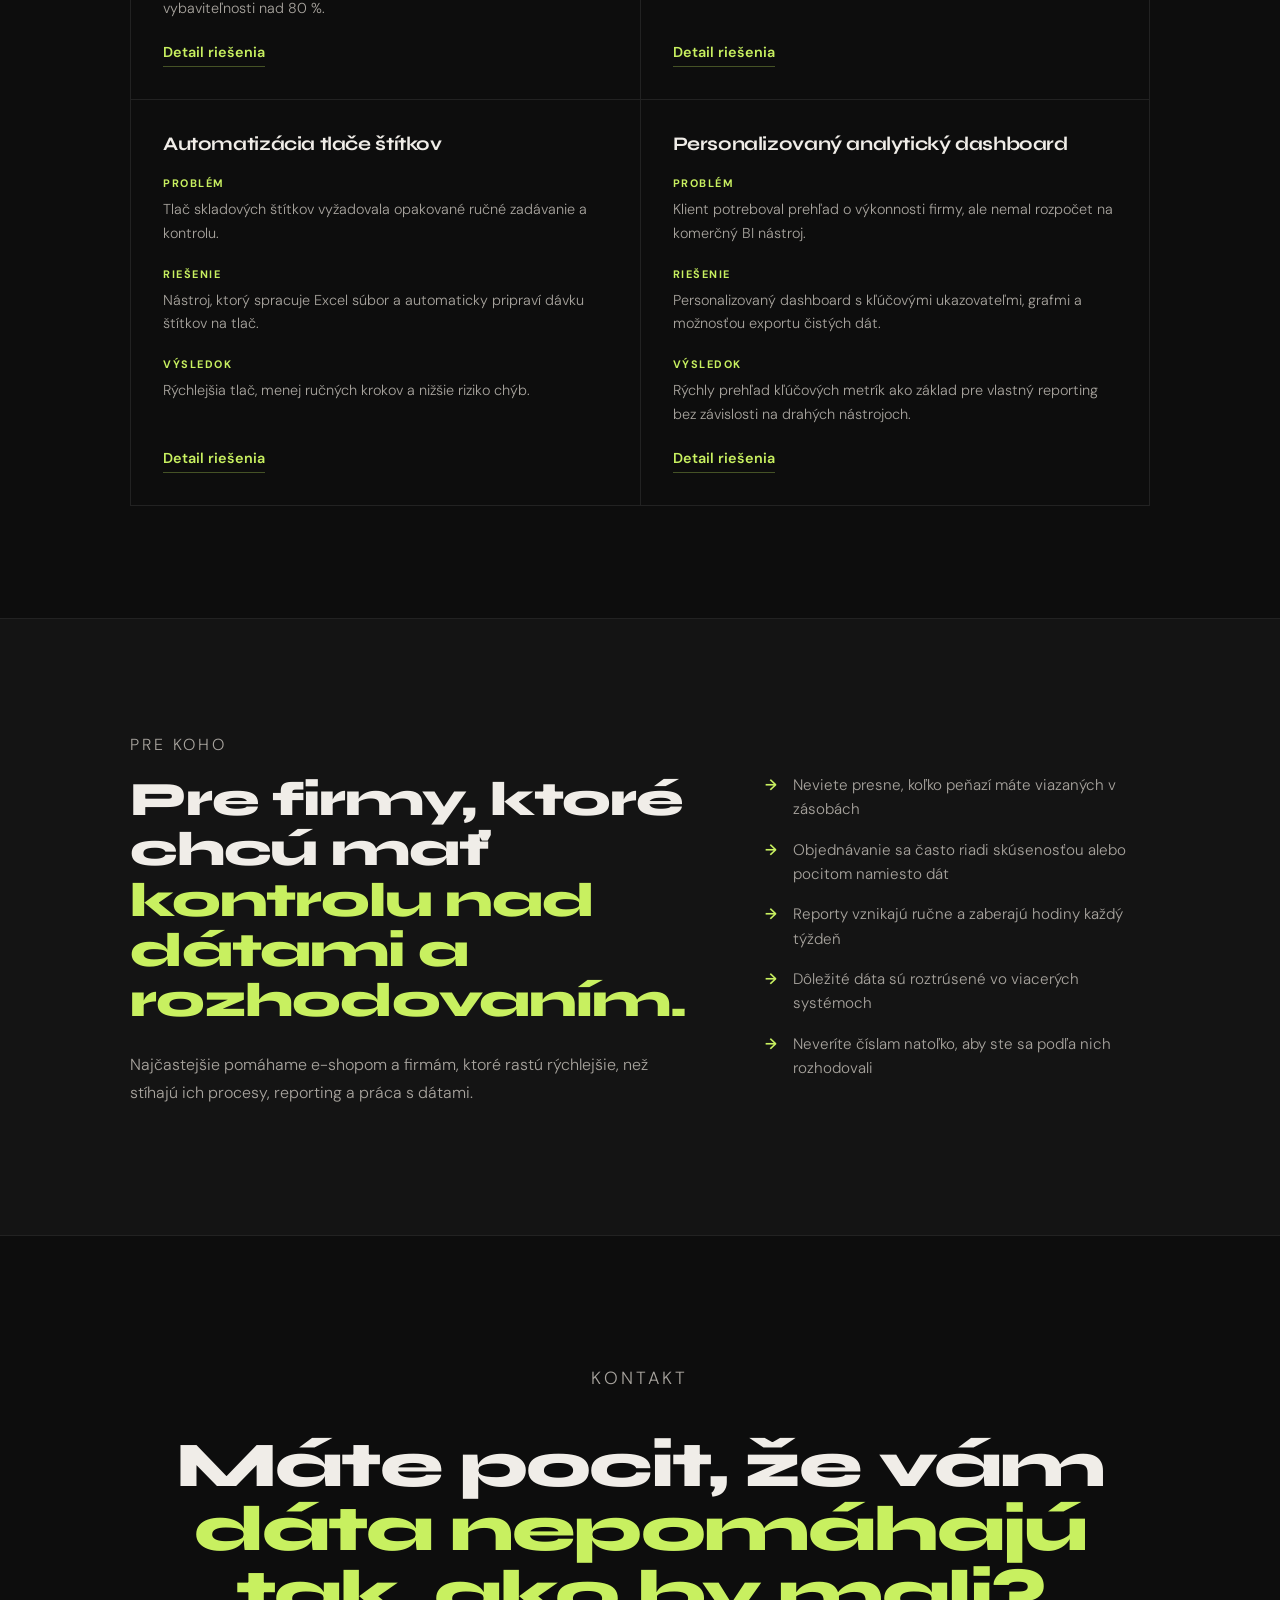
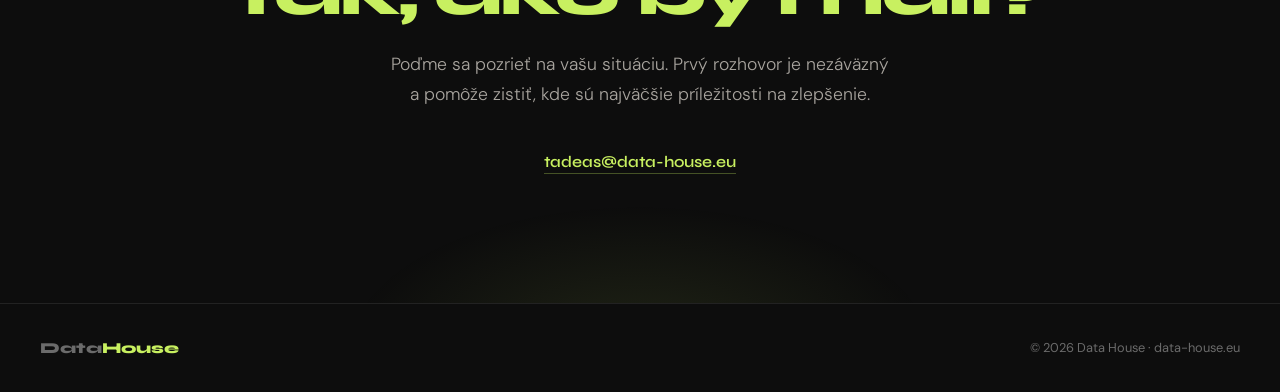
==== commit 252c3c44: "fixing HOW for marketing index.html" ====
--- a/index.html
+++ b/index.html
@@ -74,7 +74,7 @@
     <div class="hero-glow"></div>
     <div class="container" style="position:relative;z-index:1;">
       <p class="hero-label" id="hero-label">Dátové poradenstvo - SK / CZ</p>
-      <h1 id="hero-h1">Pomáham e-shopom <em>získať kontrolu nad dátami.</em></h1>
+      <h1 id="hero-h1">Pomáhame e-shopom <em>získať kontrolu nad dátami.</em></h1>
       <p class="hero-sub" id="hero-sub">Reporting, automatizácie a dátové riešenia postavené na 8+ rokoch skúseností v e-commerce a logistike.</p>
       <div class="hero-actions">
         <a href="#kontakt" class="btn-primary" id="hero-btn-primary">Nezáväzná konzultácia</a>
@@ -87,18 +87,18 @@
   <!-- STRIP -->
   <div class="strip">
     <div class="strip-inner">
-      <span class="strip-item"><span>✦</span> Prehľad nad dátami</span>
-      <span class="strip-item"><span>✦</span> Automatizácia reportingu</span>
-      <span class="strip-item"><span>✦</span> Menej manuálnej práce</span>
-      <span class="strip-item"><span>✦</span> Spoľahlivé dáta na jednom mieste</span>
-      <span class="strip-item"><span>✦</span> Lepšie rozhodovanie</span>
-      <span class="strip-item"><span>✦</span> E-commerce & skladové procesy</span>
-      <span class="strip-item"><span>✦</span> Prehľad nad dátami</span>
-      <span class="strip-item"><span>✦</span> Automatizácia reportingu</span>
-      <span class="strip-item"><span>✦</span> Menej manuálnej práce</span>
-      <span class="strip-item"><span>✦</span> Spoľahlivé dáta na jednom mieste</span>
-      <span class="strip-item"><span>✦</span> Lepšie rozhodovanie</span>
-      <span class="strip-item"><span>✦</span> E-commerce & skladové procesy</span>
+      <span class="strip-item" id="data-strip-1"><span>✦</span> Prehľad nad dátami</span>
+      <span class="strip-item" id="data-strip-2"><span>✦</span> Automatizácia reportingu</span>
+      <span class="strip-item" id="data-strip-3"><span>✦</span> Menej manuálnej práce</span>
+      <span class="strip-item" id="data-strip-4"><span>✦</span> Spoľahlivé dáta na jednom mieste</span>
+      <span class="strip-item" id="data-strip-5"><span>✦</span> Lepšie rozhodovanie</span>
+      <span class="strip-item" id="data-strip-6"><span>✦</span> E-commerce & skladové procesy</span>
+      <span class="strip-item" id="data-strip-7"><span>✦</span> Prehľad nad dátami</span>
+      <span class="strip-item" id="data-strip-8"><span>✦</span> Automatizácia reportingu</span>
+      <span class="strip-item" id="data-strip-9"><span>✦</span> Menej manuálnej práce</span>
+      <span class="strip-item" id="data-strip-10"><span>✦</span> Spoľahlivé dáta na jednom mieste</span>
+      <span class="strip-item" id="data-strip-11"><span>✦</span> Lepšie rozhodovanie</span>
+      <span class="strip-item" id="data-strip-12"><span>✦</span> E-commerce & skladové procesy</span>
     </div>
   </div>
 
--- a/assets/css/styles.css
+++ b/assets/css/styles.css
@@ -339,7 +339,7 @@
       grid-template-columns: 1fr 1fr;
       gap: 4rem;
       margin-bottom: 4rem;
-      align-items: end;
+      align-items: center;
     }
     .services h2 {
       font-family: var(--ff-head);
@@ -408,7 +408,7 @@
     .how h2 em { font-style: normal; color: var(--accent); }
 
     .steps { display: grid; grid-template-columns: repeat(4, 1fr); }
-    .step { padding: 2.5rem 2rem 2.5rem 0; border-right: 1px solid var(--border); }
+    .step { padding: 2.5rem 2rem 2.5rem 0; border-right: 1px solid var(--border); min-width: 0; }
     .step:last-child { border-right: none; padding-right: 0; padding-left: 2rem; }
     .step:not(:first-child) { padding-left: 2rem; }
     .step-num {
@@ -420,6 +420,13 @@
       margin-bottom: 1.5rem;
     }
     .step h3 { font-family: var(--ff-head); font-size: 1rem; font-weight: 700; margin-bottom: 0.75rem; }
+    .step h3,
+    .step p {
+      max-width: 100%;
+      overflow-wrap: break-word;
+      word-break: normal;
+      hyphens: auto;
+    }
     .step p { font-size: 0.875rem; font-weight: 300; color: #a8a49e; line-height: 1.7; }
 
     /* SOLUTIONS */
